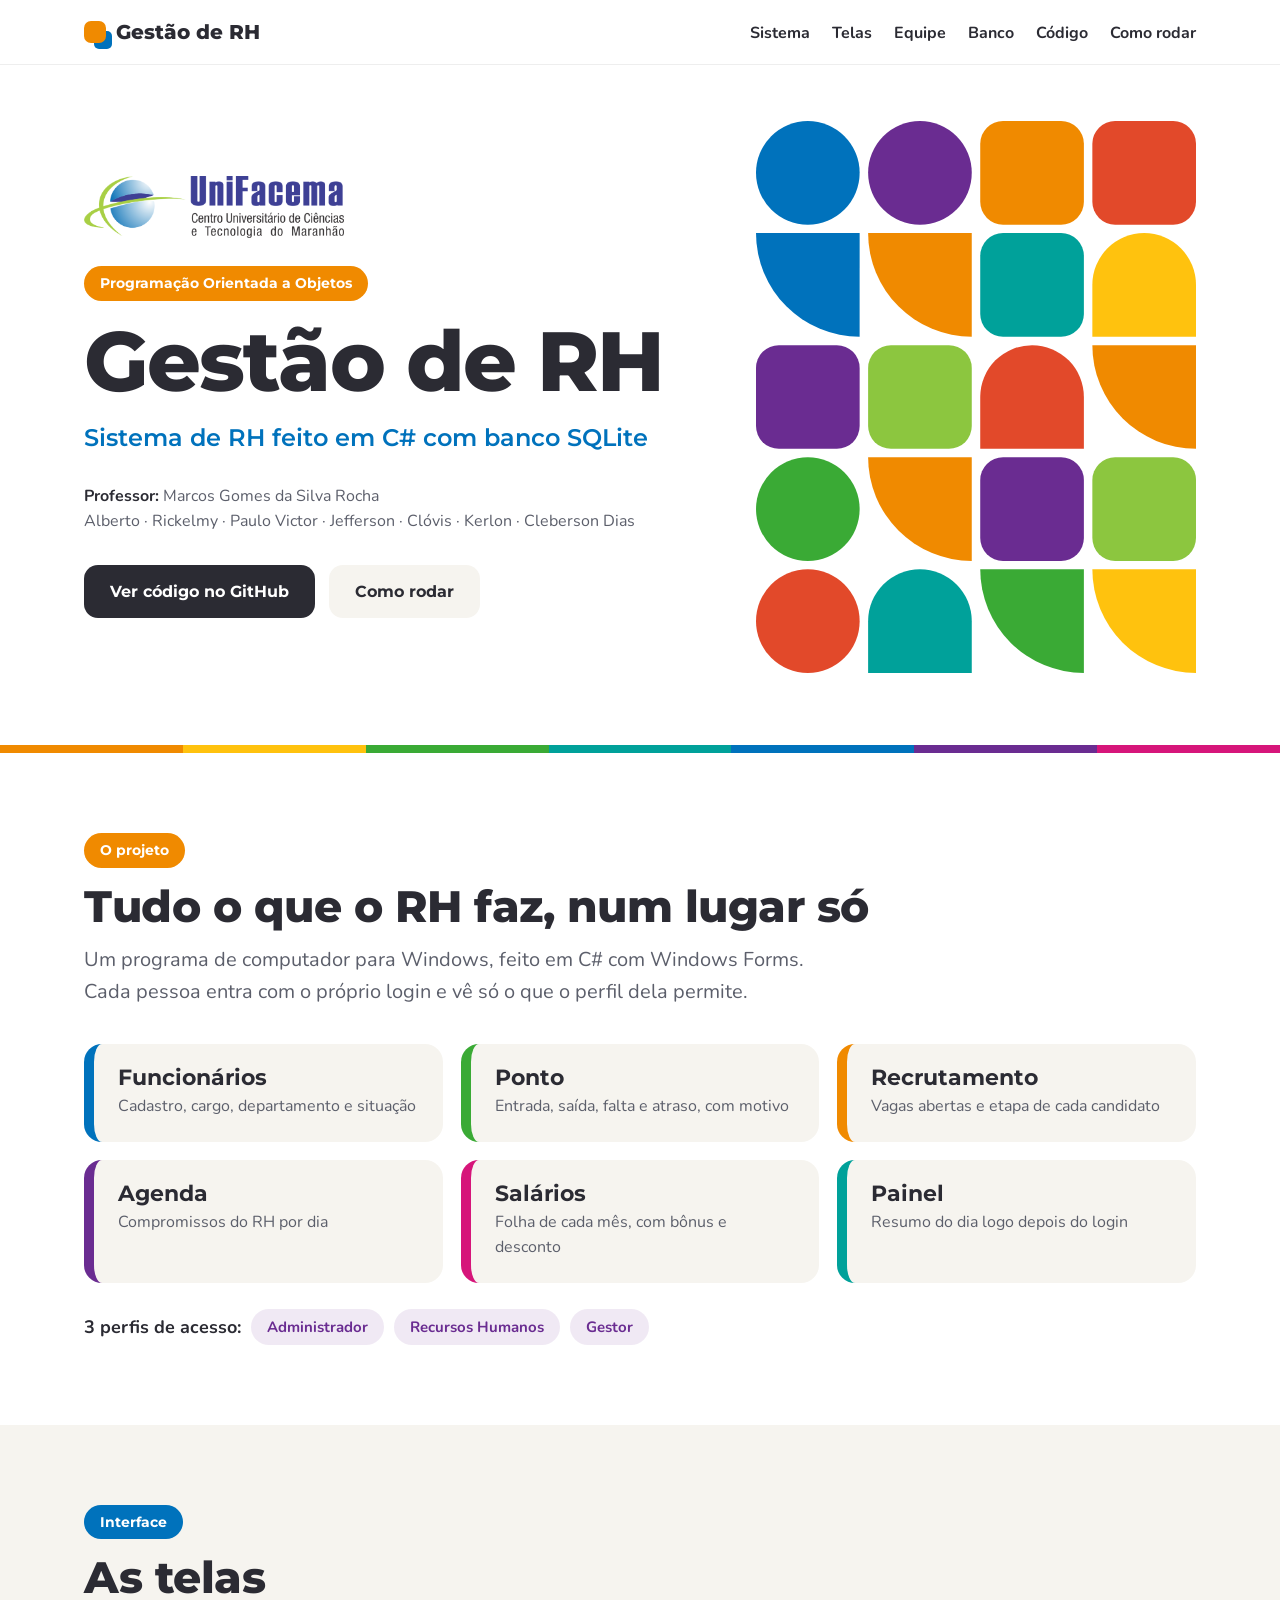
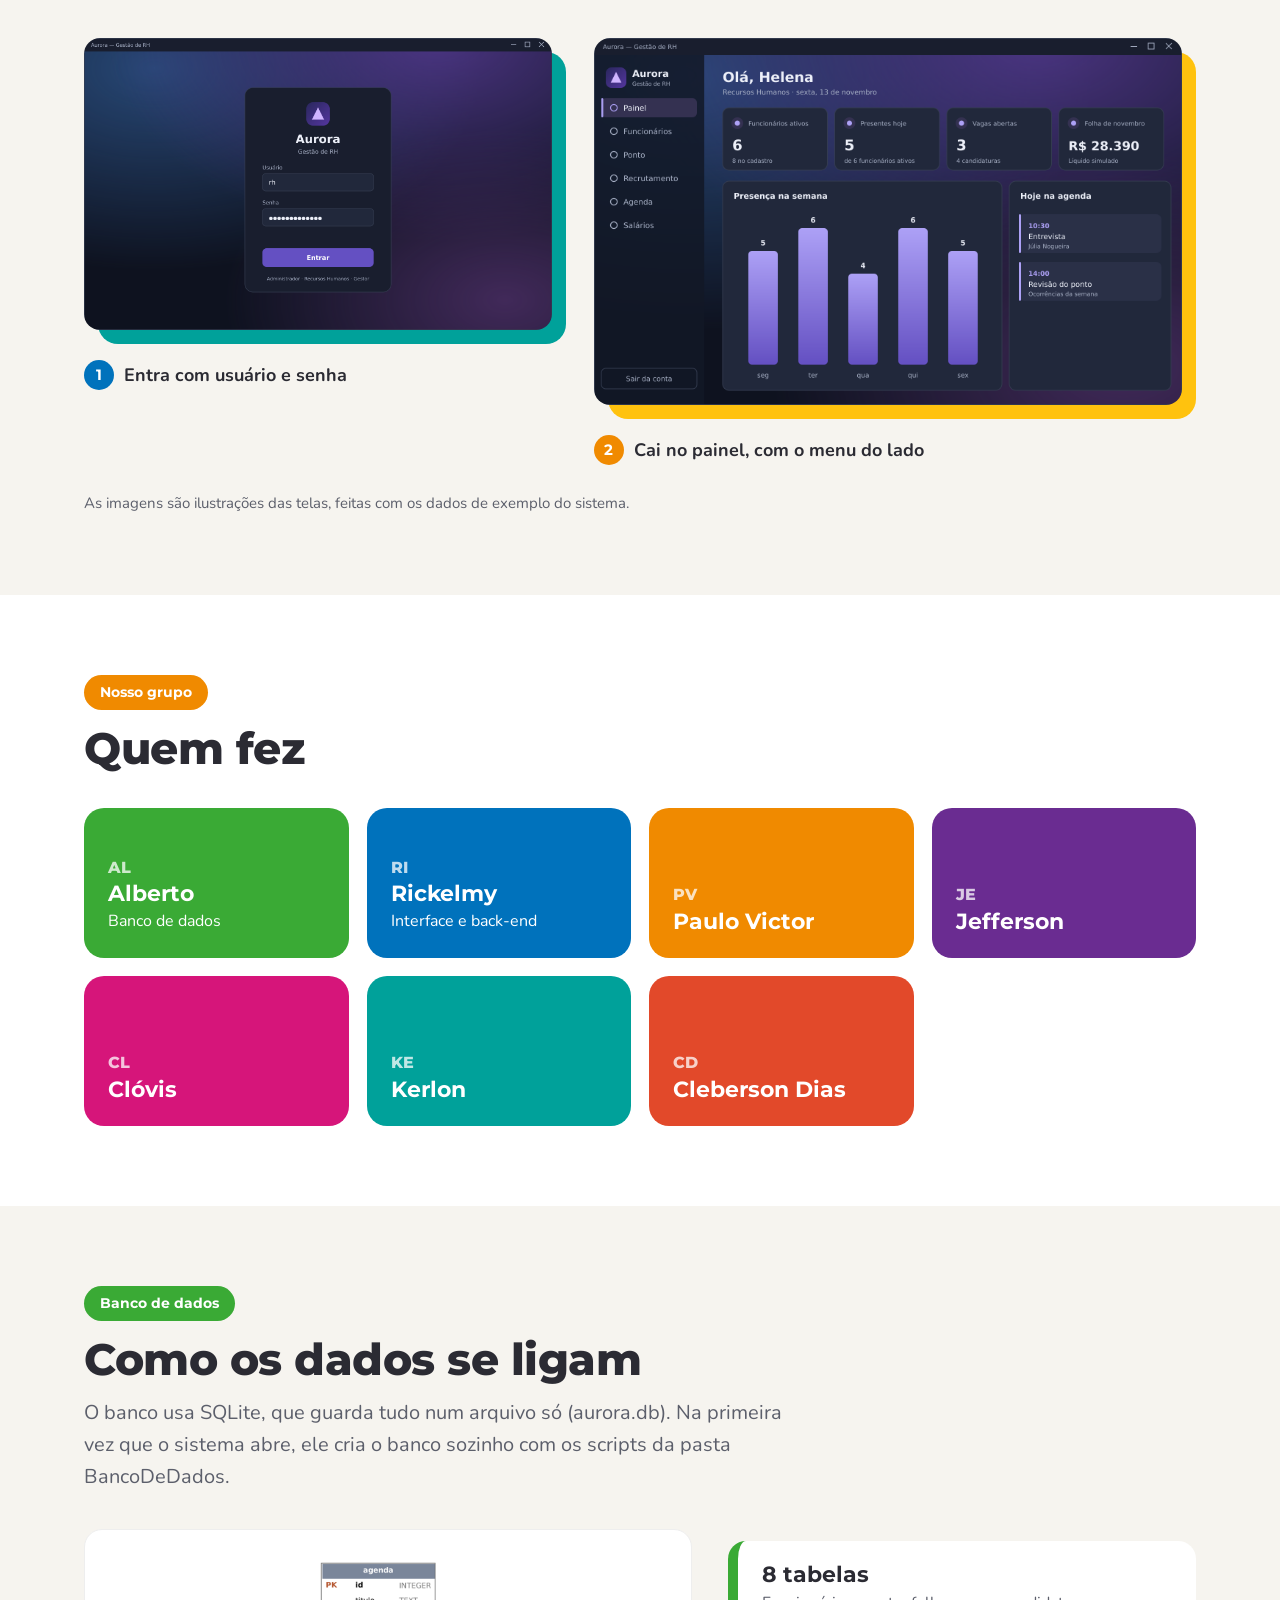
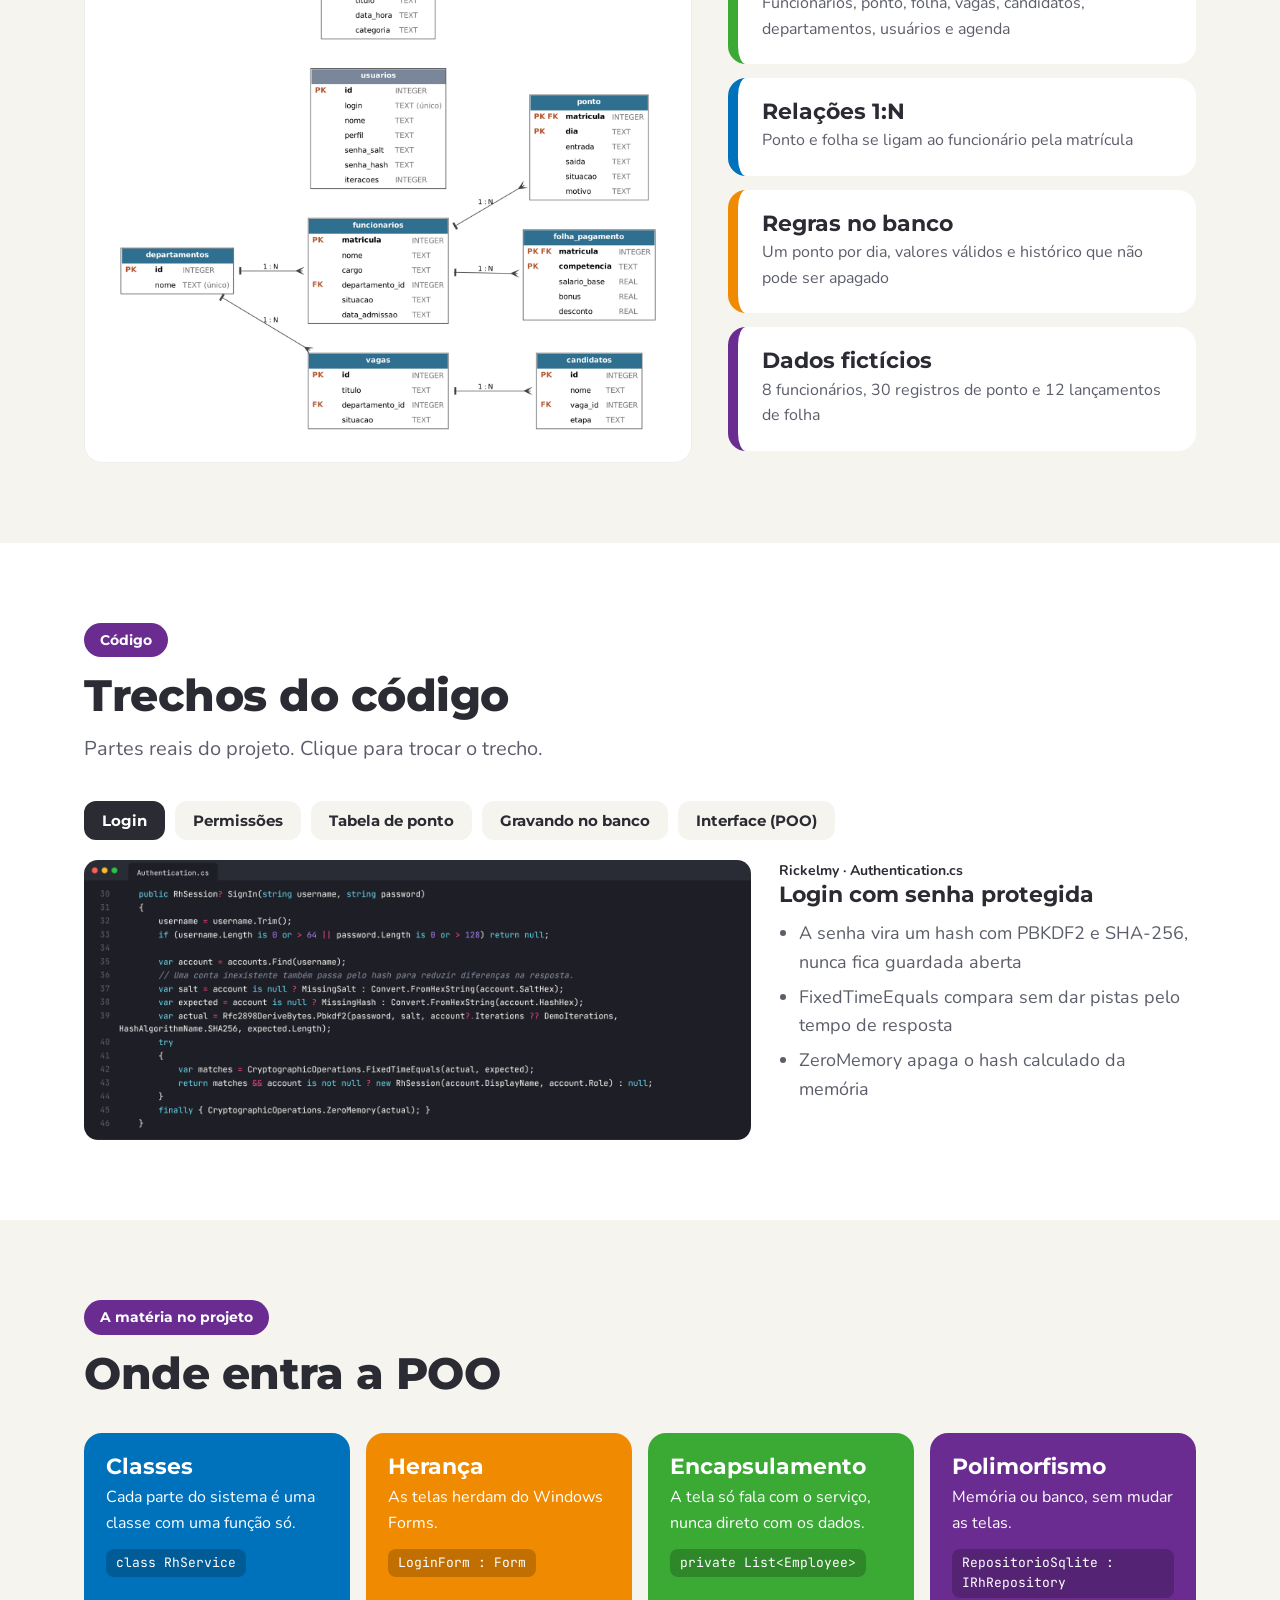
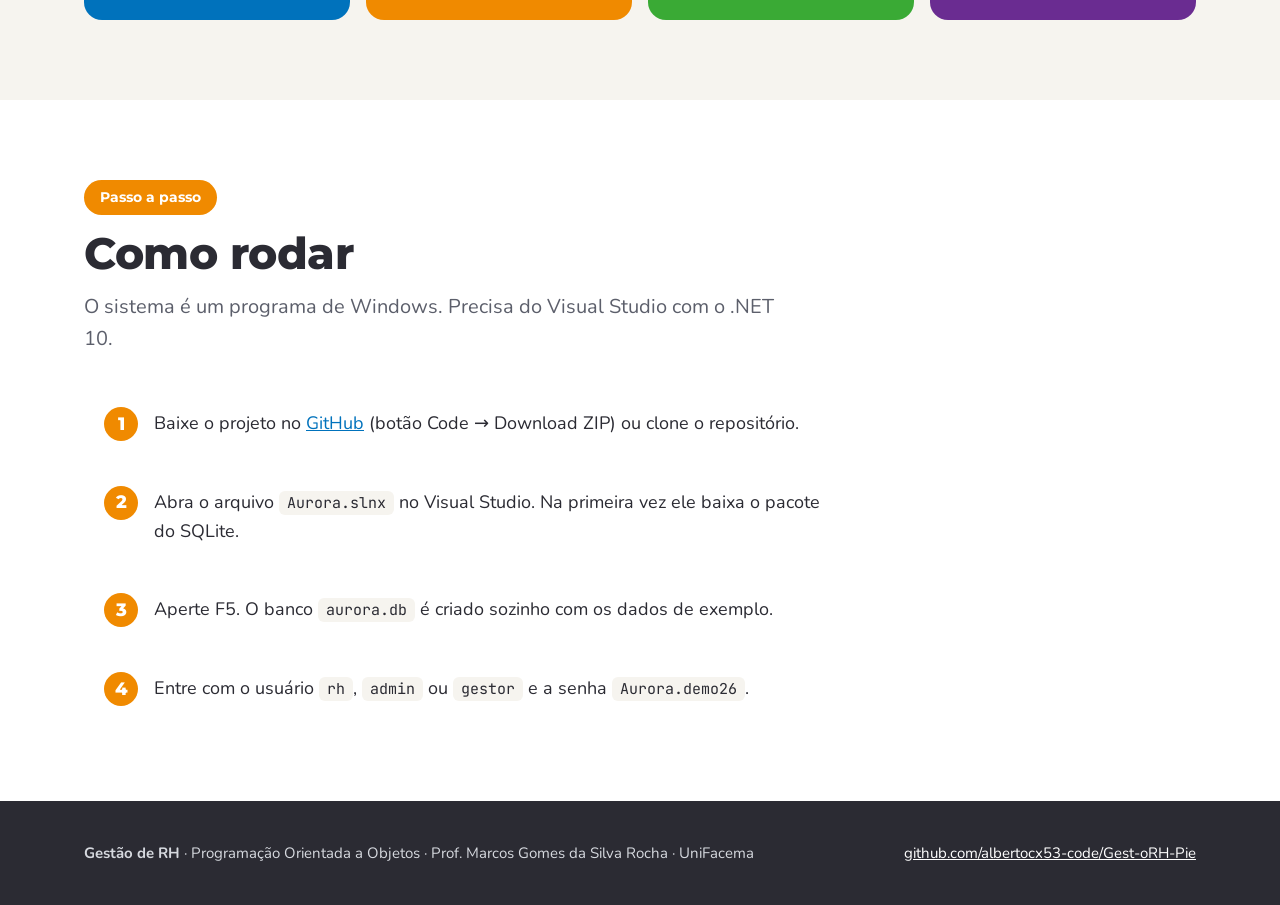
==== site/index.html @ 58172c25 "Adiciona site de apresentação do projeto (pasta site) Página estática com o resumo do sistema, telas" ====
<!DOCTYPE html>
<html lang="pt-BR">
<head>
<meta charset="utf-8">
<meta name="viewport" content="width=device-width, initial-scale=1">
<title>Gestão de RH · Projeto de POO</title>
<meta name="description" content="Sistema de Gestão de RH em C# com banco SQLite. Trabalho de Programação Orientada a Objetos da UniFacema.">
<link rel="preconnect" href="https://fonts.googleapis.com">
<link rel="preconnect" href="https://fonts.gstatic.com" crossorigin>
<link href="https://fonts.googleapis.com/css2?family=Montserrat:wght@600;700;800&family=Nunito:wght@400;600;700&family=JetBrains+Mono:wght@500;700&display=swap" rel="stylesheet">
<style>
:root{--ink:#2b2b33;--soft:#5c5f6b;--bg:#ffffff;--bgsoft:#f6f4ef;--orange:#f08a00;--yellow:#ffc20e;--green:#3aaa35;--teal:#00a19a;--blue:#0072bc;--purple:#6a2c91;--pink:#d6157a;--red:#e2492a;--dark:#24303b;}
*{box-sizing:border-box}
html{scroll-behavior:smooth}
body{margin:0;font-family:"Nunito",system-ui,sans-serif;color:var(--ink);background:var(--bg);font-size:18px;line-height:1.6}
h1,h2,h3{font-family:"Montserrat",system-ui,sans-serif;line-height:1.1;margin:0}
h2{font-size:clamp(30px,4vw,44px);font-weight:800;letter-spacing:-.5px}
h3{font-size:22px;font-weight:700}
p{margin:0}
a{color:var(--blue)}
img{max-width:100%;display:block}
.wrap{max-width:1160px;margin:0 auto;padding:0 24px}
.tab{display:inline-block;font-family:"Montserrat",sans-serif;font-weight:700;font-size:14px;color:#fff;padding:6px 16px;border-radius:999px;margin-bottom:14px}
.t-orange{background:var(--orange)}.t-blue{background:var(--blue)}.t-green{background:var(--green)}.t-purple{background:var(--purple)}.t-pink{background:var(--pink)}
section{padding:80px 0}
section.soft{background:var(--bgsoft)}
.lead{font-size:20px;color:var(--soft);max-width:720px;margin-top:14px}

/* topo */
nav{position:sticky;top:0;z-index:10;background:rgba(255,255,255,.94);backdrop-filter:blur(6px);border-bottom:1px solid #eee}
nav .wrap{display:flex;align-items:center;justify-content:space-between;height:64px;gap:16px}
nav .logo{font-family:"Montserrat",sans-serif;font-weight:800;font-size:20px;color:var(--ink);text-decoration:none;display:flex;align-items:center;gap:10px}
nav .logo span{display:inline-block;width:22px;height:22px;border-radius:7px;background:var(--orange);box-shadow:8px 8px 0 -2px var(--blue)}
nav ul{display:flex;gap:22px;list-style:none;margin:0;padding:0}
nav ul a{color:var(--ink);text-decoration:none;font-weight:700;font-size:16px}
nav ul a:hover{color:var(--orange)}
@media(max-width:820px){nav ul{display:none}}

.hero{padding:56px 0 72px}
.hero .wrap{display:grid;grid-template-columns:1.1fr .9fr;gap:48px;align-items:center}
.hero .uni{width:260px;margin-bottom:28px}
.hero h1{font-size:clamp(48px,7vw,84px);font-weight:800;letter-spacing:-2px}
.hero .sub{font-family:"Montserrat",sans-serif;font-weight:600;font-size:24px;color:var(--blue);margin-top:12px}
.hero .meta{margin-top:26px;color:var(--soft);font-size:16px}
.hero .meta b{color:var(--ink)}
.btns{display:flex;gap:14px;flex-wrap:wrap;margin-top:30px}
.btn{font-family:"Montserrat",sans-serif;font-weight:700;font-size:16px;padding:14px 26px;border-radius:14px;text-decoration:none;display:inline-flex;align-items:center;gap:8px}
.btn.main{background:var(--ink);color:#fff}
.btn.alt{background:var(--bgsoft);color:var(--ink)}
.btn:hover{transform:translateY(-2px)}
.mosaic{width:100%;max-width:440px;justify-self:end}
@media(max-width:820px){.hero .wrap{grid-template-columns:1fr}.mosaic{max-width:280px;justify-self:start}}

/* cards */
.grid3{display:grid;grid-template-columns:repeat(3,1fr);gap:18px;margin-top:36px}
.grid4{display:grid;grid-template-columns:repeat(4,1fr);gap:18px;margin-top:36px}
@media(max-width:900px){.grid3,.grid4{grid-template-columns:repeat(2,1fr)}}
@media(max-width:560px){.grid3,.grid4{grid-template-columns:1fr}}
.area{background:var(--bgsoft);border-radius:18px;padding:22px 24px;border-left:10px solid var(--blue)}
section.soft .area{background:#fff}
.area p{color:var(--soft);font-size:16px;margin-top:4px}
.l-orange{border-left-color:var(--orange)}.l-green{border-left-color:var(--green)}.l-teal{border-left-color:var(--teal)}.l-purple{border-left-color:var(--purple)}.l-pink{border-left-color:var(--pink)}
.perfis{display:flex;gap:10px;flex-wrap:wrap;align-items:center;margin-top:26px}
.chip{font-weight:700;font-size:15px;padding:6px 16px;border-radius:999px;background:rgba(106,44,145,.1);color:var(--purple)}

/* telas */
.telas{display:grid;grid-template-columns:1fr 1.25fr;gap:28px;margin-top:36px;align-items:start}
@media(max-width:820px){.telas{grid-template-columns:1fr}}
.frame{position:relative;margin-right:14px}
.frame img{border-radius:16px;position:relative;z-index:1}
.frame::before{content:"";position:absolute;inset:14px -14px -14px 14px;border-radius:20px}
.shot.a .frame::before{background:var(--teal)}.shot.b .frame::before{background:var(--yellow)}
.shot figcaption{margin-top:30px;font-weight:700;display:flex;gap:10px;align-items:center}
.num{width:30px;height:30px;border-radius:50%;color:#fff;display:inline-flex;align-items:center;justify-content:center;font-family:"Montserrat",sans-serif;font-size:15px;flex:none}
.obs{margin-top:26px;font-size:15px;color:var(--soft)}

/* equipe */
.mb{border-radius:20px;padding:24px;color:#fff;min-height:150px;display:flex;flex-direction:column;justify-content:flex-end;gap:2px}
.mb .ini{font-family:"Montserrat",sans-serif;font-weight:800;opacity:.75;font-size:16px}
.mb h3{font-size:22px}
.mb p{font-size:16px}
.b-orange{background:var(--orange)}.b-green{background:var(--green)}.b-blue{background:var(--blue)}.b-purple{background:var(--purple)}.b-pink{background:var(--pink)}.b-teal{background:var(--teal)}.b-red{background:var(--red)}

/* banco */
.duo{display:grid;grid-template-columns:1.3fr 1fr;gap:36px;margin-top:36px;align-items:center}
@media(max-width:900px){.duo{grid-template-columns:1fr}}
.diag{background:#fff;border-radius:18px;padding:16px;border:1px solid #eee}
.lista{display:flex;flex-direction:column;gap:14px}
.lista .area{background:#fff}

/* código */
.tabs{display:flex;gap:10px;flex-wrap:wrap;margin-top:36px}
.tabs button{font-family:"Montserrat",sans-serif;font-weight:700;font-size:15px;border:0;border-radius:12px;padding:10px 18px;background:var(--bgsoft);color:var(--ink);cursor:pointer}
.tabs button.on{background:var(--ink);color:#fff}
.code-box{margin-top:20px;display:grid;grid-template-columns:1.6fr 1fr;gap:28px;align-items:start}
@media(max-width:900px){.code-box{grid-template-columns:1fr}}
.code-box img{border-radius:14px;width:100%}
.code-info h3{margin-bottom:8px}
.code-info ul{margin:12px 0 0;padding-left:20px;color:var(--soft)}
.code-info li{margin-bottom:6px}
.who{font-weight:700;font-size:14px}

/* poo */
.poo{display:grid;grid-template-columns:repeat(4,1fr);gap:16px;margin-top:36px}
@media(max-width:900px){.poo{grid-template-columns:repeat(2,1fr)}}
@media(max-width:560px){.poo{grid-template-columns:1fr}}
.qc{border-radius:18px;padding:22px;color:#fff}
.qc p{margin-top:6px;font-size:16px}
.qc code{display:inline-block;margin-top:12px;font-family:"JetBrains Mono",monospace;font-size:13px;background:rgba(0,0,0,.2);padding:4px 10px;border-radius:8px}

/* rodar */
ol.passos{counter-reset:p;list-style:none;padding:0;margin:36px 0 0;display:grid;gap:14px;max-width:760px}
ol.passos li{counter-increment:p;background:#fff;border-radius:16px;padding:18px 22px 18px 70px;position:relative}
ol.passos li::before{content:counter(p);position:absolute;left:20px;top:16px;width:34px;height:34px;border-radius:50%;background:var(--orange);color:#fff;font-family:"Montserrat",sans-serif;font-weight:800;display:flex;align-items:center;justify-content:center}
code.inline{font-family:"JetBrains Mono",monospace;font-size:15px;background:var(--bgsoft);padding:2px 8px;border-radius:6px}
ol.passos code.inline{background:var(--bgsoft)}

footer{background:var(--ink);color:#d6d9df;padding:40px 0;font-size:15px}
footer .wrap{display:flex;justify-content:space-between;gap:20px;flex-wrap:wrap;align-items:center}
footer a{color:#fff}
.bar{display:flex;height:8px}
.bar span{flex:1}
</style>
</head>
<body>

<nav>
  <div class="wrap">
    <a class="logo" href="#topo"><span></span>Gestão de RH</a>
    <ul>
      <li><a href="#sistema">Sistema</a></li>
      <li><a href="#telas">Telas</a></li>
      <li><a href="#equipe">Equipe</a></li>
      <li><a href="#banco">Banco</a></li>
      <li><a href="#codigo">Código</a></li>
      <li><a href="#rodar">Como rodar</a></li>
    </ul>
  </div>
</nav>

<header class="hero" id="topo">
  <div class="wrap">
    <div>
      <img class="uni" src="img/unifacema.png" alt="UniFacema, Centro Universitário de Ciências e Tecnologia do Maranhão">
      <span class="tab t-orange">Programação Orientada a Objetos</span>
      <h1>Gestão de RH</h1>
      <p class="sub">Sistema de RH feito em C# com banco SQLite</p>
      <p class="meta"><b>Professor:</b> Marcos Gomes da Silva Rocha<br>Alberto · Rickelmy · Paulo Victor · Jefferson · Clóvis · Kerlon · Cleberson Dias</p>
      <div class="btns">
        <a class="btn main" href="https://github.com/albertocx53-code/Gest-oRH-Pie" target="_blank" rel="noopener">Ver código no GitHub</a>
        <a class="btn alt" href="#rodar">Como rodar</a>
      </div>
    </div>
    <img class="mosaic" src="img/mosaico.svg" alt="">
  </div>
</header>
<div class="bar"><span style="background:var(--orange)"></span><span style="background:var(--yellow)"></span><span style="background:var(--green)"></span><span style="background:var(--teal)"></span><span style="background:var(--blue)"></span><span style="background:var(--purple)"></span><span style="background:var(--pink)"></span></div>

<section id="sistema">
  <div class="wrap">
    <span class="tab t-orange">O projeto</span>
    <h2>Tudo o que o RH faz, num lugar só</h2>
    <p class="lead">Um programa de computador para Windows, feito em C# com Windows Forms. Cada pessoa entra com o próprio login e vê só o que o perfil dela permite.</p>
    <div class="grid3">
      <div class="area"><h3>Funcionários</h3><p>Cadastro, cargo, departamento e situação</p></div>
      <div class="area l-green"><h3>Ponto</h3><p>Entrada, saída, falta e atraso, com motivo</p></div>
      <div class="area l-orange"><h3>Recrutamento</h3><p>Vagas abertas e etapa de cada candidato</p></div>
      <div class="area l-purple"><h3>Agenda</h3><p>Compromissos do RH por dia</p></div>
      <div class="area l-pink"><h3>Salários</h3><p>Folha de cada mês, com bônus e desconto</p></div>
      <div class="area l-teal"><h3>Painel</h3><p>Resumo do dia logo depois do login</p></div>
    </div>
    <div class="perfis"><b>3 perfis de acesso:</b><span class="chip">Administrador</span><span class="chip">Recursos Humanos</span><span class="chip">Gestor</span></div>
  </div>
</section>

<section id="telas" class="soft">
  <div class="wrap">
    <span class="tab t-blue">Interface</span>
    <h2>As telas</h2>
    <div class="telas">
      <figure class="shot a" style="margin:0">
        <div class="frame"><img src="img/tela_login.png" alt="Ilustração da tela de login"></div>
        <figcaption><span class="num" style="background:var(--blue)">1</span>Entra com usuário e senha</figcaption>
      </figure>
      <figure class="shot b" style="margin:0">
        <div class="frame"><img src="img/tela_painel.png" alt="Ilustração do painel com resumo do dia"></div>
        <figcaption><span class="num" style="background:var(--orange)">2</span>Cai no painel, com o menu do lado</figcaption>
      </figure>
    </div>
    <p class="obs">As imagens são ilustrações das telas, feitas com os dados de exemplo do sistema.</p>
  </div>
</section>

<section id="equipe">
  <div class="wrap">
    <span class="tab t-orange">Nosso grupo</span>
    <h2>Quem fez</h2>
    <div class="grid4">
      <div class="mb b-green"><span class="ini">AL</span><h3>Alberto</h3><p>Banco de dados</p></div>
      <div class="mb b-blue"><span class="ini">RI</span><h3>Rickelmy</h3><p>Interface e back-end</p></div>
      <div class="mb b-orange"><span class="ini">PV</span><h3>Paulo Victor</h3></div>
      <div class="mb b-purple"><span class="ini">JE</span><h3>Jefferson</h3></div>
      <div class="mb b-pink"><span class="ini">CL</span><h3>Clóvis</h3></div>
      <div class="mb b-teal"><span class="ini">KE</span><h3>Kerlon</h3></div>
      <div class="mb b-red"><span class="ini">CD</span><h3>Cleberson Dias</h3></div>
    </div>
  </div>
</section>

<section id="banco" class="soft">
  <div class="wrap">
    <span class="tab t-green">Banco de dados</span>
    <h2>Como os dados se ligam</h2>
    <p class="lead">O banco usa SQLite, que guarda tudo num arquivo só (aurora.db). Na primeira vez que o sistema abre, ele cria o banco sozinho com os scripts da pasta BancoDeDados.</p>
    <div class="duo">
      <div class="diag"><img src="img/diagrama_ER.png" alt="Diagrama das 8 tabelas do banco e seus relacionamentos"></div>
      <div class="lista">
        <div class="area l-green"><h3>8 tabelas</h3><p>Funcionários, ponto, folha, vagas, candidatos, departamentos, usuários e agenda</p></div>
        <div class="area"><h3>Relações 1:N</h3><p>Ponto e folha se ligam ao funcionário pela matrícula</p></div>
        <div class="area l-orange"><h3>Regras no banco</h3><p>Um ponto por dia, valores válidos e histórico que não pode ser apagado</p></div>
        <div class="area l-purple"><h3>Dados fictícios</h3><p>8 funcionários, 30 registros de ponto e 12 lançamentos de folha</p></div>
      </div>
    </div>
  </div>
</section>

<section id="codigo">
  <div class="wrap">
    <span class="tab t-purple">Código</span>
    <h2>Trechos do código</h2>
    <p class="lead">Partes reais do projeto. Clique para trocar o trecho.</p>
    <div class="tabs" role="tablist">
      <button class="on" data-i="0">Login</button>
      <button data-i="1">Permissões</button>
      <button data-i="2">Tabela de ponto</button>
      <button data-i="3">Gravando no banco</button>
      <button data-i="4">Interface (POO)</button>
    </div>
    <div class="code-box">
      <img id="code-img" src="img/code_login.png" alt="Código do método SignIn">
      <div class="code-info" id="code-info"></div>
    </div>
  </div>
</section>

<section class="soft">
  <div class="wrap">
    <span class="tab t-purple">A matéria no projeto</span>
    <h2>Onde entra a POO</h2>
    <div class="poo">
      <div class="qc b-blue"><h3>Classes</h3><p>Cada parte do sistema é uma classe com uma função só.</p><code>class RhService</code></div>
      <div class="qc b-orange"><h3>Herança</h3><p>As telas herdam do Windows Forms.</p><code>LoginForm : Form</code></div>
      <div class="qc b-green"><h3>Encapsulamento</h3><p>A tela só fala com o serviço, nunca direto com os dados.</p><code>private List&lt;Employee&gt;</code></div>
      <div class="qc b-purple"><h3>Polimorfismo</h3><p>Memória ou banco, sem mudar as telas.</p><code>RepositorioSqlite : IRhRepository</code></div>
    </div>
  </div>
</section>

<section id="rodar">
  <div class="wrap">
    <span class="tab t-orange">Passo a passo</span>
    <h2>Como rodar</h2>
    <p class="lead">O sistema é um programa de Windows. Precisa do Visual Studio com o .NET 10.</p>
    <ol class="passos">
      <li>Baixe o projeto no <a href="https://github.com/albertocx53-code/Gest-oRH-Pie" target="_blank" rel="noopener">GitHub</a> (botão Code → Download ZIP) ou clone o repositório.</li>
      <li>Abra o arquivo <code class="inline">Aurora.slnx</code> no Visual Studio. Na primeira vez ele baixa o pacote do SQLite.</li>
      <li>Aperte F5. O banco <code class="inline">aurora.db</code> é criado sozinho com os dados de exemplo.</li>
      <li>Entre com o usuário <code class="inline">rh</code>, <code class="inline">admin</code> ou <code class="inline">gestor</code> e a senha <code class="inline">Aurora.demo26</code>.</li>
    </ol>
  </div>
</section>

<footer>
  <div class="wrap">
    <p><b>Gestão de RH</b> · Programação Orientada a Objetos · Prof. Marcos Gomes da Silva Rocha · UniFacema</p>
    <p><a href="https://github.com/albertocx53-code/Gest-oRH-Pie" target="_blank" rel="noopener">github.com/albertocx53-code/Gest-oRH-Pie</a></p>
  </div>
</footer>

<script>
const trechos = [
  {img:"img/code_login.png", alt:"Código do método SignIn em Authentication.cs", t:"Login com senha protegida", w:"Rickelmy · Authentication.cs",
   l:["A senha vira um hash com PBKDF2 e SHA-256, nunca fica guardada aberta","FixedTimeEquals compara sem dar pistas pelo tempo de resposta","ZeroMemory apaga o hash calculado da memória"]},
  {img:"img/code_permissoes.png", alt:"Código de permissões em RhService.cs", t:"Regras e permissões", w:"Rickelmy · RhService.cs",
   l:["Só Administrador e RH podem editar e ver salários","Cada regra é conferida com Require antes de gravar","Quem tem ponto ou folha não pode ser apagado"]},
  {img:"img/code_tabela_ponto.png", alt:"Código SQL da tabela ponto", t:"A tabela de ponto", w:"Alberto · 01_criar_tabelas.sql",
   l:["Chave dupla (matrícula + dia): um ponto por pessoa por dia","CHECK só aceita Presença, Atraso ou Falta","ON DELETE RESTRICT protege o histórico"]},
  {img:"img/code_repositorio.png", alt:"Código C# que grava o ponto no banco", t:"Gravando no banco", w:"Alberto · RepositorioSqlite.cs",
   l:["Valores vão por parâmetro, o que protege contra SQL Injection","Entrada e saída vazias viram NULL na falta","Se o banco recusar, aparece uma mensagem clara na tela"]},
  {img:"img/code_interface.png", alt:"Código da interface IRhRepository", t:"Interface IRhRepository", w:"Equipe · IRhRepository.cs",
   l:["Define o que o repositório precisa fazer","DemoRh guarda na memória, RepositorioSqlite guarda no banco","As telas funcionam com qualquer um dos dois"]}
];
const img = document.getElementById("code-img"), info = document.getElementById("code-info");
function mostrar(i){
  const c = trechos[i];
  img.src = c.img; img.alt = c.alt;
  info.innerHTML = `<p class="who">${c.w}</p><h3>${c.t}</h3><ul>${c.l.map(x=>`<li>${x}</li>`).join("")}</ul>`;
  document.querySelectorAll(".tabs button").forEach(b => b.classList.toggle("on", b.dataset.i == i));
}
document.querySelectorAll(".tabs button").forEach(b => b.addEventListener("click", () => mostrar(+b.dataset.i)));
mostrar(0);
</script>
</body>
</html>
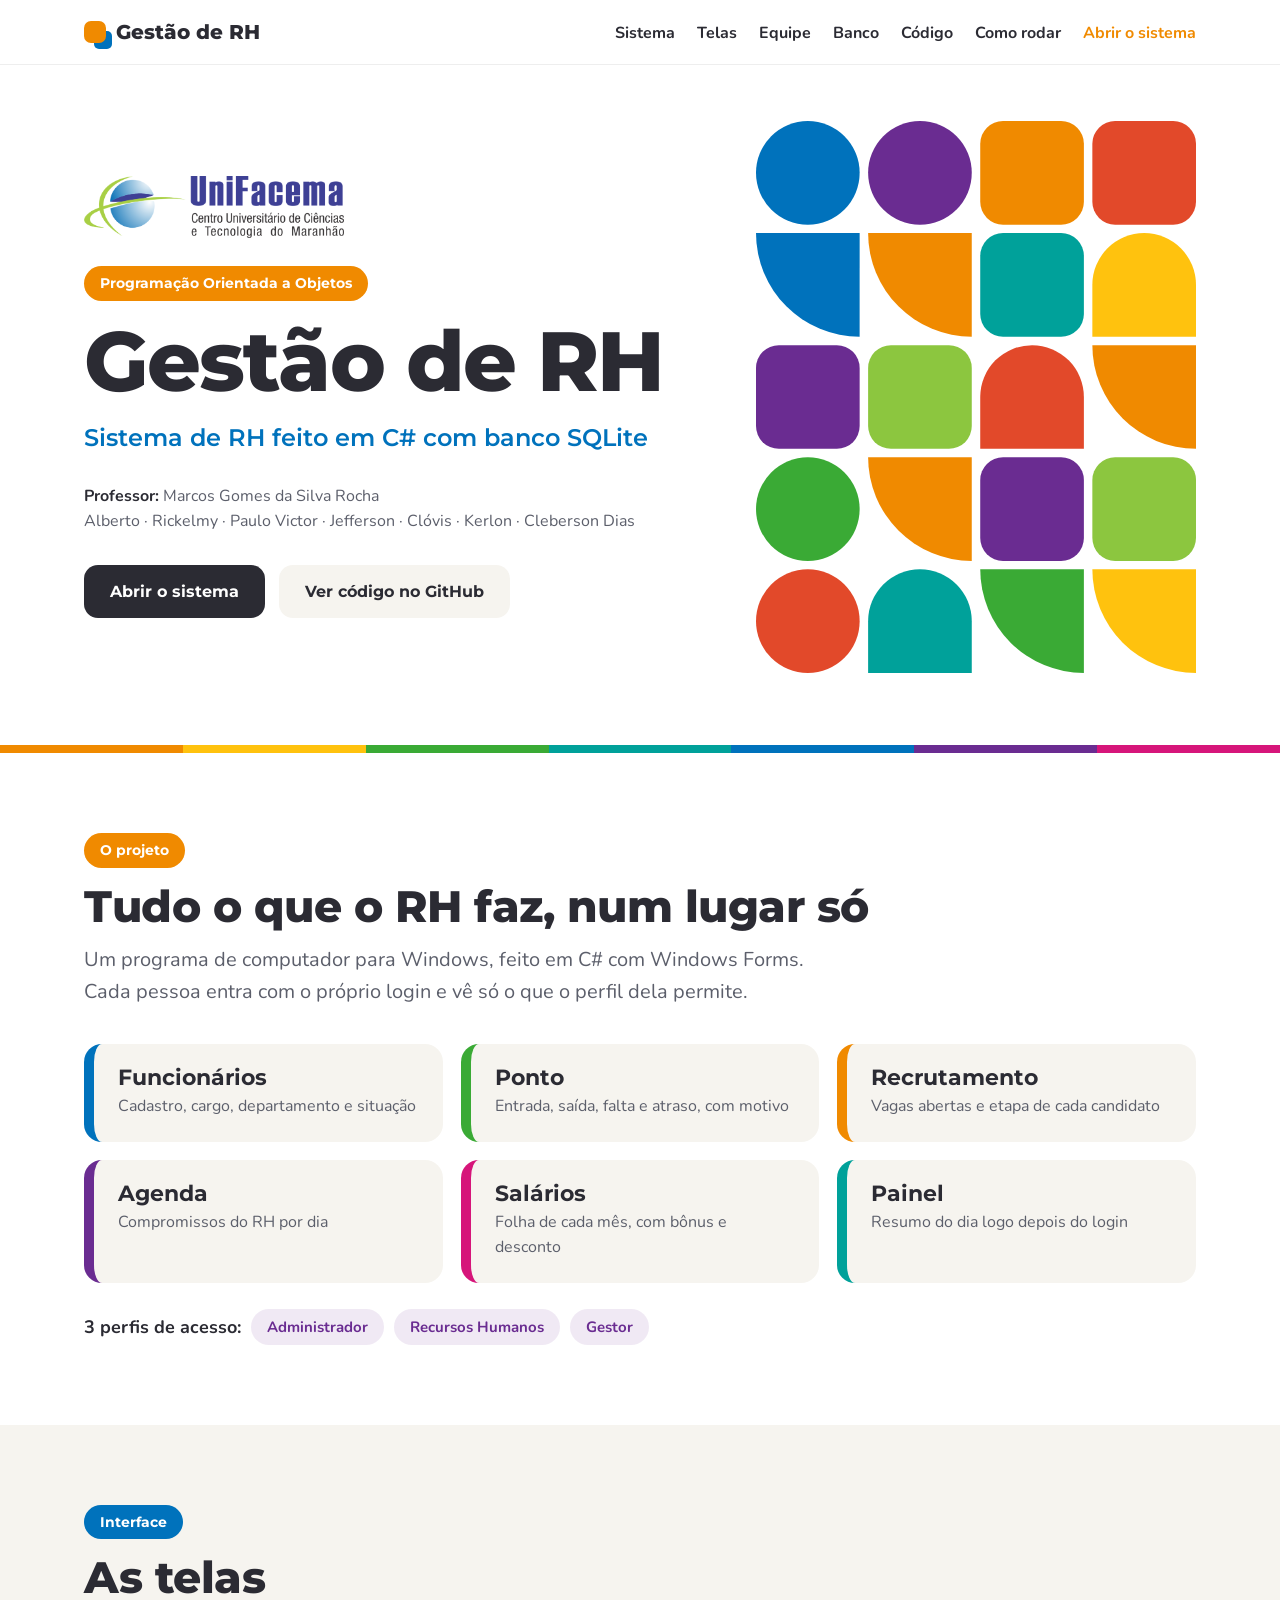
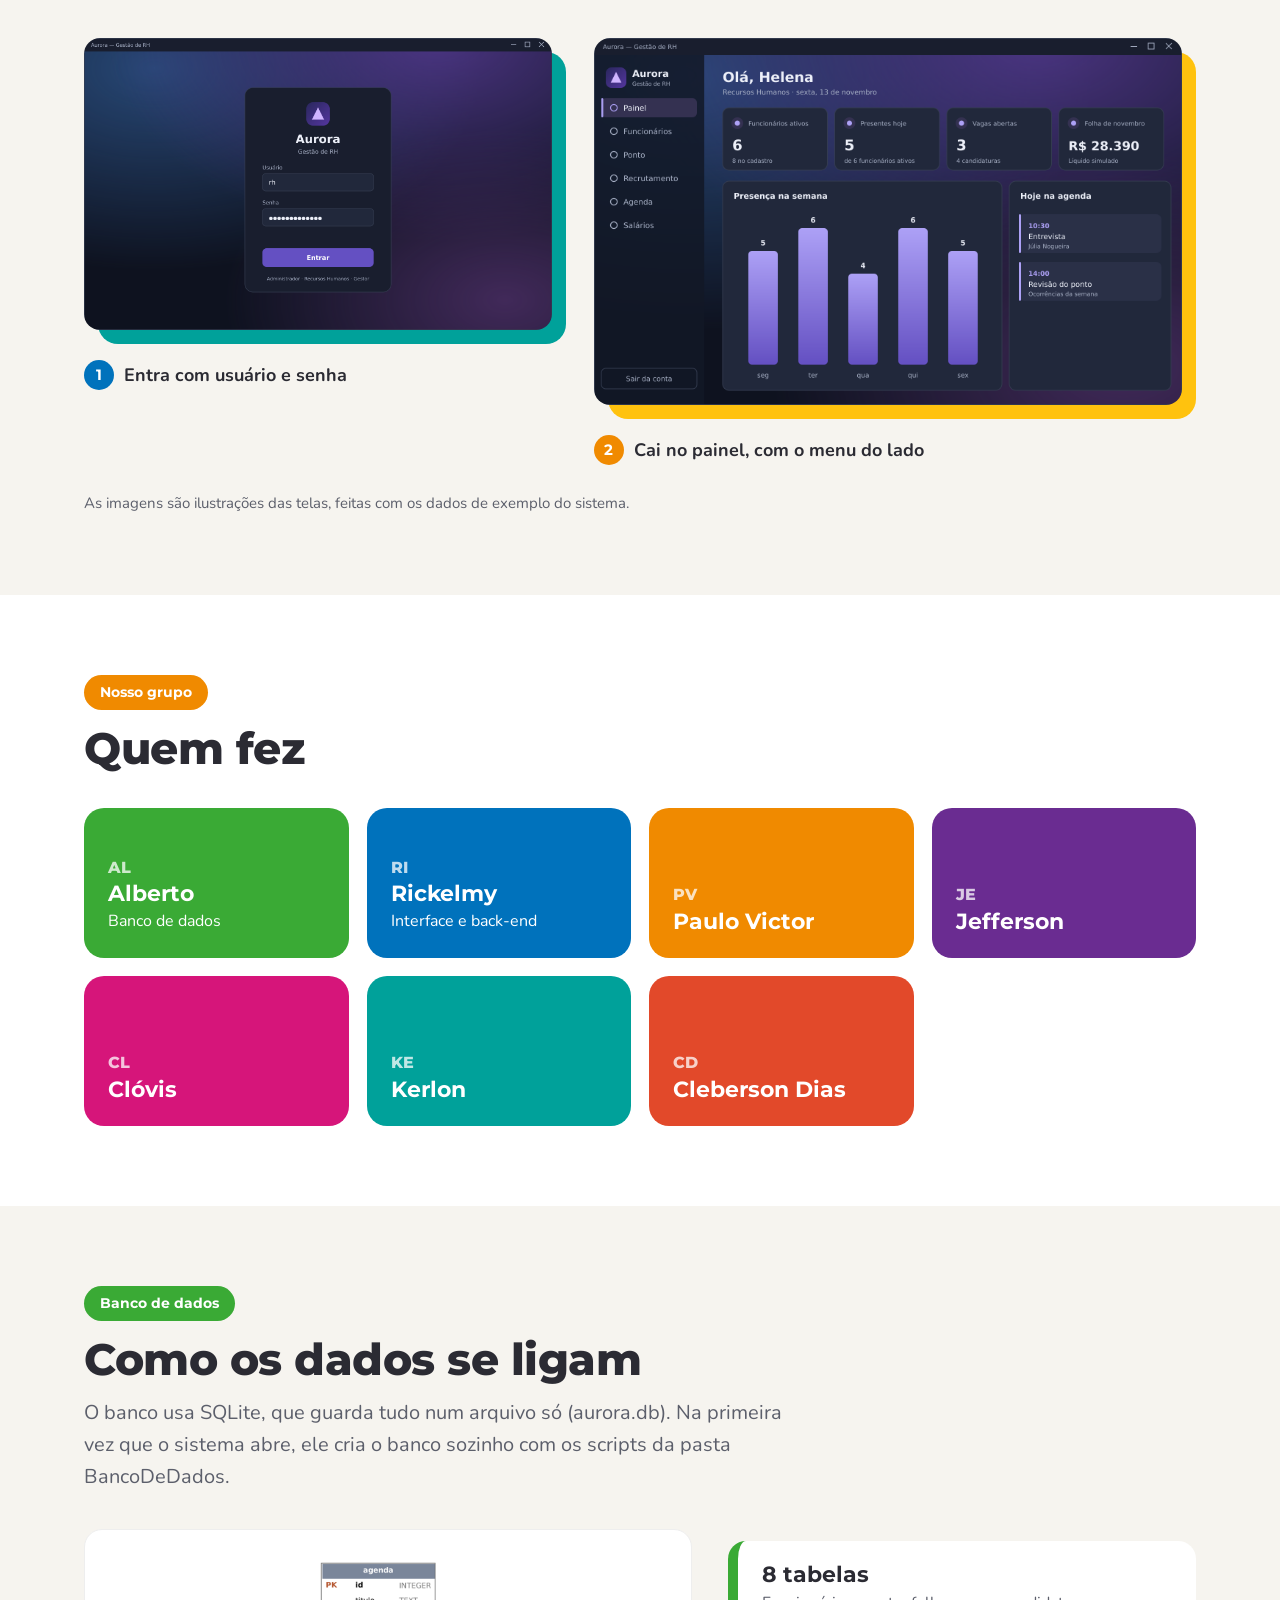
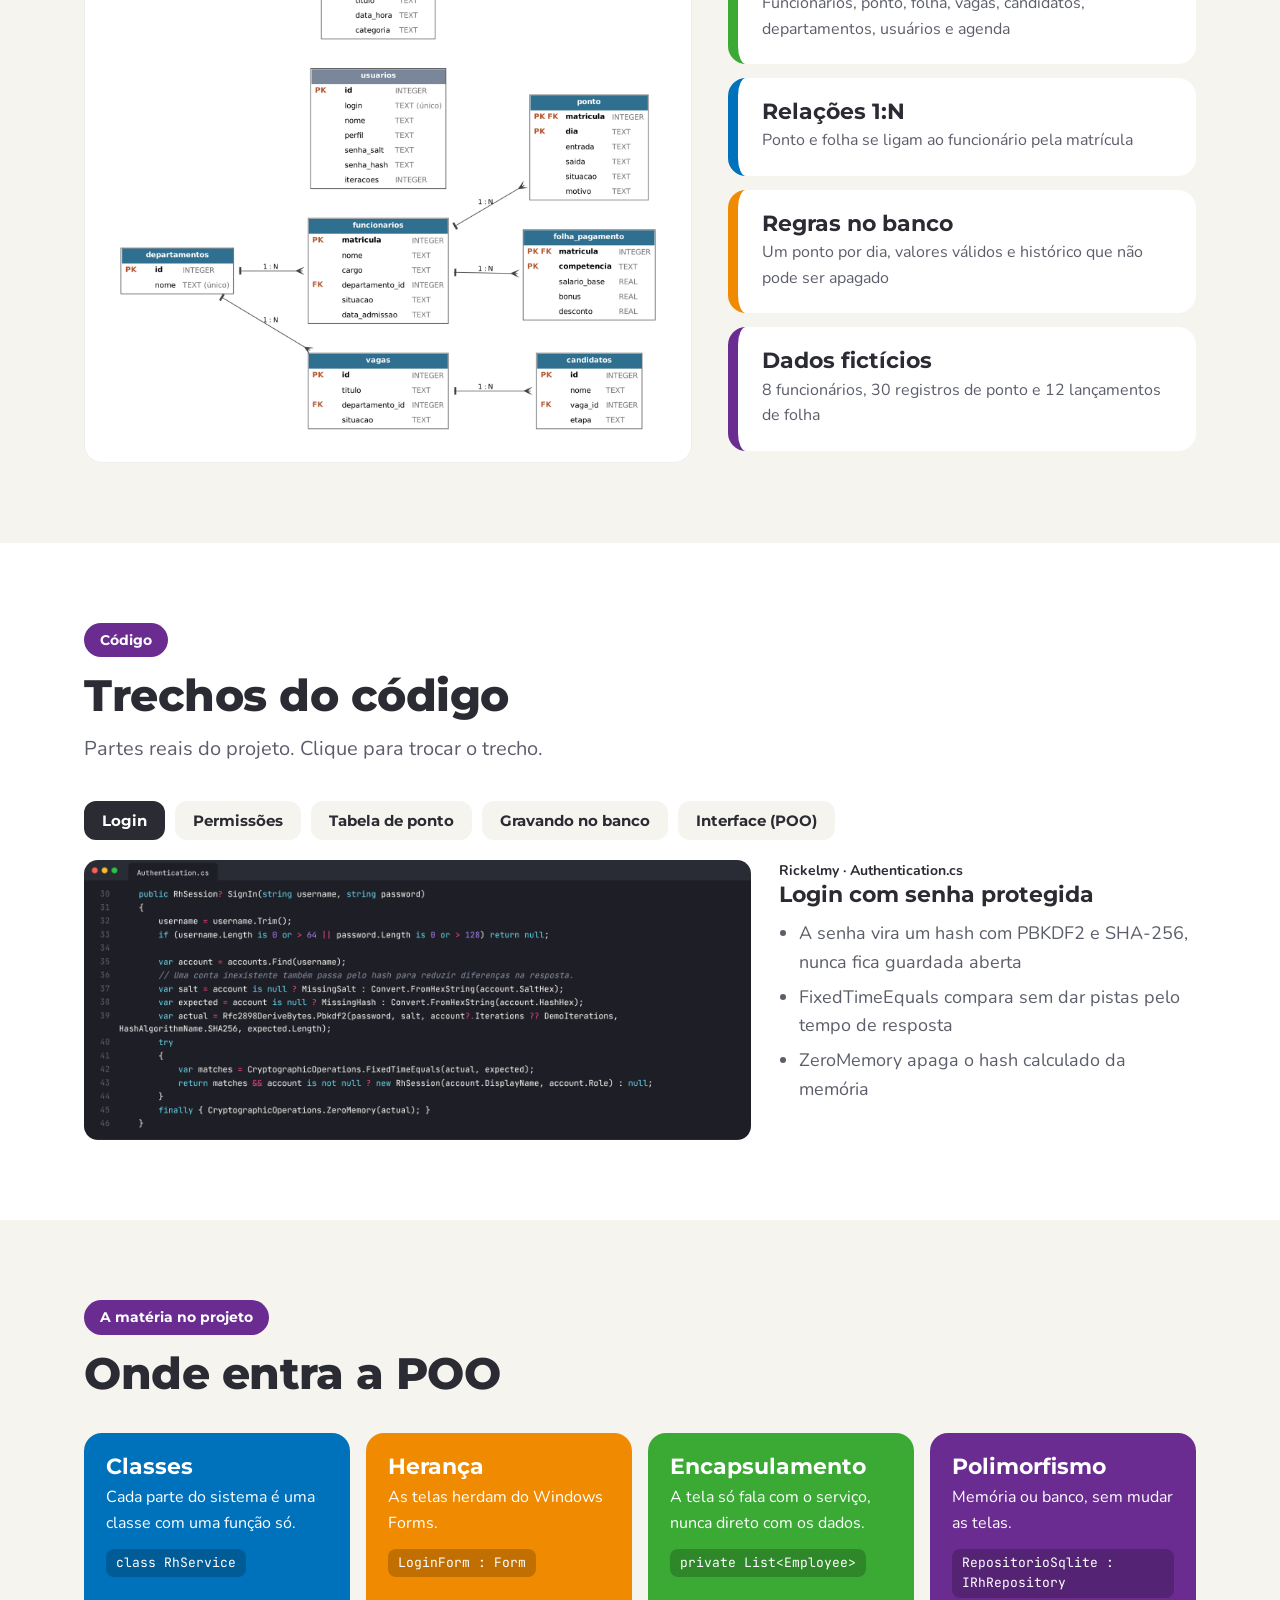
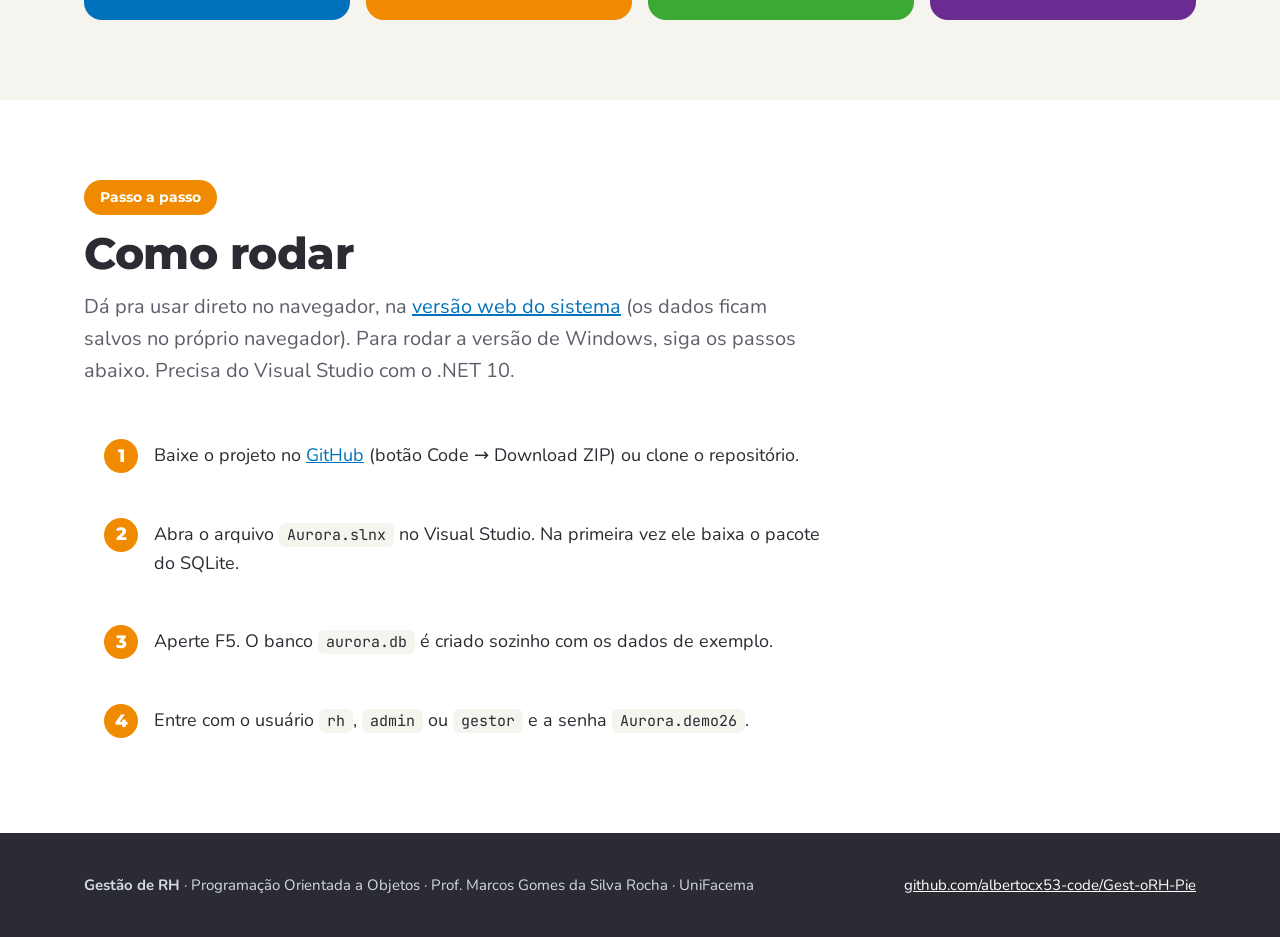
==== commit 3f624265: "Adiciona versão web do sistema (site/sistema) Login, painel, funcionários, ponto, recrutamento, agen" ====
--- a/site/index.html
+++ b/site/index.html
@@ -134,6 +134,7 @@
       <li><a href="#banco">Banco</a></li>
       <li><a href="#codigo">Código</a></li>
       <li><a href="#rodar">Como rodar</a></li>
+      <li><a href="sistema/" style="color:var(--orange)">Abrir o sistema</a></li>
     </ul>
   </div>
 </nav>
@@ -147,8 +148,8 @@
       <p class="sub">Sistema de RH feito em C# com banco SQLite</p>
       <p class="meta"><b>Professor:</b> Marcos Gomes da Silva Rocha<br>Alberto · Rickelmy · Paulo Victor · Jefferson · Clóvis · Kerlon · Cleberson Dias</p>
       <div class="btns">
-        <a class="btn main" href="https://github.com/albertocx53-code/Gest-oRH-Pie" target="_blank" rel="noopener">Ver código no GitHub</a>
-        <a class="btn alt" href="#rodar">Como rodar</a>
+        <a class="btn main" href="sistema/">Abrir o sistema</a>
+        <a class="btn alt" href="https://github.com/albertocx53-code/Gest-oRH-Pie" target="_blank" rel="noopener">Ver código no GitHub</a>
       </div>
     </div>
     <img class="mosaic" src="img/mosaico.svg" alt="">
@@ -260,7 +261,7 @@
   <div class="wrap">
     <span class="tab t-orange">Passo a passo</span>
     <h2>Como rodar</h2>
-    <p class="lead">O sistema é um programa de Windows. Precisa do Visual Studio com o .NET 10.</p>
+    <p class="lead">Dá pra usar direto no navegador, na <a href="sistema/">versão web do sistema</a> (os dados ficam salvos no próprio navegador). Para rodar a versão de Windows, siga os passos abaixo. Precisa do Visual Studio com o .NET 10.</p>
     <ol class="passos">
       <li>Baixe o projeto no <a href="https://github.com/albertocx53-code/Gest-oRH-Pie" target="_blank" rel="noopener">GitHub</a> (botão Code → Download ZIP) ou clone o repositório.</li>
       <li>Abra o arquivo <code class="inline">Aurora.slnx</code> no Visual Studio. Na primeira vez ele baixa o pacote do SQLite.</li>
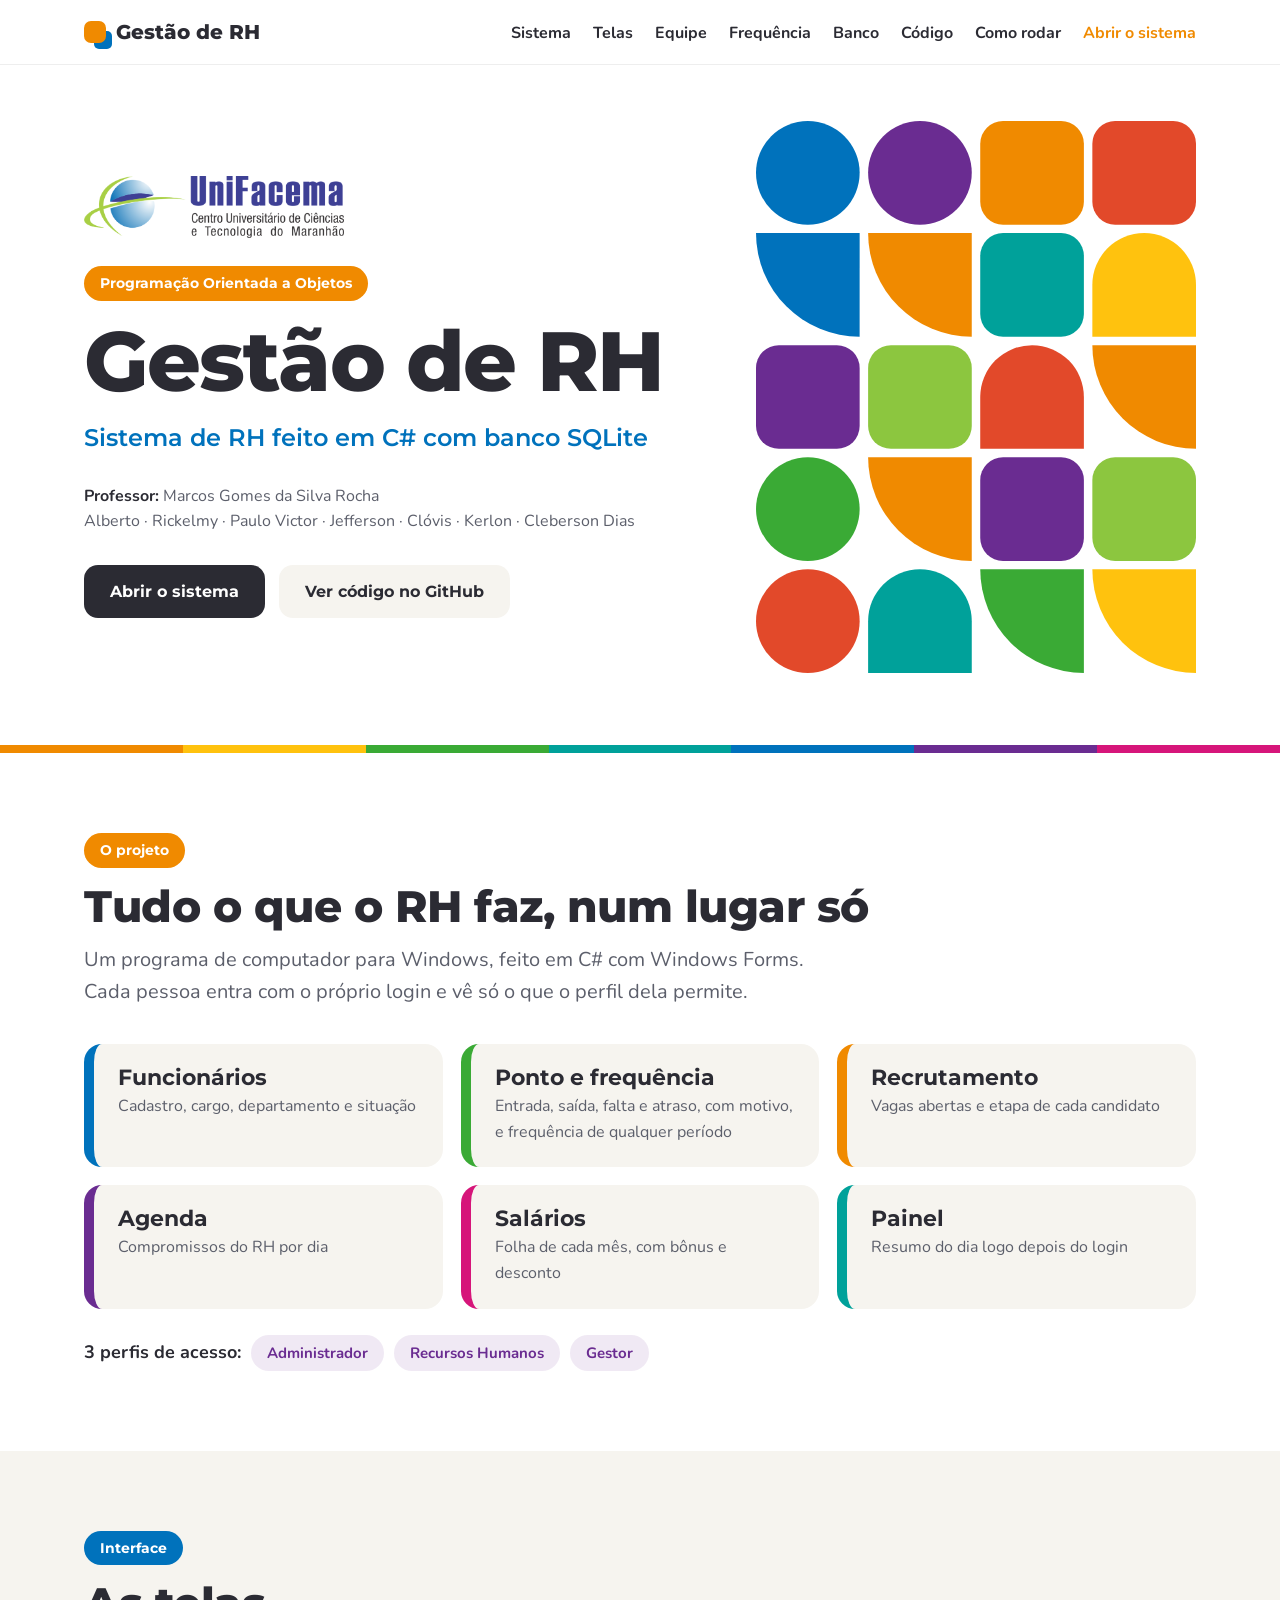
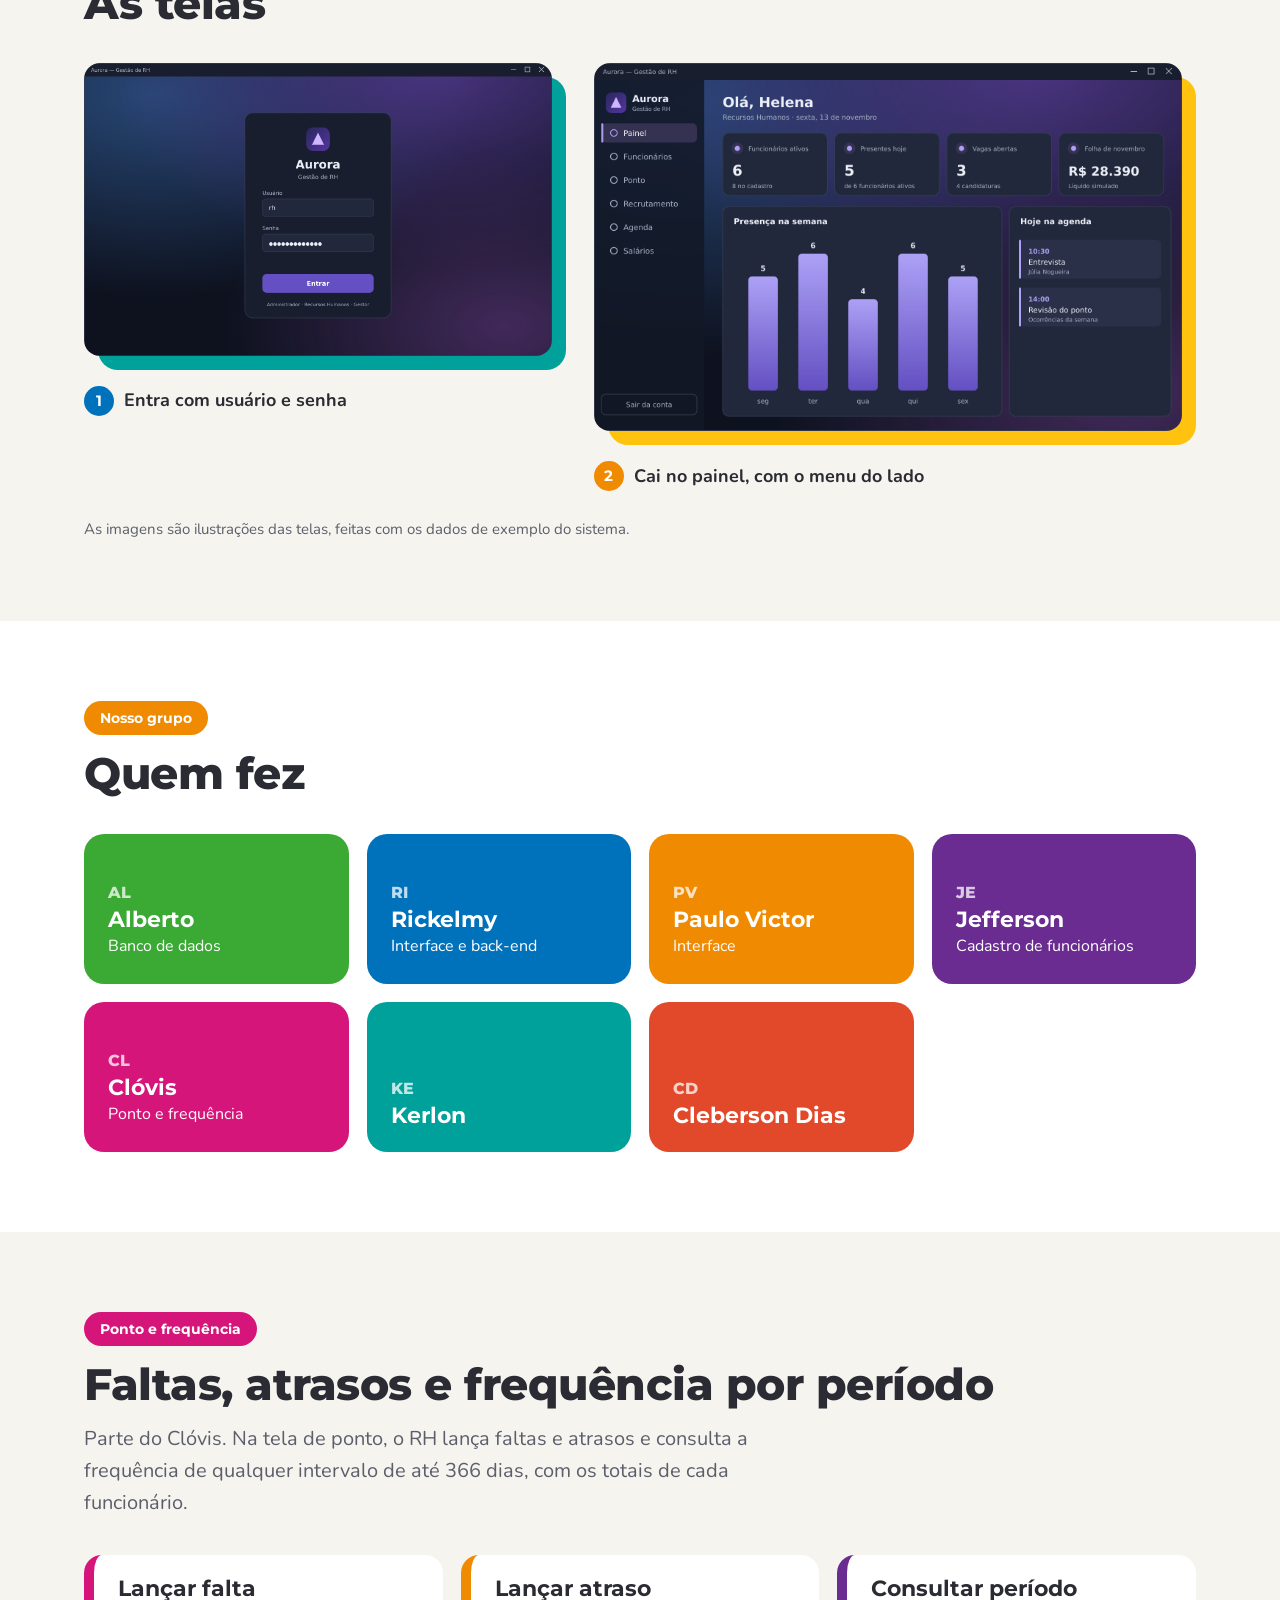
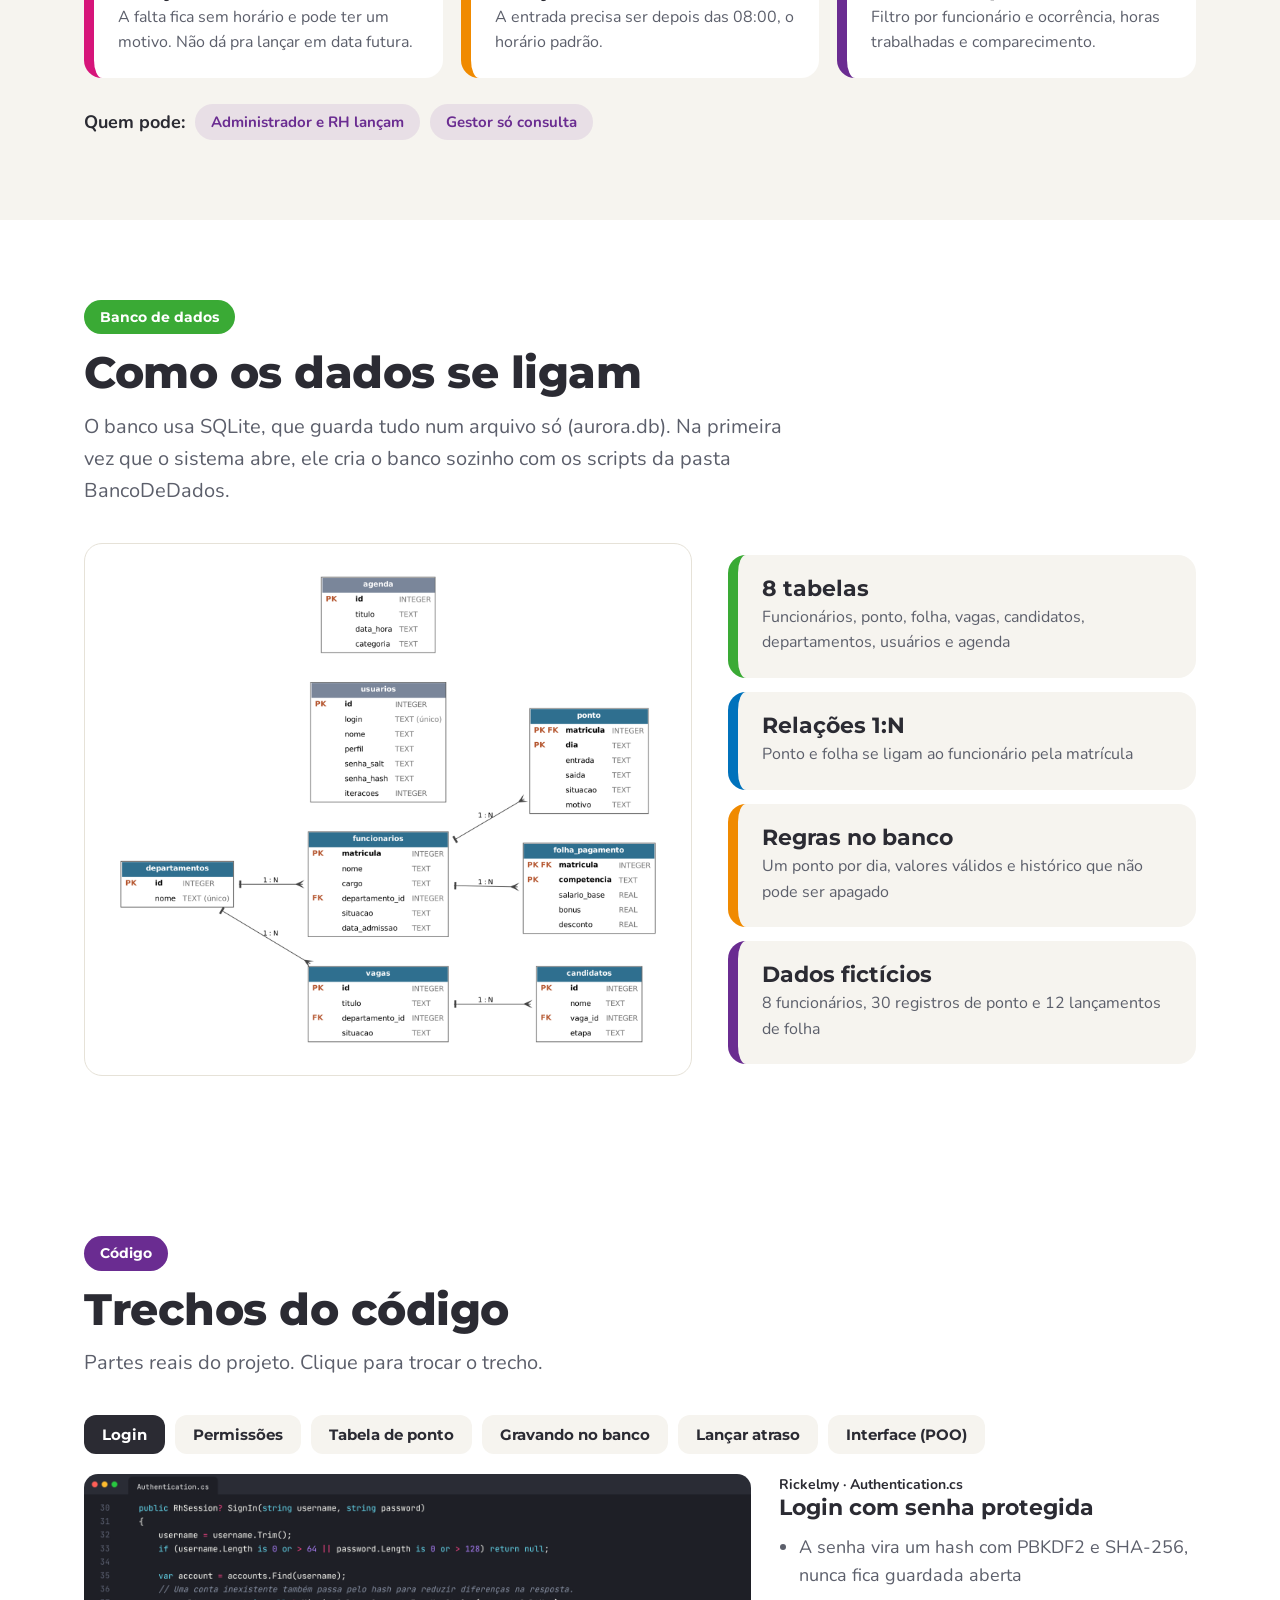
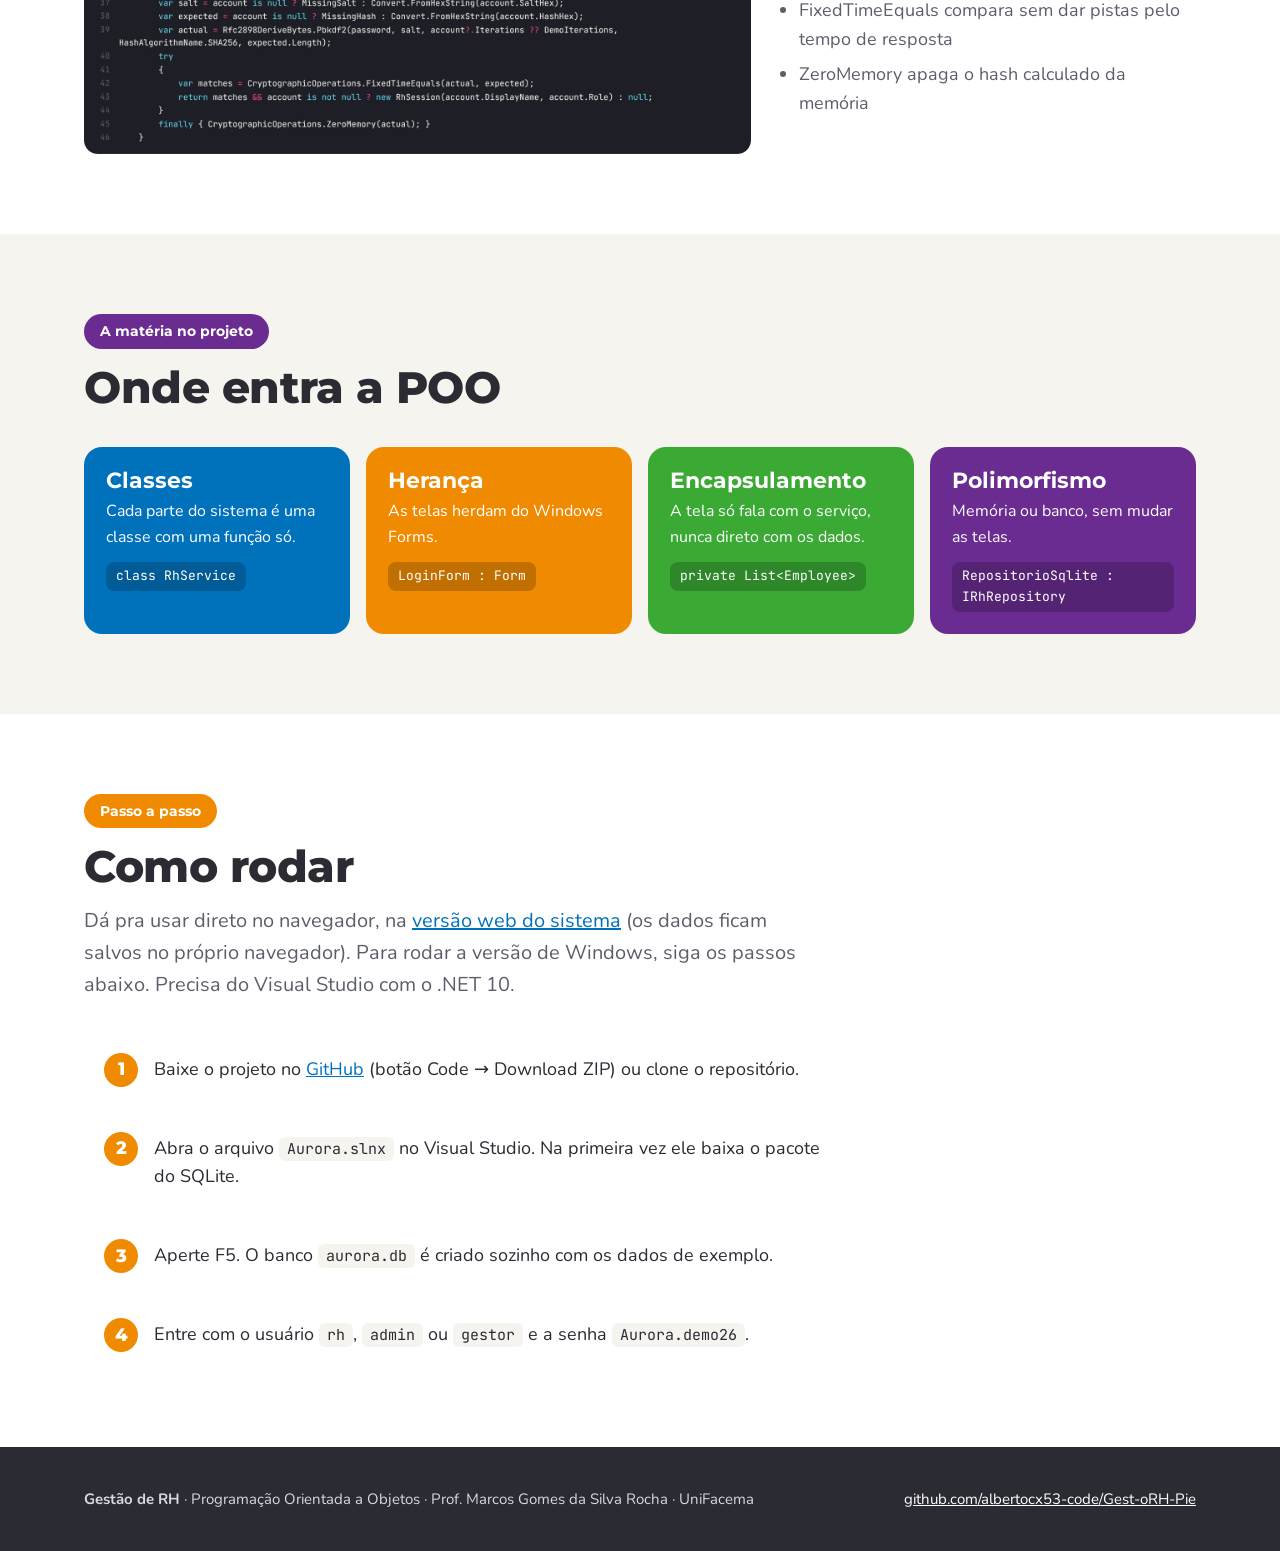
==== commit c7e6c105: "Integra o módulo Ponto e frequência (Clóvis) ao projeto e ao site - Move os arquivos da pasta "Ponto" ====
--- a/site/index.html
+++ b/site/index.html
@@ -86,7 +86,7 @@
 @media(max-width:900px){.duo{grid-template-columns:1fr}}
 .diag{background:#fff;border-radius:18px;padding:16px;border:1px solid #eee}
 .lista{display:flex;flex-direction:column;gap:14px}
-.lista .area{background:#fff}
+.lista .area{background:var(--bgsoft)}
 
 /* código */
 .tabs{display:flex;gap:10px;flex-wrap:wrap;margin-top:36px}
@@ -131,6 +131,7 @@
       <li><a href="#sistema">Sistema</a></li>
       <li><a href="#telas">Telas</a></li>
       <li><a href="#equipe">Equipe</a></li>
+      <li><a href="#frequencia">Frequência</a></li>
       <li><a href="#banco">Banco</a></li>
       <li><a href="#codigo">Código</a></li>
       <li><a href="#rodar">Como rodar</a></li>
@@ -164,7 +165,7 @@
     <p class="lead">Um programa de computador para Windows, feito em C# com Windows Forms. Cada pessoa entra com o próprio login e vê só o que o perfil dela permite.</p>
     <div class="grid3">
       <div class="area"><h3>Funcionários</h3><p>Cadastro, cargo, departamento e situação</p></div>
-      <div class="area l-green"><h3>Ponto</h3><p>Entrada, saída, falta e atraso, com motivo</p></div>
+      <div class="area l-green"><h3>Ponto e frequência</h3><p>Entrada, saída, falta e atraso, com motivo, e frequência de qualquer período</p></div>
       <div class="area l-orange"><h3>Recrutamento</h3><p>Vagas abertas e etapa de cada candidato</p></div>
       <div class="area l-purple"><h3>Agenda</h3><p>Compromissos do RH por dia</p></div>
       <div class="area l-pink"><h3>Salários</h3><p>Folha de cada mês, com bônus e desconto</p></div>
@@ -199,22 +200,36 @@
     <div class="grid4">
       <div class="mb b-green"><span class="ini">AL</span><h3>Alberto</h3><p>Banco de dados</p></div>
       <div class="mb b-blue"><span class="ini">RI</span><h3>Rickelmy</h3><p>Interface e back-end</p></div>
-      <div class="mb b-orange"><span class="ini">PV</span><h3>Paulo Victor</h3></div>
-      <div class="mb b-purple"><span class="ini">JE</span><h3>Jefferson</h3></div>
-      <div class="mb b-pink"><span class="ini">CL</span><h3>Clóvis</h3></div>
+      <div class="mb b-orange"><span class="ini">PV</span><h3>Paulo Victor</h3><p>Interface</p></div>
+      <div class="mb b-purple"><span class="ini">JE</span><h3>Jefferson</h3><p>Cadastro de funcionários</p></div>
+      <div class="mb b-pink"><span class="ini">CL</span><h3>Clóvis</h3><p>Ponto e frequência</p></div>
       <div class="mb b-teal"><span class="ini">KE</span><h3>Kerlon</h3></div>
       <div class="mb b-red"><span class="ini">CD</span><h3>Cleberson Dias</h3></div>
     </div>
   </div>
 </section>
 
-<section id="banco" class="soft">
+<section id="frequencia" class="soft">
+  <div class="wrap">
+    <span class="tab t-pink">Ponto e frequência</span>
+    <h2>Faltas, atrasos e frequência por período</h2>
+    <p class="lead">Parte do Clóvis. Na tela de ponto, o RH lança faltas e atrasos e consulta a frequência de qualquer intervalo de até 366 dias, com os totais de cada funcionário.</p>
+    <div class="grid3">
+      <div class="area l-pink"><h3>Lançar falta</h3><p>A falta fica sem horário e pode ter um motivo. Não dá pra lançar em data futura.</p></div>
+      <div class="area l-orange"><h3>Lançar atraso</h3><p>A entrada precisa ser depois das 08:00, o horário padrão.</p></div>
+      <div class="area l-purple"><h3>Consultar período</h3><p>Filtro por funcionário e ocorrência, horas trabalhadas e comparecimento.</p></div>
+    </div>
+    <div class="perfis"><b>Quem pode:</b><span class="chip">Administrador e RH lançam</span><span class="chip">Gestor só consulta</span></div>
+  </div>
+</section>
+
+<section id="banco">
   <div class="wrap">
     <span class="tab t-green">Banco de dados</span>
     <h2>Como os dados se ligam</h2>
     <p class="lead">O banco usa SQLite, que guarda tudo num arquivo só (aurora.db). Na primeira vez que o sistema abre, ele cria o banco sozinho com os scripts da pasta BancoDeDados.</p>
     <div class="duo">
-      <div class="diag"><img src="img/diagrama_ER.png" alt="Diagrama das 8 tabelas do banco e seus relacionamentos"></div>
+      <div class="diag" style="border-color:#e6e2d8"><img src="img/diagrama_ER.png" alt="Diagrama das 8 tabelas do banco e seus relacionamentos"></div>
       <div class="lista">
         <div class="area l-green"><h3>8 tabelas</h3><p>Funcionários, ponto, folha, vagas, candidatos, departamentos, usuários e agenda</p></div>
         <div class="area"><h3>Relações 1:N</h3><p>Ponto e folha se ligam ao funcionário pela matrícula</p></div>
@@ -235,7 +250,8 @@
       <button data-i="1">Permissões</button>
       <button data-i="2">Tabela de ponto</button>
       <button data-i="3">Gravando no banco</button>
-      <button data-i="4">Interface (POO)</button>
+      <button data-i="4">Lançar atraso</button>
+      <button data-i="5">Interface (POO)</button>
     </div>
     <div class="code-box">
       <img id="code-img" src="img/code_login.png" alt="Código do método SignIn">
@@ -288,6 +304,8 @@
    l:["Chave dupla (matrícula + dia): um ponto por pessoa por dia","CHECK só aceita Presença, Atraso ou Falta","ON DELETE RESTRICT protege o histórico"]},
   {img:"img/code_repositorio.png", alt:"Código C# que grava o ponto no banco", t:"Gravando no banco", w:"Alberto · RepositorioSqlite.cs",
    l:["Valores vão por parâmetro, o que protege contra SQL Injection","Entrada e saída vazias viram NULL na falta","Se o banco recusar, aparece uma mensagem clara na tela"]},
+  {img:"img/code_frequencia.png", alt:"Código do método LancarAtraso em FrequenciaDePonto.cs", t:"Lançar atraso", w:"Clóvis · FrequenciaDePonto.cs",
+   l:["Método de extensão: o RhService não precisou mudar","Só aceita entrada depois das 08:00","As outras regras vêm do SaveAttendance do RhService"]},
   {img:"img/code_interface.png", alt:"Código da interface IRhRepository", t:"Interface IRhRepository", w:"Equipe · IRhRepository.cs",
    l:["Define o que o repositório precisa fazer","DemoRh guarda na memória, RepositorioSqlite guarda no banco","As telas funcionam com qualquer um dos dois"]}
 ];
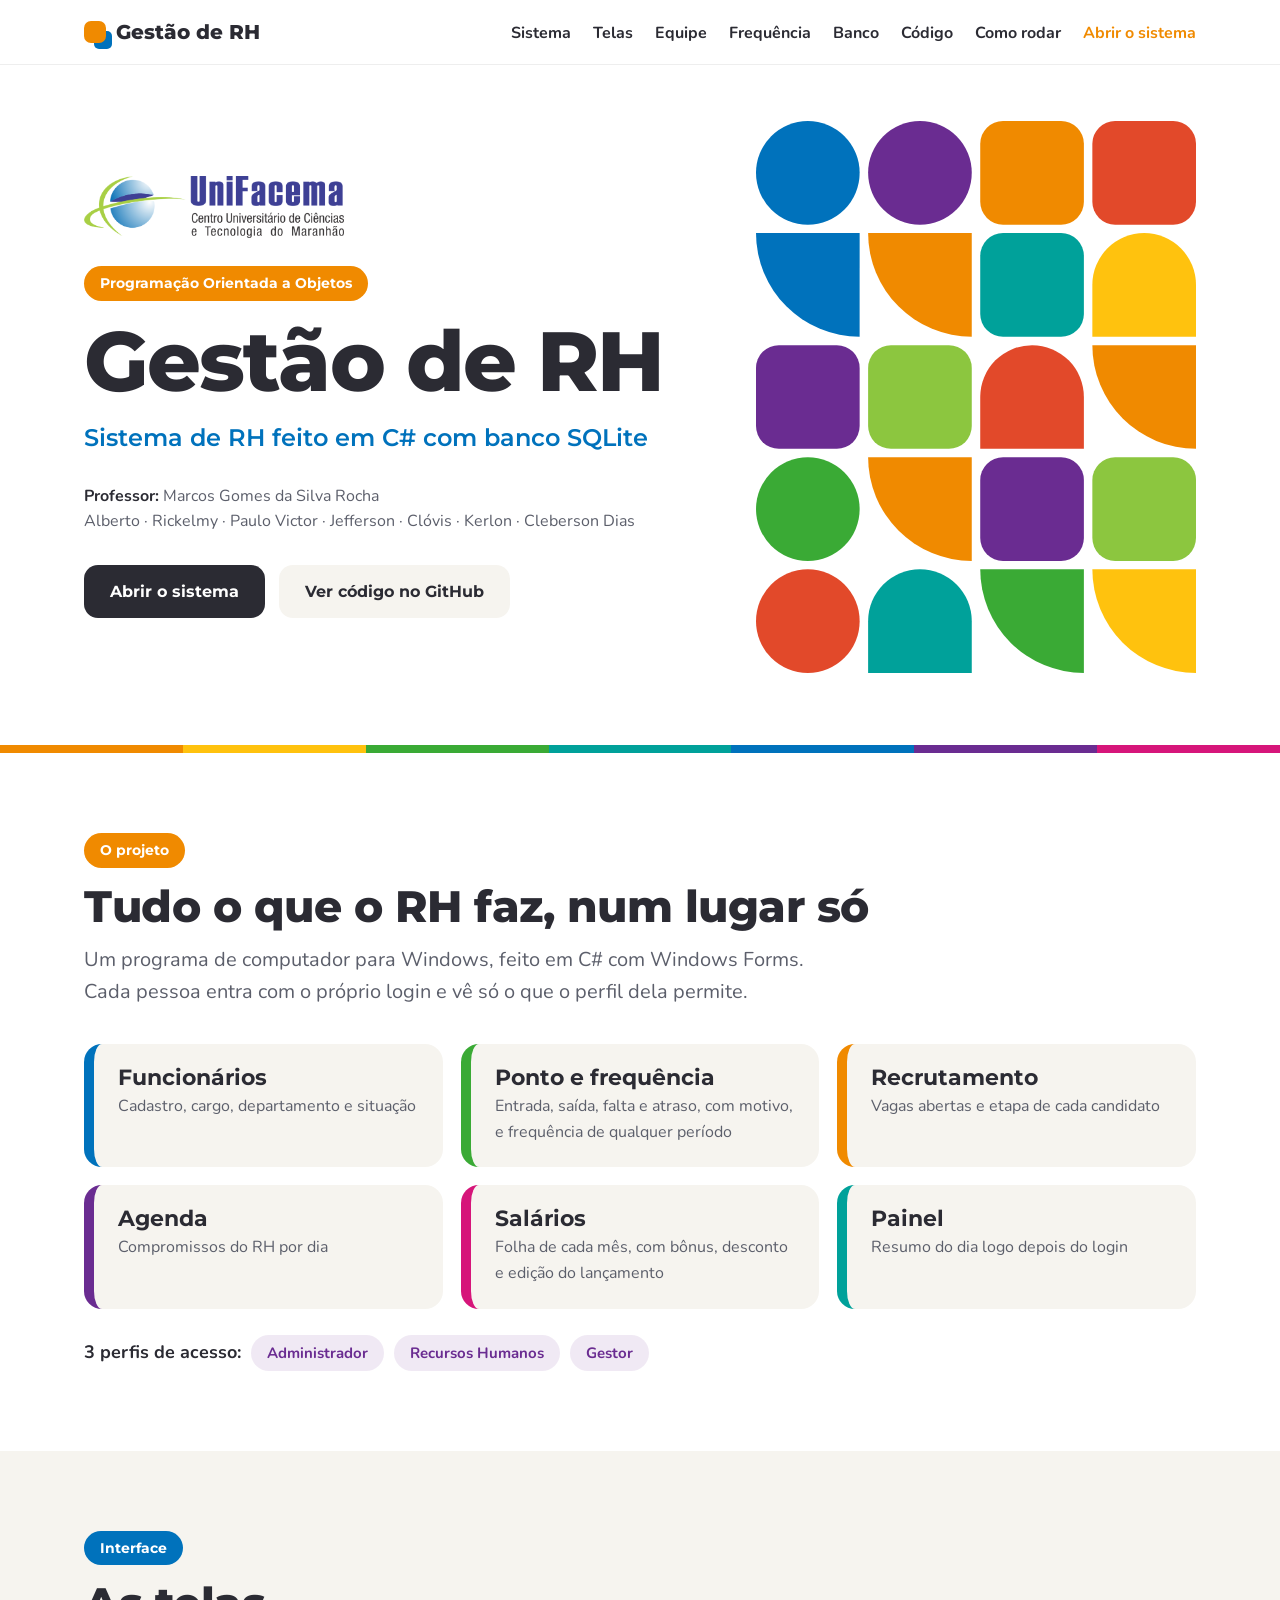
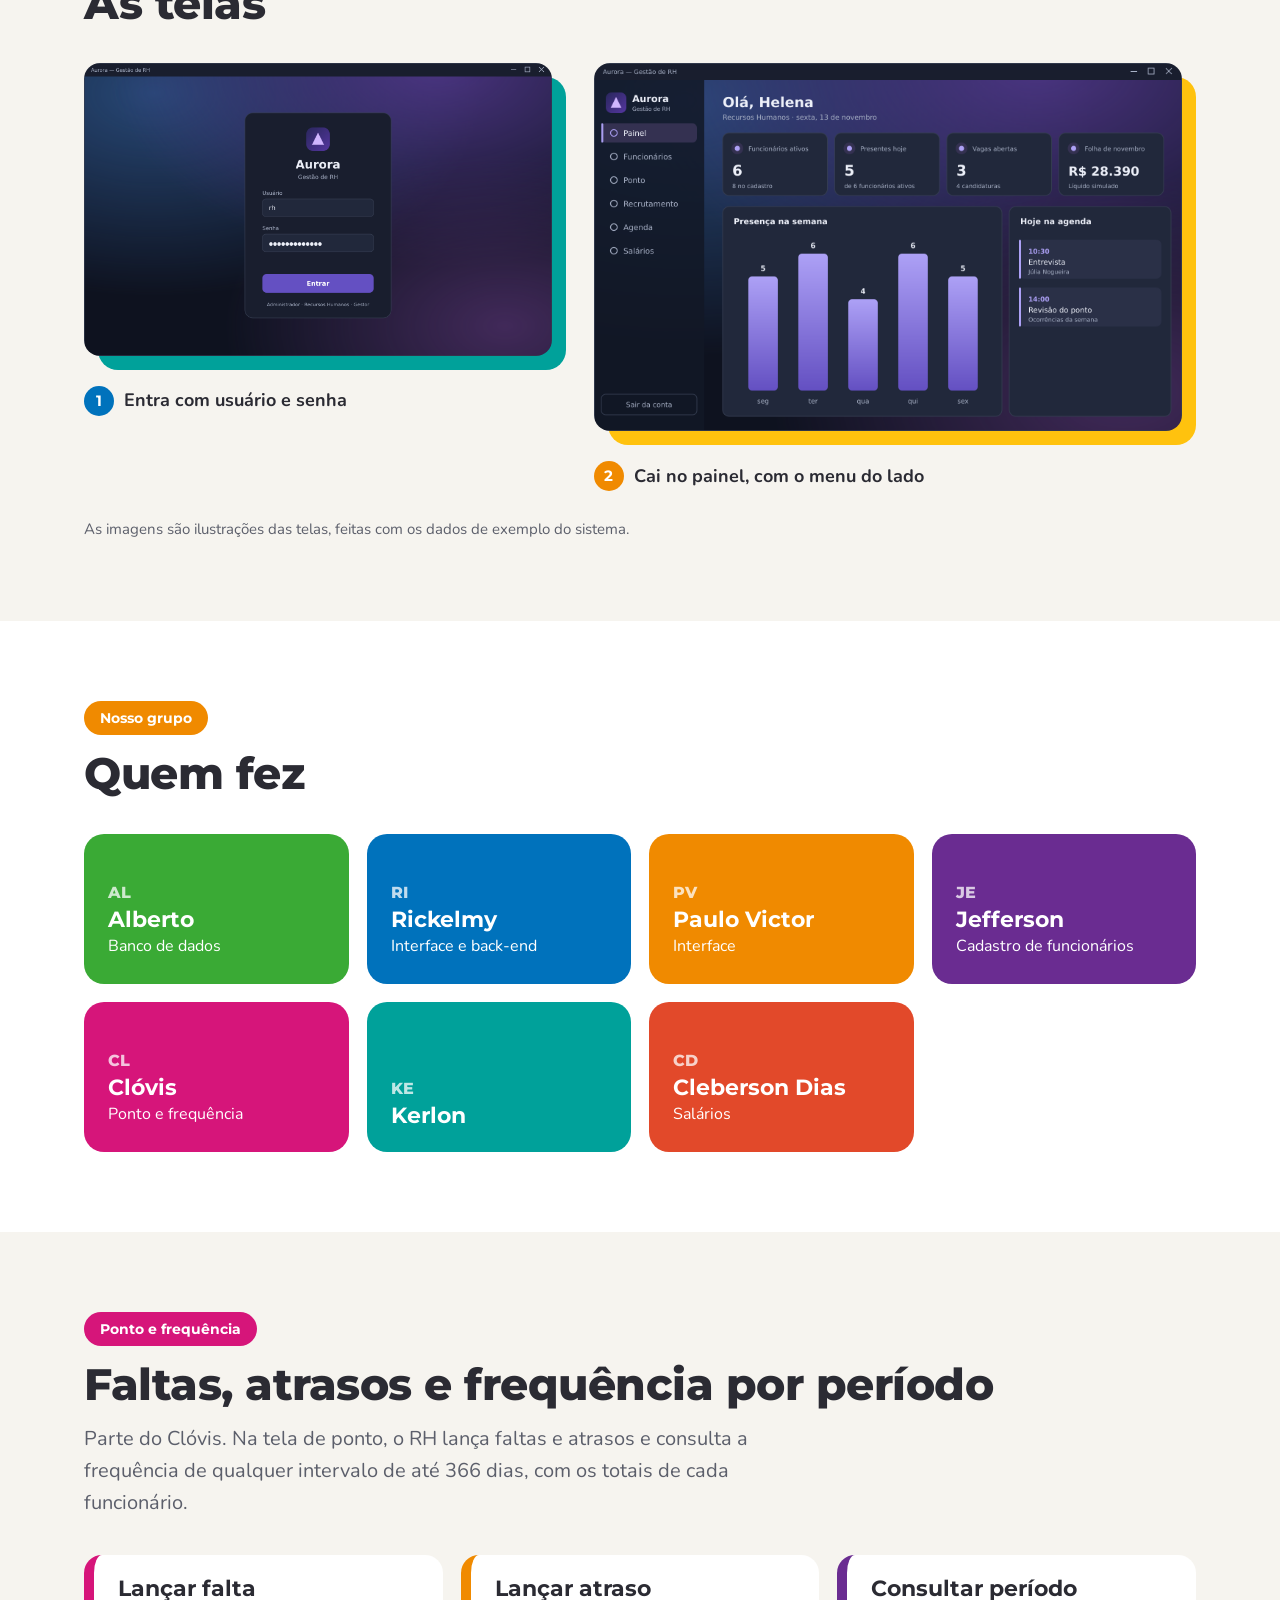
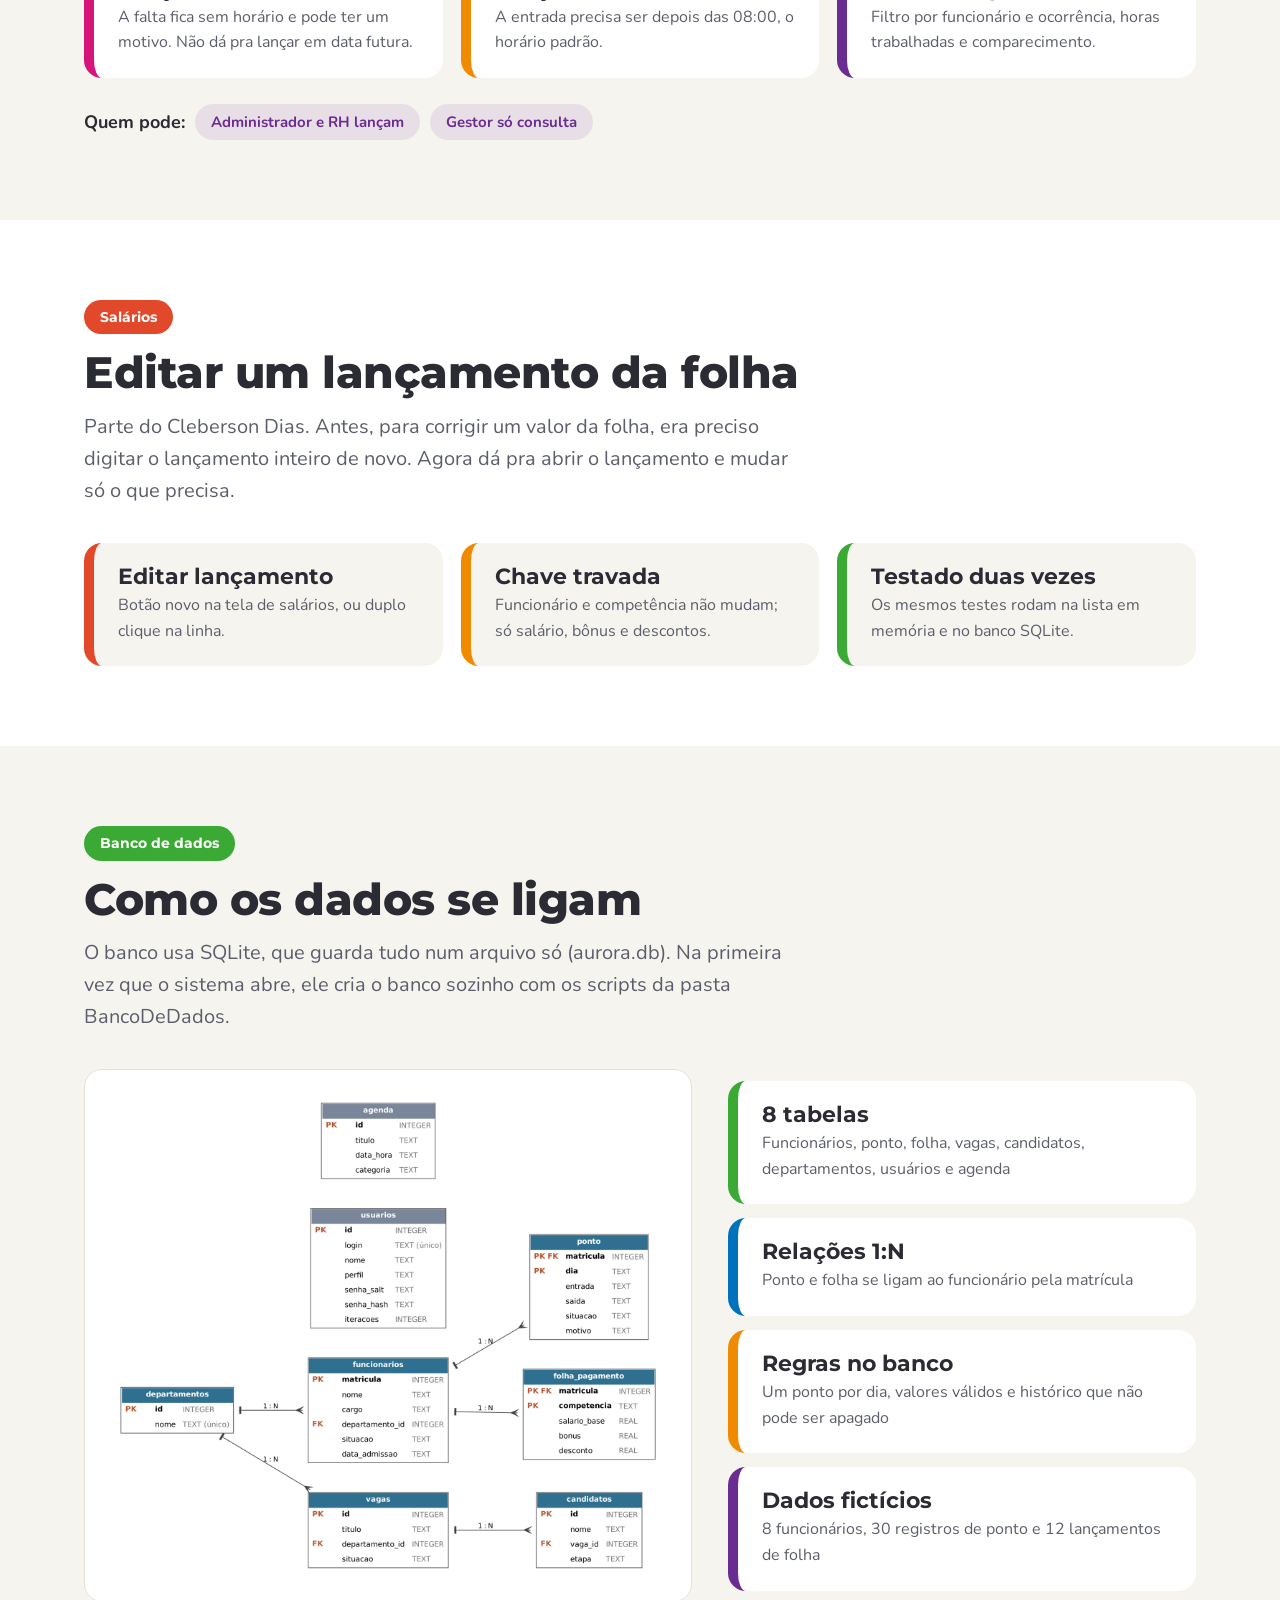
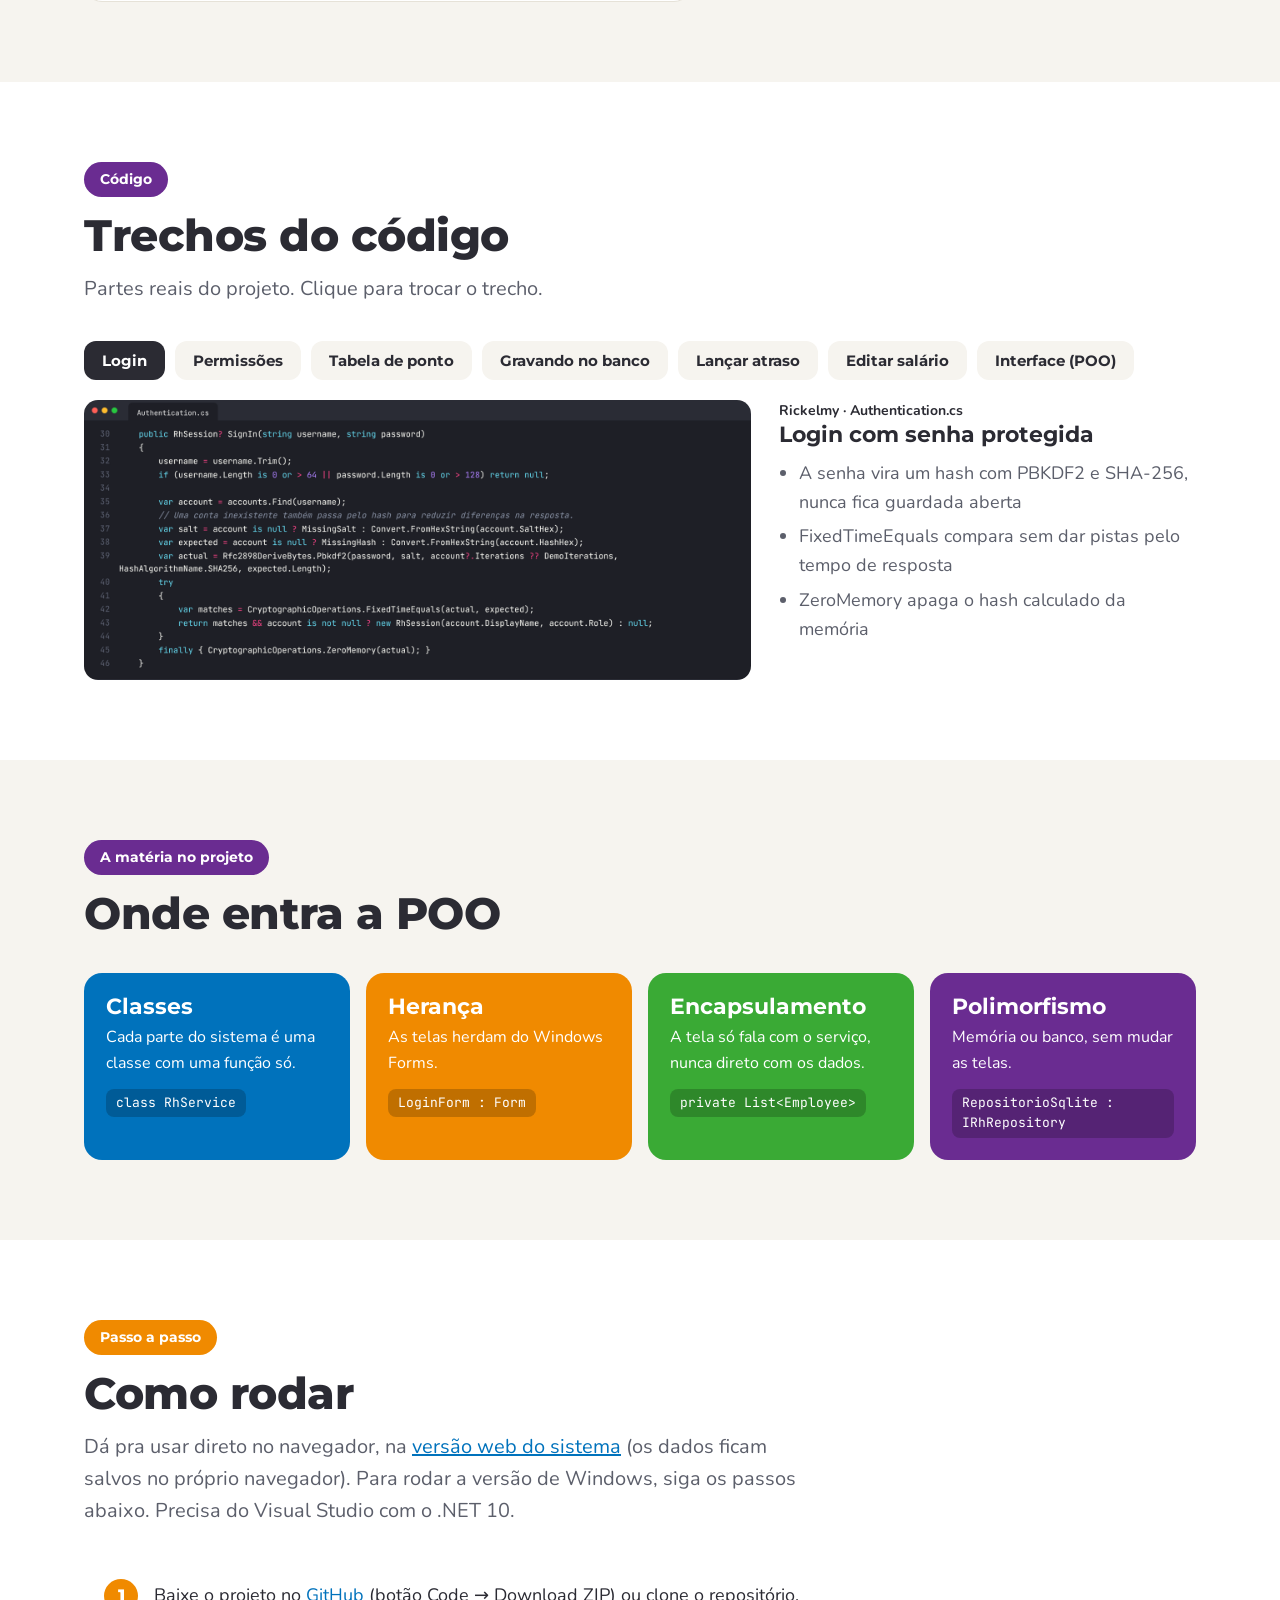
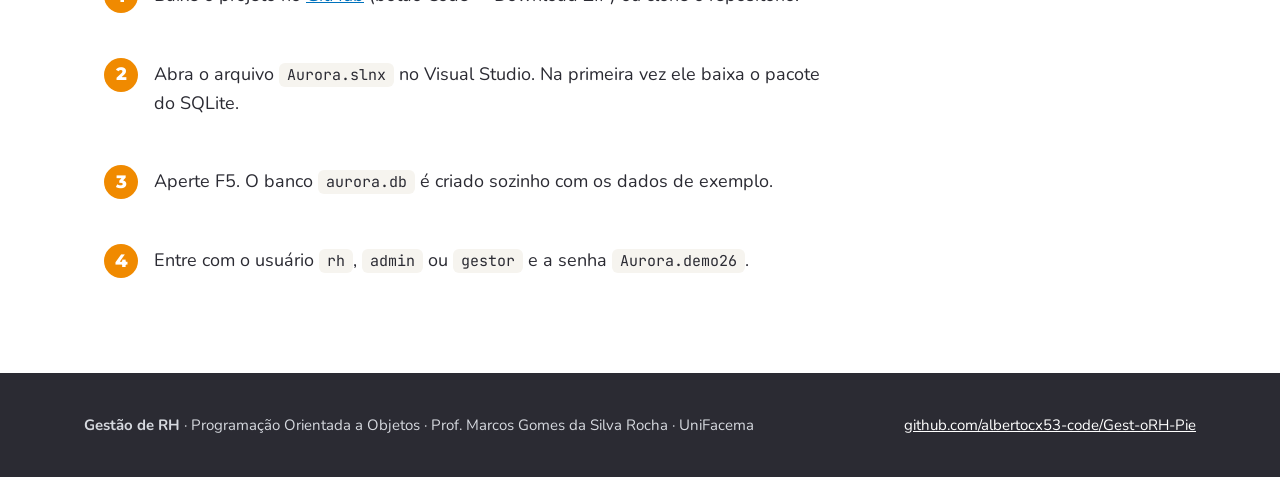
==== commit 9ce5dca1: "Inclui a parte do Cleberson Dias (salários) no README, no site e na versão web - README: parte do Cl" ====
--- a/site/index.html
+++ b/site/index.html
@@ -86,7 +86,7 @@
 @media(max-width:900px){.duo{grid-template-columns:1fr}}
 .diag{background:#fff;border-radius:18px;padding:16px;border:1px solid #eee}
 .lista{display:flex;flex-direction:column;gap:14px}
-.lista .area{background:var(--bgsoft)}
+.lista .area{background:#fff}
 
 /* código */
 .tabs{display:flex;gap:10px;flex-wrap:wrap;margin-top:36px}
@@ -168,7 +168,7 @@
       <div class="area l-green"><h3>Ponto e frequência</h3><p>Entrada, saída, falta e atraso, com motivo, e frequência de qualquer período</p></div>
       <div class="area l-orange"><h3>Recrutamento</h3><p>Vagas abertas e etapa de cada candidato</p></div>
       <div class="area l-purple"><h3>Agenda</h3><p>Compromissos do RH por dia</p></div>
-      <div class="area l-pink"><h3>Salários</h3><p>Folha de cada mês, com bônus e desconto</p></div>
+      <div class="area l-pink"><h3>Salários</h3><p>Folha de cada mês, com bônus, desconto e edição do lançamento</p></div>
       <div class="area l-teal"><h3>Painel</h3><p>Resumo do dia logo depois do login</p></div>
     </div>
     <div class="perfis"><b>3 perfis de acesso:</b><span class="chip">Administrador</span><span class="chip">Recursos Humanos</span><span class="chip">Gestor</span></div>
@@ -204,7 +204,7 @@
       <div class="mb b-purple"><span class="ini">JE</span><h3>Jefferson</h3><p>Cadastro de funcionários</p></div>
       <div class="mb b-pink"><span class="ini">CL</span><h3>Clóvis</h3><p>Ponto e frequência</p></div>
       <div class="mb b-teal"><span class="ini">KE</span><h3>Kerlon</h3></div>
-      <div class="mb b-red"><span class="ini">CD</span><h3>Cleberson Dias</h3></div>
+      <div class="mb b-red"><span class="ini">CD</span><h3>Cleberson Dias</h3><p>Salários</p></div>
     </div>
   </div>
 </section>
@@ -223,7 +223,20 @@
   </div>
 </section>
 
-<section id="banco">
+<section id="salarios">
+  <div class="wrap">
+    <span class="tab" style="background:var(--red)">Salários</span>
+    <h2>Editar um lançamento da folha</h2>
+    <p class="lead">Parte do Cleberson Dias. Antes, para corrigir um valor da folha, era preciso digitar o lançamento inteiro de novo. Agora dá pra abrir o lançamento e mudar só o que precisa.</p>
+    <div class="grid3">
+      <div class="area" style="border-left-color:var(--red)"><h3>Editar lançamento</h3><p>Botão novo na tela de salários, ou duplo clique na linha.</p></div>
+      <div class="area l-orange"><h3>Chave travada</h3><p>Funcionário e competência não mudam; só salário, bônus e descontos.</p></div>
+      <div class="area l-green"><h3>Testado duas vezes</h3><p>Os mesmos testes rodam na lista em memória e no banco SQLite.</p></div>
+    </div>
+  </div>
+</section>
+
+<section id="banco" class="soft">
   <div class="wrap">
     <span class="tab t-green">Banco de dados</span>
     <h2>Como os dados se ligam</h2>
@@ -251,7 +264,8 @@
       <button data-i="2">Tabela de ponto</button>
       <button data-i="3">Gravando no banco</button>
       <button data-i="4">Lançar atraso</button>
-      <button data-i="5">Interface (POO)</button>
+      <button data-i="5">Editar salário</button>
+      <button data-i="6">Interface (POO)</button>
     </div>
     <div class="code-box">
       <img id="code-img" src="img/code_login.png" alt="Código do método SignIn">
@@ -306,6 +320,8 @@
    l:["Valores vão por parâmetro, o que protege contra SQL Injection","Entrada e saída vazias viram NULL na falta","Se o banco recusar, aparece uma mensagem clara na tela"]},
   {img:"img/code_frequencia.png", alt:"Código do método LancarAtraso em FrequenciaDePonto.cs", t:"Lançar atraso", w:"Clóvis · FrequenciaDePonto.cs",
    l:["Método de extensão: o RhService não precisou mudar","Só aceita entrada depois das 08:00","As outras regras vêm do SaveAttendance do RhService"]},
+  {img:"img/code_salarios.png", alt:"Código do botão Editar lançamento em AuroraForm.Modules.cs", t:"Editar lançamento", w:"Cleberson Dias · AuroraForm.Modules.cs",
+   l:["O mesmo formulário serve para novo lançamento e para edição","Na edição, funcionário e competência ficam travados","Duplo clique na linha também abre a edição"]},
   {img:"img/code_interface.png", alt:"Código da interface IRhRepository", t:"Interface IRhRepository", w:"Equipe · IRhRepository.cs",
    l:["Define o que o repositório precisa fazer","DemoRh guarda na memória, RepositorioSqlite guarda no banco","As telas funcionam com qualquer um dos dois"]}
 ];
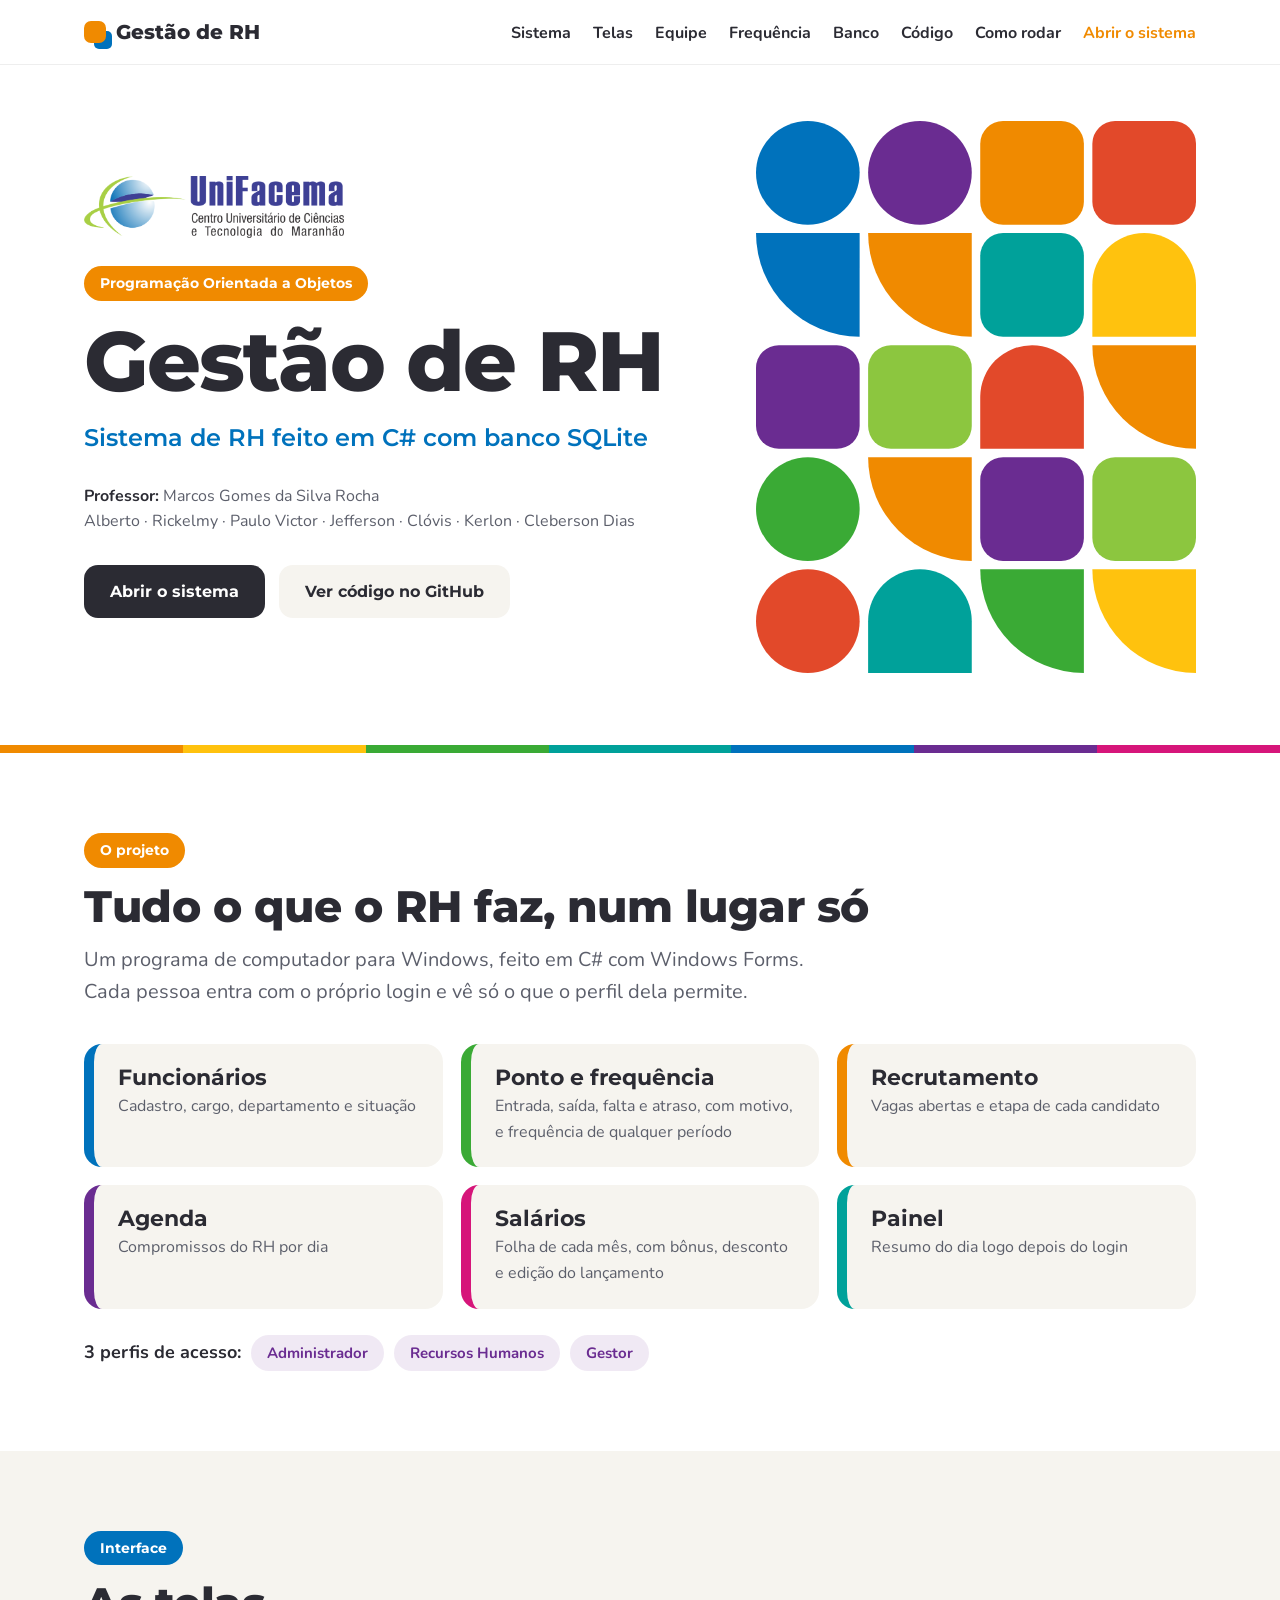
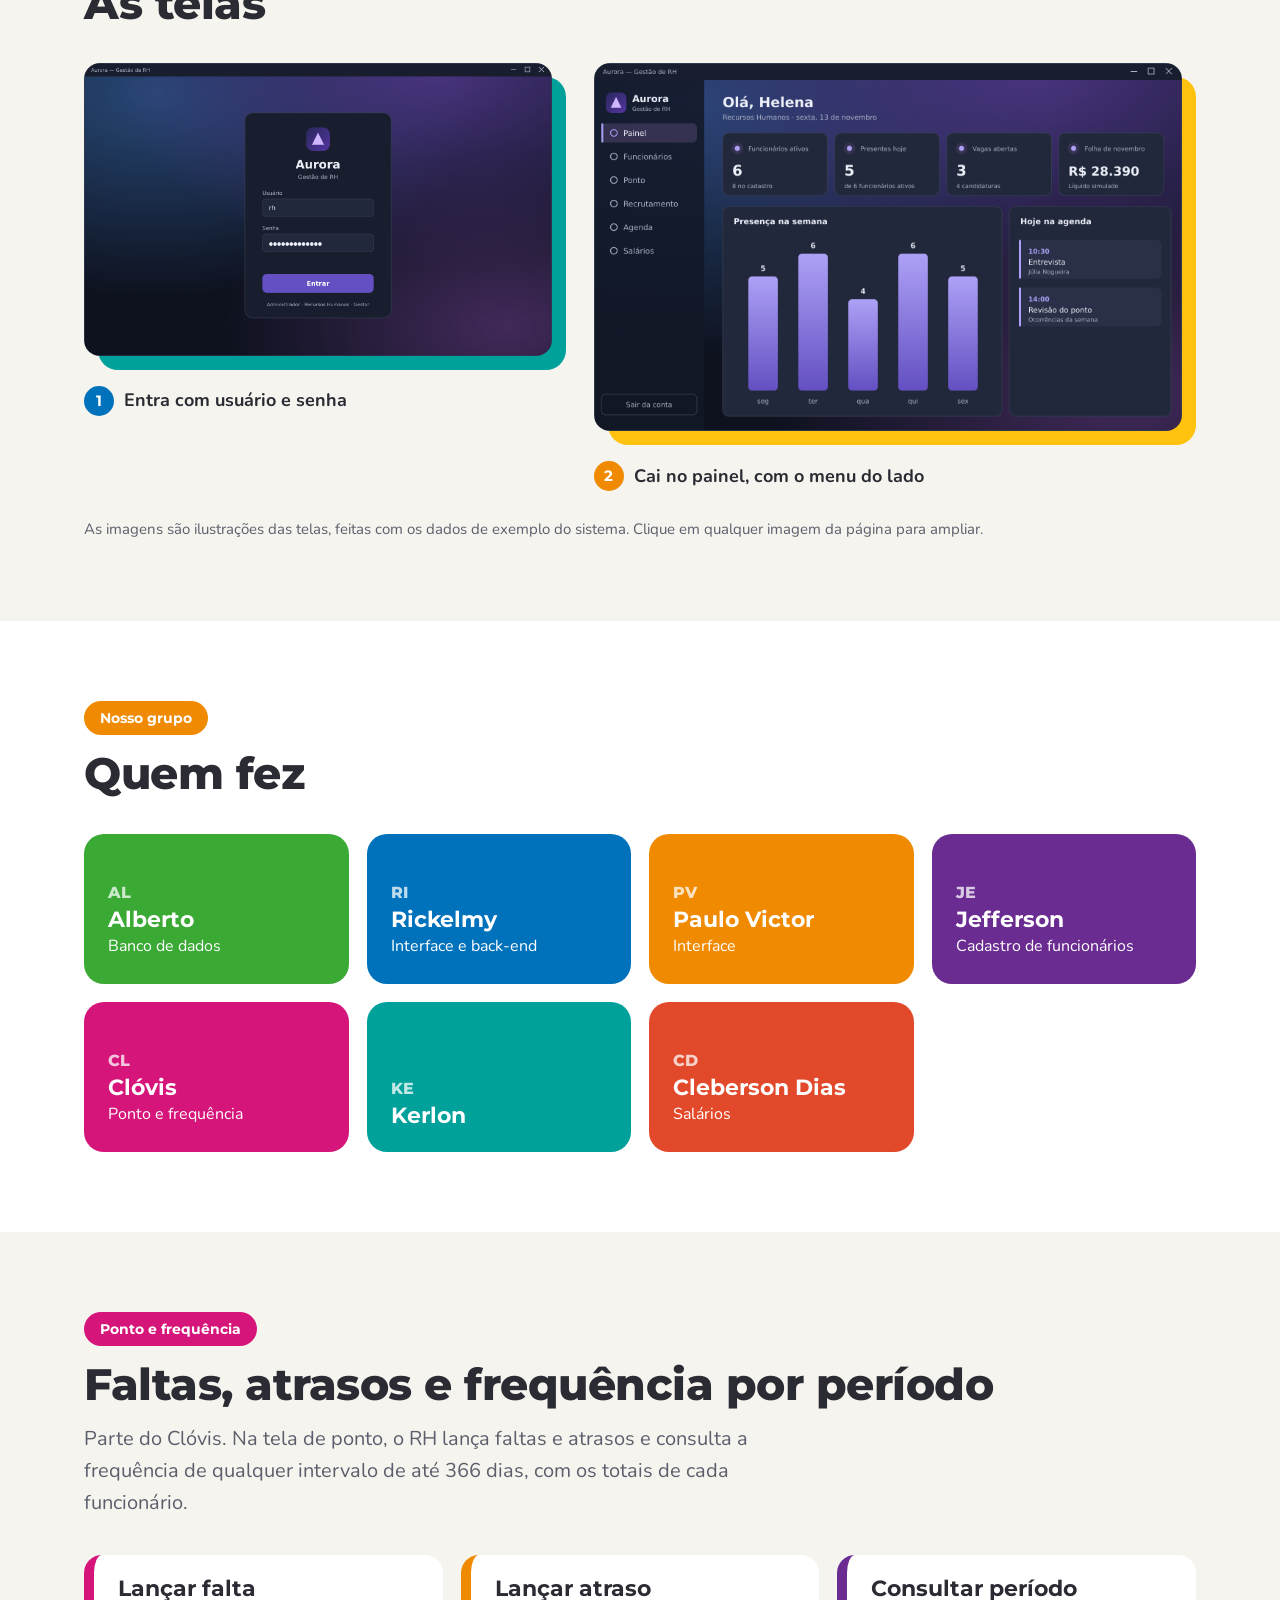
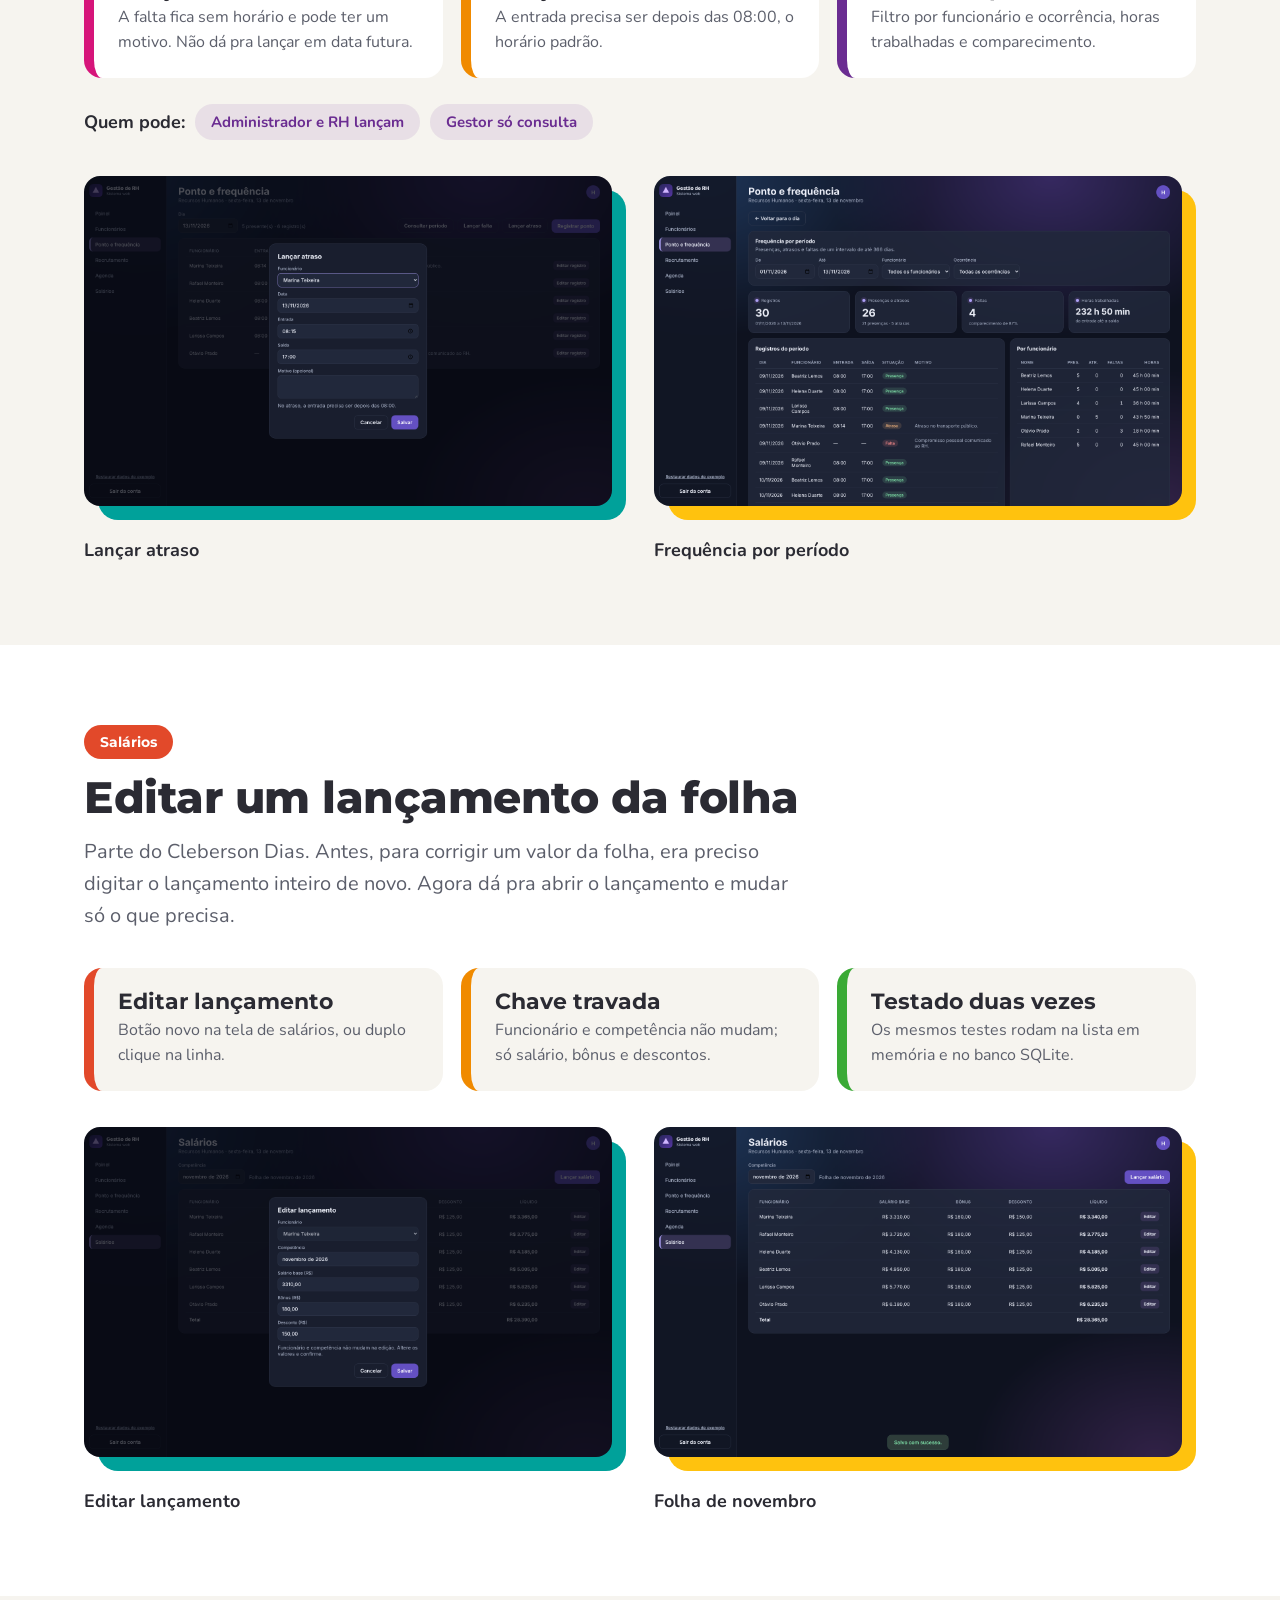
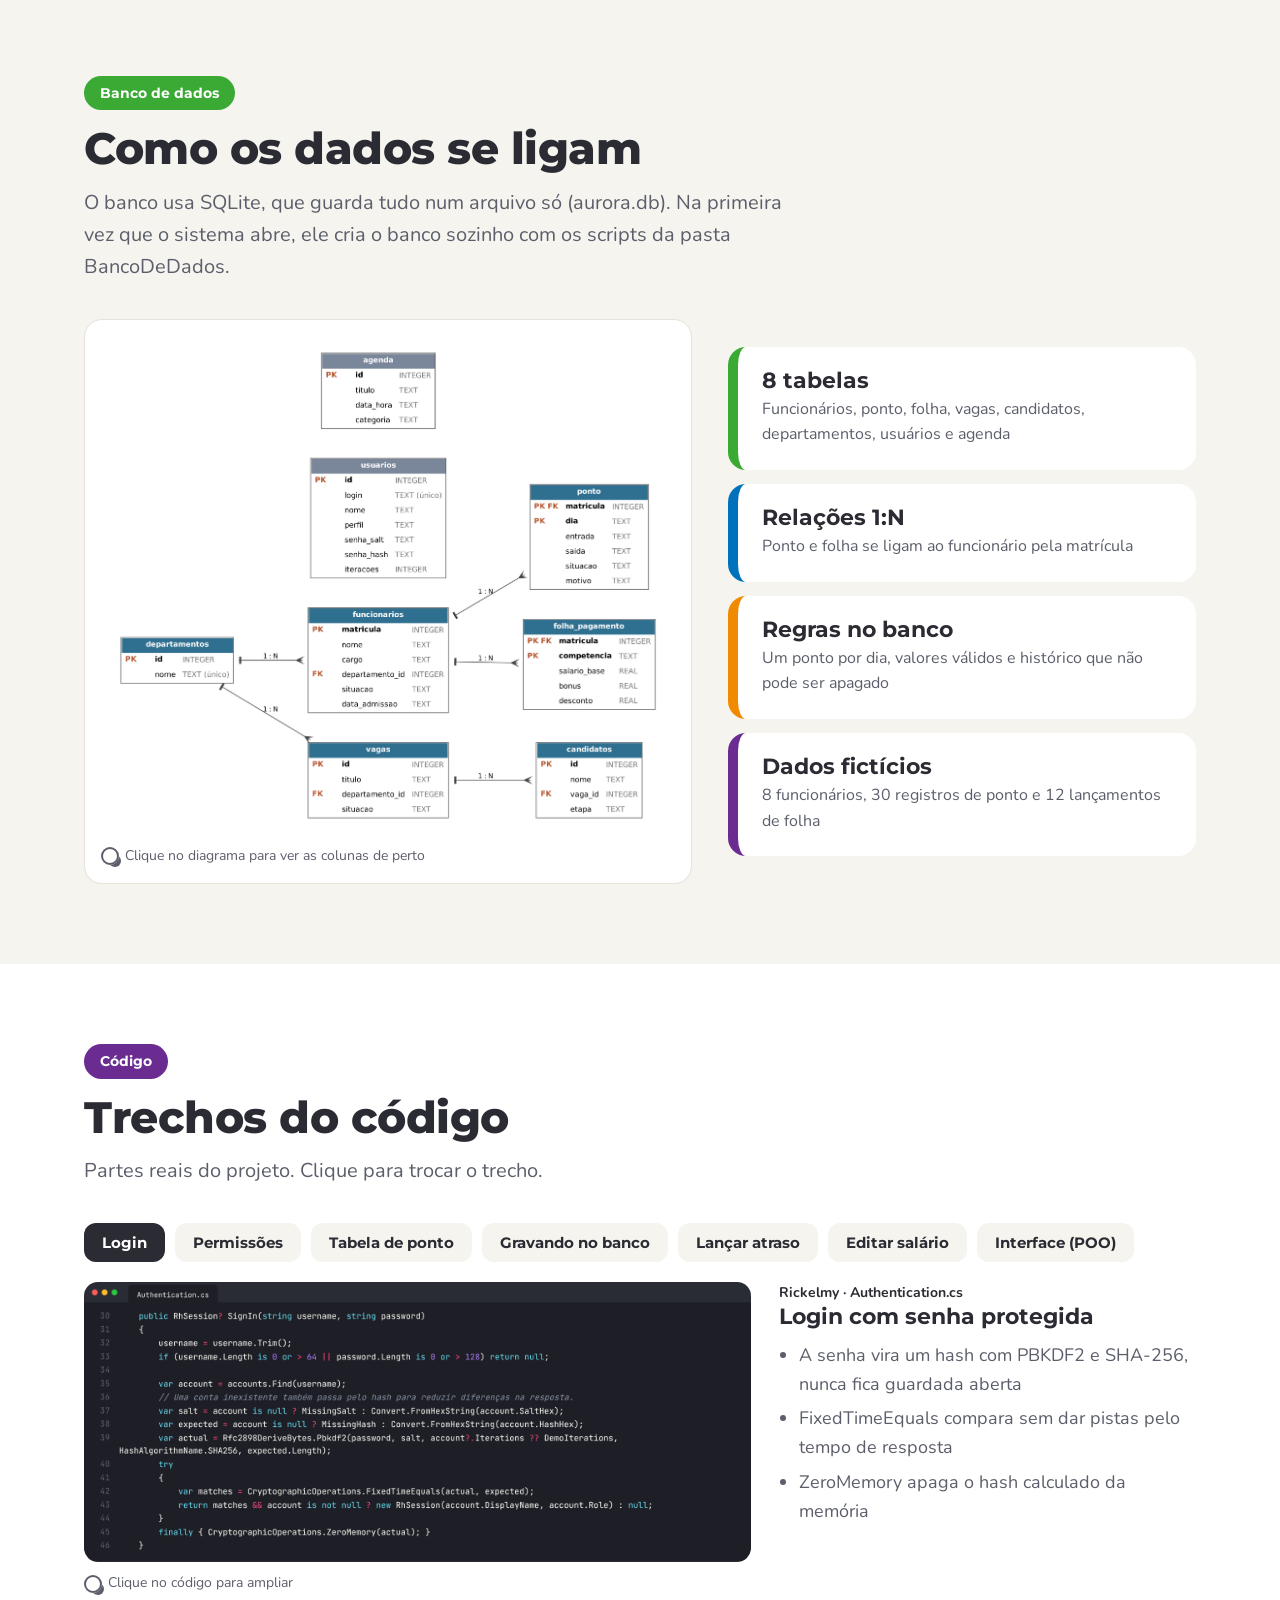
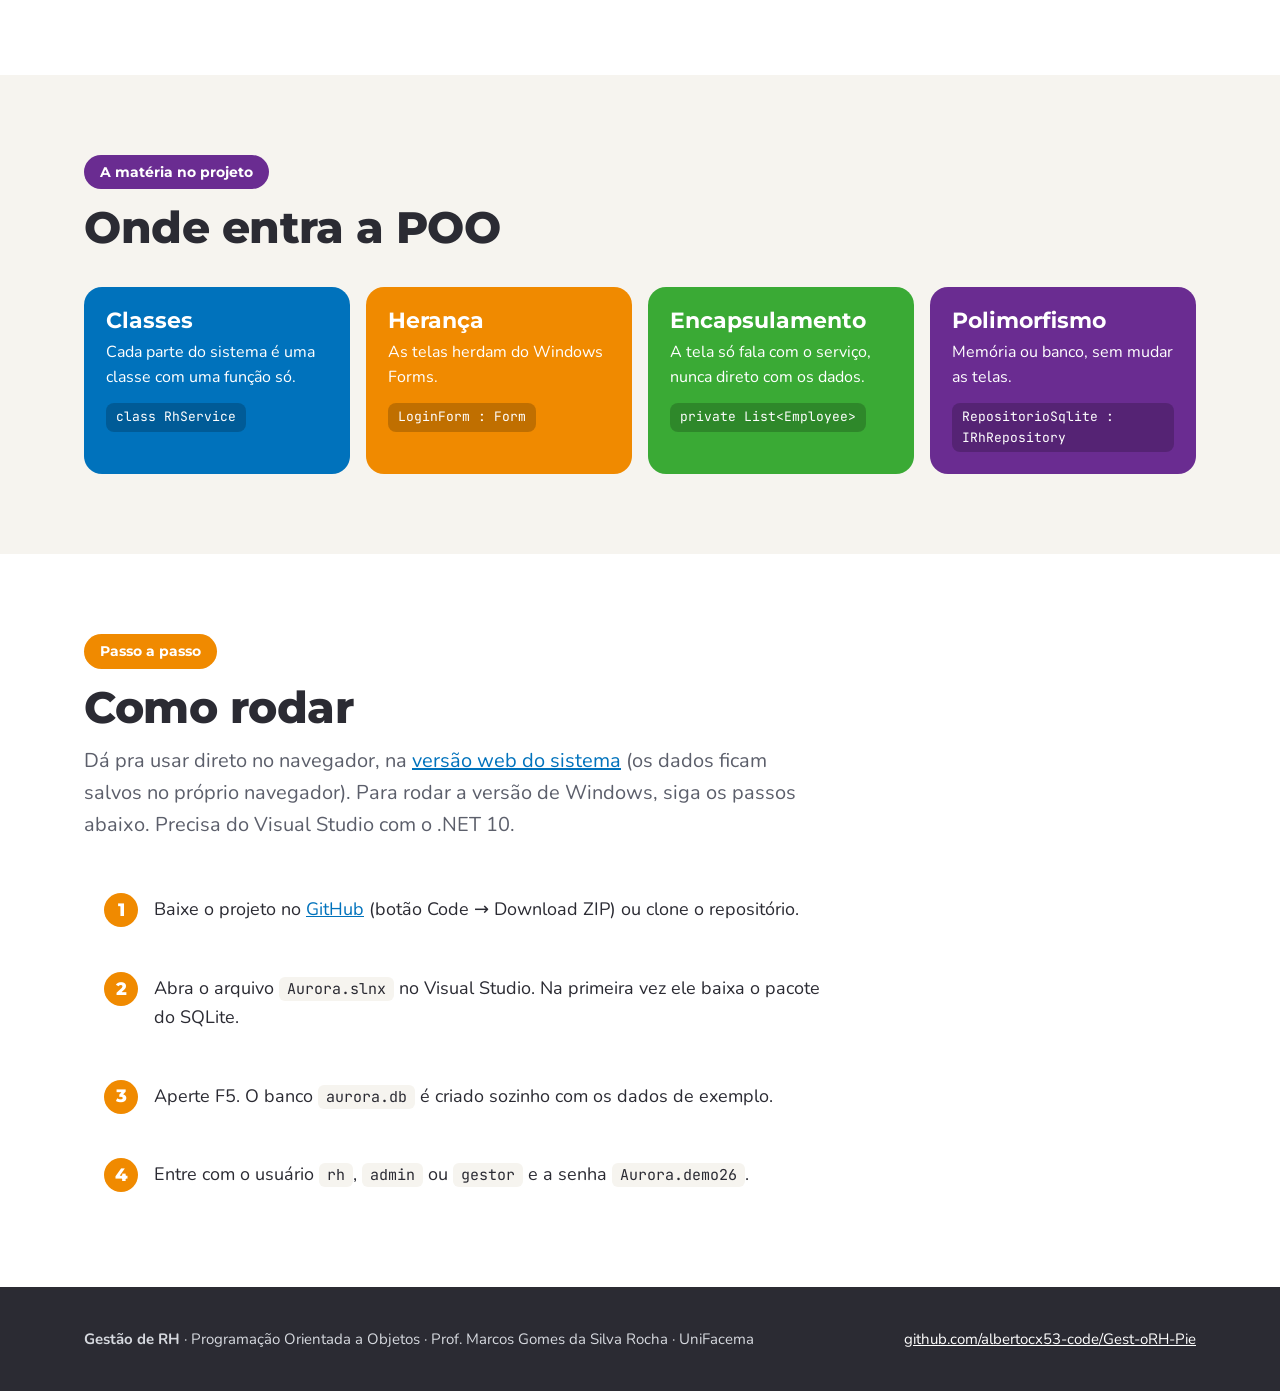
==== commit cd92aee8: "Site: clique nas imagens para ampliar (telas, diagrama do banco e códigos) Visor com zoom (+, -, cab" ====
--- a/site/index.html
+++ b/site/index.html
@@ -115,6 +115,20 @@
 code.inline{font-family:"JetBrains Mono",monospace;font-size:15px;background:var(--bgsoft);padding:2px 8px;border-radius:6px}
 ol.passos code.inline{background:var(--bgsoft)}
 
+/* visor de imagens: clique para ampliar */
+.zoomavel{cursor:zoom-in}
+.dica-zoom{font-size:14px;color:var(--soft);margin-top:10px;display:flex;align-items:center;gap:6px}
+.dica-zoom::before{content:"";width:14px;height:14px;border:2px solid currentColor;border-radius:50%;box-shadow:5px 5px 0 -3px currentColor}
+#visor{position:fixed;inset:0;z-index:100;background:rgba(18,20,26,.98);display:flex;flex-direction:column}
+#visor[hidden]{display:none}
+.visor-barra{display:flex;gap:8px;align-items:center;padding:10px 14px;color:#fff;flex-wrap:wrap}
+.visor-barra span{flex:1;font-weight:700;min-width:160px}
+.visor-barra button{font-family:"Montserrat",sans-serif;font-weight:700;font-size:15px;border:0;border-radius:10px;padding:9px 14px;background:rgba(255,255,255,.14);color:#fff;cursor:pointer}
+.visor-barra button:hover{background:rgba(255,255,255,.26)}
+.visor-barra .fechar{background:var(--orange)}
+.visor-area{flex:1;overflow:auto;display:flex;padding:12px}
+.visor-area img{margin:auto;max-width:none;border-radius:8px;background:#fff;cursor:zoom-in;transition:width .15s}
+.visor-area img.grande{cursor:zoom-out}
 footer{background:var(--ink);color:#d6d9df;padding:40px 0;font-size:15px}
 footer .wrap{display:flex;justify-content:space-between;gap:20px;flex-wrap:wrap;align-items:center}
 footer a{color:#fff}
@@ -189,7 +203,7 @@
         <figcaption><span class="num" style="background:var(--orange)">2</span>Cai no painel, com o menu do lado</figcaption>
       </figure>
     </div>
-    <p class="obs">As imagens são ilustrações das telas, feitas com os dados de exemplo do sistema.</p>
+    <p class="obs">As imagens são ilustrações das telas, feitas com os dados de exemplo do sistema. Clique em qualquer imagem da página para ampliar.</p>
   </div>
 </section>
 
@@ -220,6 +234,10 @@
       <div class="area l-purple"><h3>Consultar período</h3><p>Filtro por funcionário e ocorrência, horas trabalhadas e comparecimento.</p></div>
     </div>
     <div class="perfis"><b>Quem pode:</b><span class="chip">Administrador e RH lançam</span><span class="chip">Gestor só consulta</span></div>
+    <div class="telas" style="grid-template-columns:1fr 1fr">
+      <figure class="shot a" style="margin:0"><div class="frame"><img src="img/telas/clo_lancar.png" alt="Tela Lançar atraso da versão web"></div><figcaption>Lançar atraso</figcaption></figure>
+      <figure class="shot b" style="margin:0"><div class="frame"><img src="img/telas/clo_periodo.png" alt="Tela Frequência por período da versão web"></div><figcaption>Frequência por período</figcaption></figure>
+    </div>
   </div>
 </section>
 
@@ -233,6 +251,10 @@
       <div class="area l-orange"><h3>Chave travada</h3><p>Funcionário e competência não mudam; só salário, bônus e descontos.</p></div>
       <div class="area l-green"><h3>Testado duas vezes</h3><p>Os mesmos testes rodam na lista em memória e no banco SQLite.</p></div>
     </div>
+    <div class="telas" style="grid-template-columns:1fr 1fr">
+      <figure class="shot a" style="margin:0"><div class="frame"><img src="img/telas/cle_editar.png" alt="Janela Editar lançamento da versão web"></div><figcaption>Editar lançamento</figcaption></figure>
+      <figure class="shot b" style="margin:0"><div class="frame"><img src="img/telas/cle_folha.png" alt="Tela de salários da versão web"></div><figcaption>Folha de novembro</figcaption></figure>
+    </div>
   </div>
 </section>
 
@@ -242,7 +264,7 @@
     <h2>Como os dados se ligam</h2>
     <p class="lead">O banco usa SQLite, que guarda tudo num arquivo só (aurora.db). Na primeira vez que o sistema abre, ele cria o banco sozinho com os scripts da pasta BancoDeDados.</p>
     <div class="duo">
-      <div class="diag" style="border-color:#e6e2d8"><img src="img/diagrama_ER.png" alt="Diagrama das 8 tabelas do banco e seus relacionamentos"></div>
+      <div class="diag" style="border-color:#e6e2d8"><img src="img/diagrama_ER.png" alt="Diagrama das 8 tabelas do banco e seus relacionamentos"><p class="dica-zoom">Clique no diagrama para ver as colunas de perto</p></div>
       <div class="lista">
         <div class="area l-green"><h3>8 tabelas</h3><p>Funcionários, ponto, folha, vagas, candidatos, departamentos, usuários e agenda</p></div>
         <div class="area"><h3>Relações 1:N</h3><p>Ponto e folha se ligam ao funcionário pela matrícula</p></div>
@@ -268,7 +290,7 @@
       <button data-i="6">Interface (POO)</button>
     </div>
     <div class="code-box">
-      <img id="code-img" src="img/code_login.png" alt="Código do método SignIn">
+      <div><img id="code-img" src="img/code_login.png" alt="Código do método SignIn"><p class="dica-zoom">Clique no código para ampliar</p></div>
       <div class="code-info" id="code-info"></div>
     </div>
   </div>
@@ -307,6 +329,18 @@
     <p><a href="https://github.com/albertocx53-code/Gest-oRH-Pie" target="_blank" rel="noopener">github.com/albertocx53-code/Gest-oRH-Pie</a></p>
   </div>
 </footer>
+
+<div id="visor" hidden role="dialog" aria-modal="true" aria-label="Imagem ampliada">
+  <div class="visor-barra">
+    <span id="visor-titulo"></span>
+    <button id="visor-menos" title="Diminuir (tecla -)">−</button>
+    <button id="visor-mais" title="Aumentar (tecla +)">+</button>
+    <button id="visor-ajustar" title="Caber na tela (tecla 0)">Caber na tela</button>
+    <button id="visor-real" title="Tamanho real (tecla 1)">Tamanho real</button>
+    <button id="visor-fechar" class="fechar" title="Fechar (Esc)">Fechar ✕</button>
+  </div>
+  <div class="visor-area" id="visor-area"><img id="visor-img" alt=""></div>
+</div>
 
 <script>
 const trechos = [
@@ -334,6 +368,68 @@
 }
 document.querySelectorAll(".tabs button").forEach(b => b.addEventListener("click", () => mostrar(+b.dataset.i)));
 mostrar(0);
+
+// ---------- visor: clique na imagem para ampliar ----------
+const visor = document.getElementById("visor"), vImg = document.getElementById("visor-img"), vArea = document.getElementById("visor-area");
+let zoom = 1, ajuste = 1;
+function aplicarZoom() {
+  vImg.style.width = Math.round(vImg.naturalWidth * ajuste * zoom) + "px";
+  vImg.classList.toggle("grande", zoom > 1.01);
+}
+function abrirVisor(src, titulo) {
+  vImg.onload = () => {
+    const w = vArea.clientWidth - 24, h = vArea.clientHeight - 24;
+    ajuste = Math.min(w / vImg.naturalWidth, h / vImg.naturalHeight, 1);
+    zoom = 1; aplicarZoom();
+  };
+  vImg.src = src; vImg.alt = titulo || "";
+  document.getElementById("visor-titulo").textContent = titulo || "";
+  visor.hidden = false;
+  document.body.style.overflow = "hidden";
+}
+function fecharVisor() {
+  visor.hidden = true;
+  document.body.style.overflow = "";
+  if (location.hash.startsWith("#ver=")) history.replaceState(null, "", location.pathname);
+}
+const mudarZoom = (f) => { zoom = Math.min(8, Math.max(0.3, zoom * f)); aplicarZoom(); };
+document.getElementById("visor-mais").onclick = () => mudarZoom(1.4);
+document.getElementById("visor-menos").onclick = () => mudarZoom(1 / 1.4);
+document.getElementById("visor-ajustar").onclick = () => { zoom = 1; aplicarZoom(); };
+document.getElementById("visor-real").onclick = () => { zoom = 1 / ajuste; aplicarZoom(); };
+document.getElementById("visor-fechar").onclick = fecharVisor;
+vArea.addEventListener("click", (e) => { if (e.target === vArea) fecharVisor(); });
+// clicar na imagem: aproxima no ponto clicado; clicar de novo volta a caber na tela
+vImg.addEventListener("click", (e) => {
+  if (zoom > 1.01) { zoom = 1; aplicarZoom(); return; }
+  const r = vImg.getBoundingClientRect(), px = (e.clientX - r.left) / r.width, py = (e.clientY - r.top) / r.height;
+  zoom = Math.max(2, 1 / ajuste); aplicarZoom();
+  vArea.scrollLeft = px * vImg.offsetWidth - vArea.clientWidth / 2;
+  vArea.scrollTop = py * vImg.offsetHeight - vArea.clientHeight / 2;
+});
+document.addEventListener("keydown", (e) => {
+  if (visor.hidden) return;
+  if (e.key === "Escape") fecharVisor();
+  else if (e.key === "+" || e.key === "=") mudarZoom(1.4);
+  else if (e.key === "-") mudarZoom(1 / 1.4);
+  else if (e.key === "0") { zoom = 1; aplicarZoom(); }
+  else if (e.key === "1") { zoom = 1 / ajuste; aplicarZoom(); }
+});
+// todas as imagens de conteúdo podem ser ampliadas (menos logo e enfeites)
+document.querySelectorAll("main img, section img").forEach((img) => {
+  if (img.closest(".hero") || img.classList.contains("mosaic")) return;
+  img.classList.add("zoomavel");
+  img.title = "Clique para ampliar";
+  img.addEventListener("click", () => abrirVisor(img.currentSrc || img.src, img.alt));
+});
+// link direto para uma imagem: site/#ver=img/code_login.png (usado nos slides)
+function abrirPeloLink() {
+  if (!location.hash.startsWith("#ver=")) return;
+  const caminho = decodeURIComponent(location.hash.slice(5));
+  if (/^img\/[\w\/.-]+\.(png|jpg|svg)$/.test(caminho)) abrirVisor(caminho, caminho.split("/").pop());
+}
+window.addEventListener("hashchange", abrirPeloLink);
+abrirPeloLink();
 </script>
 </body>
 </html>
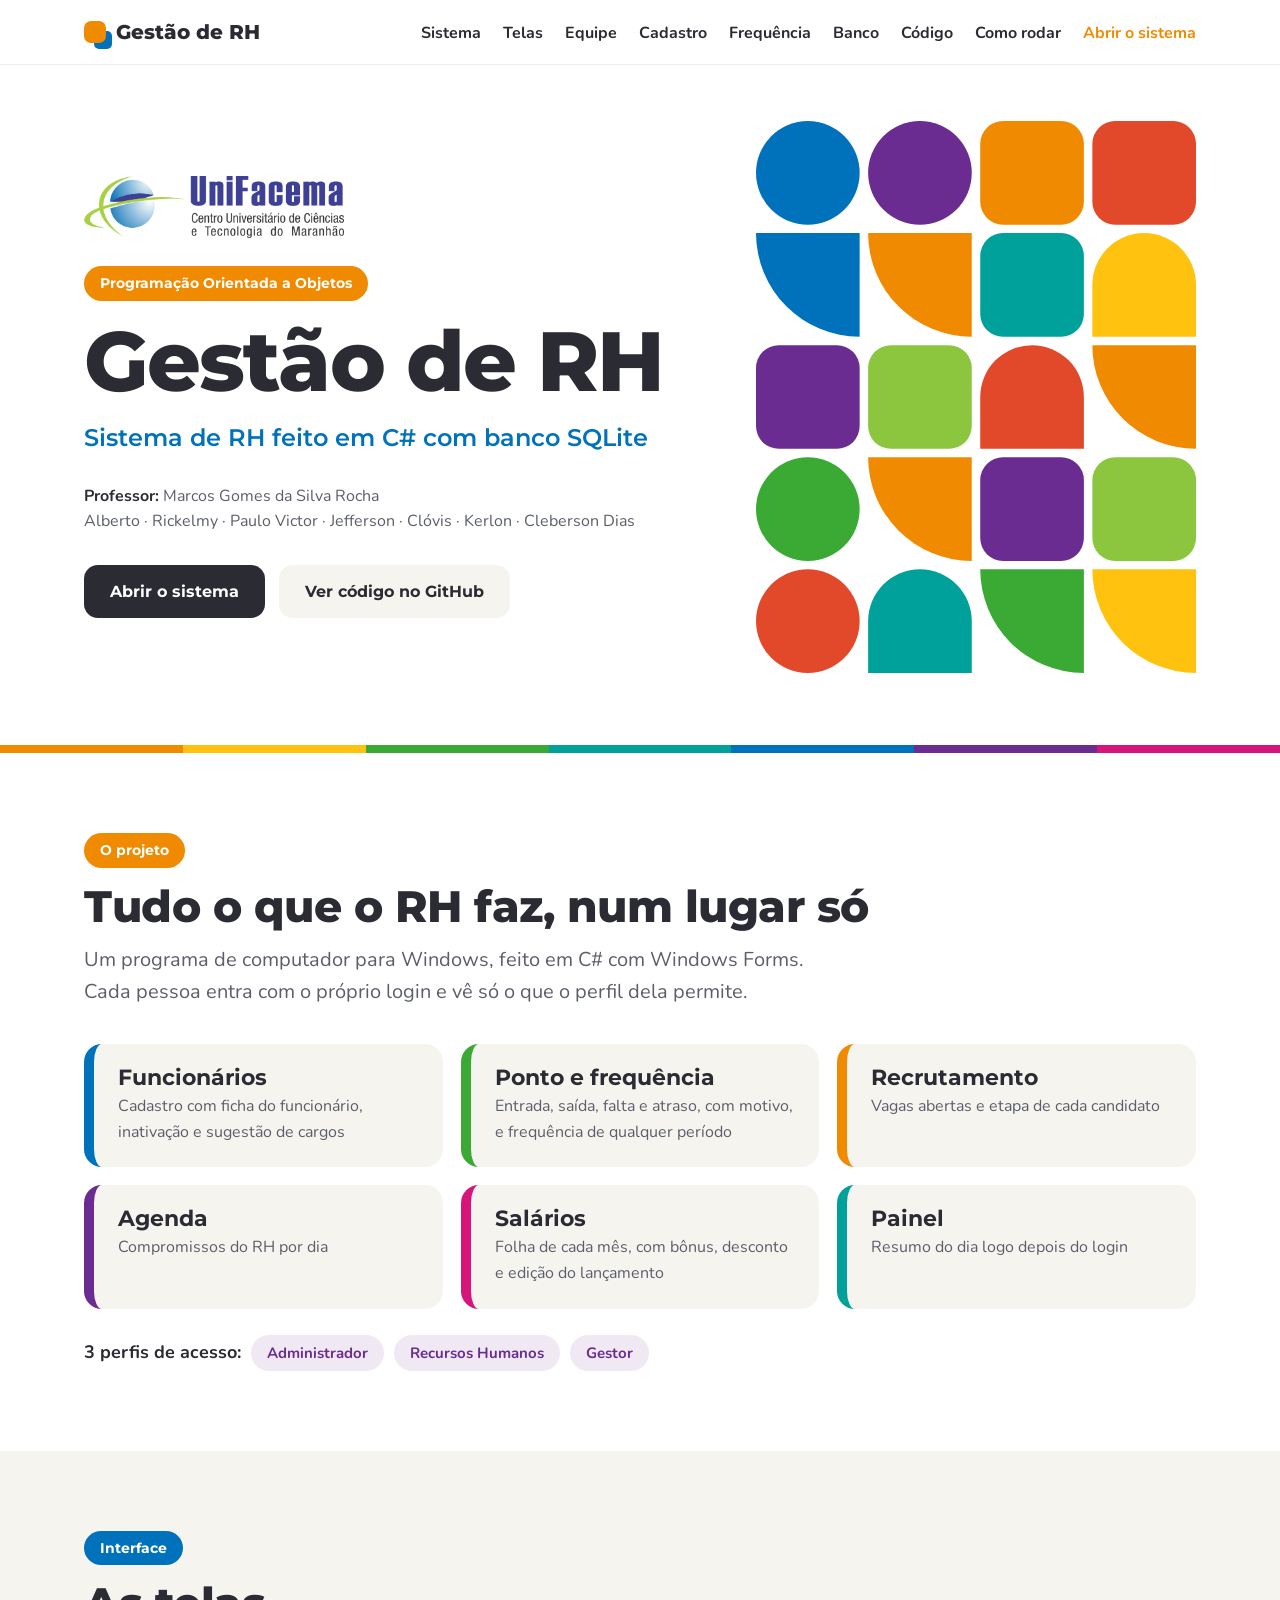
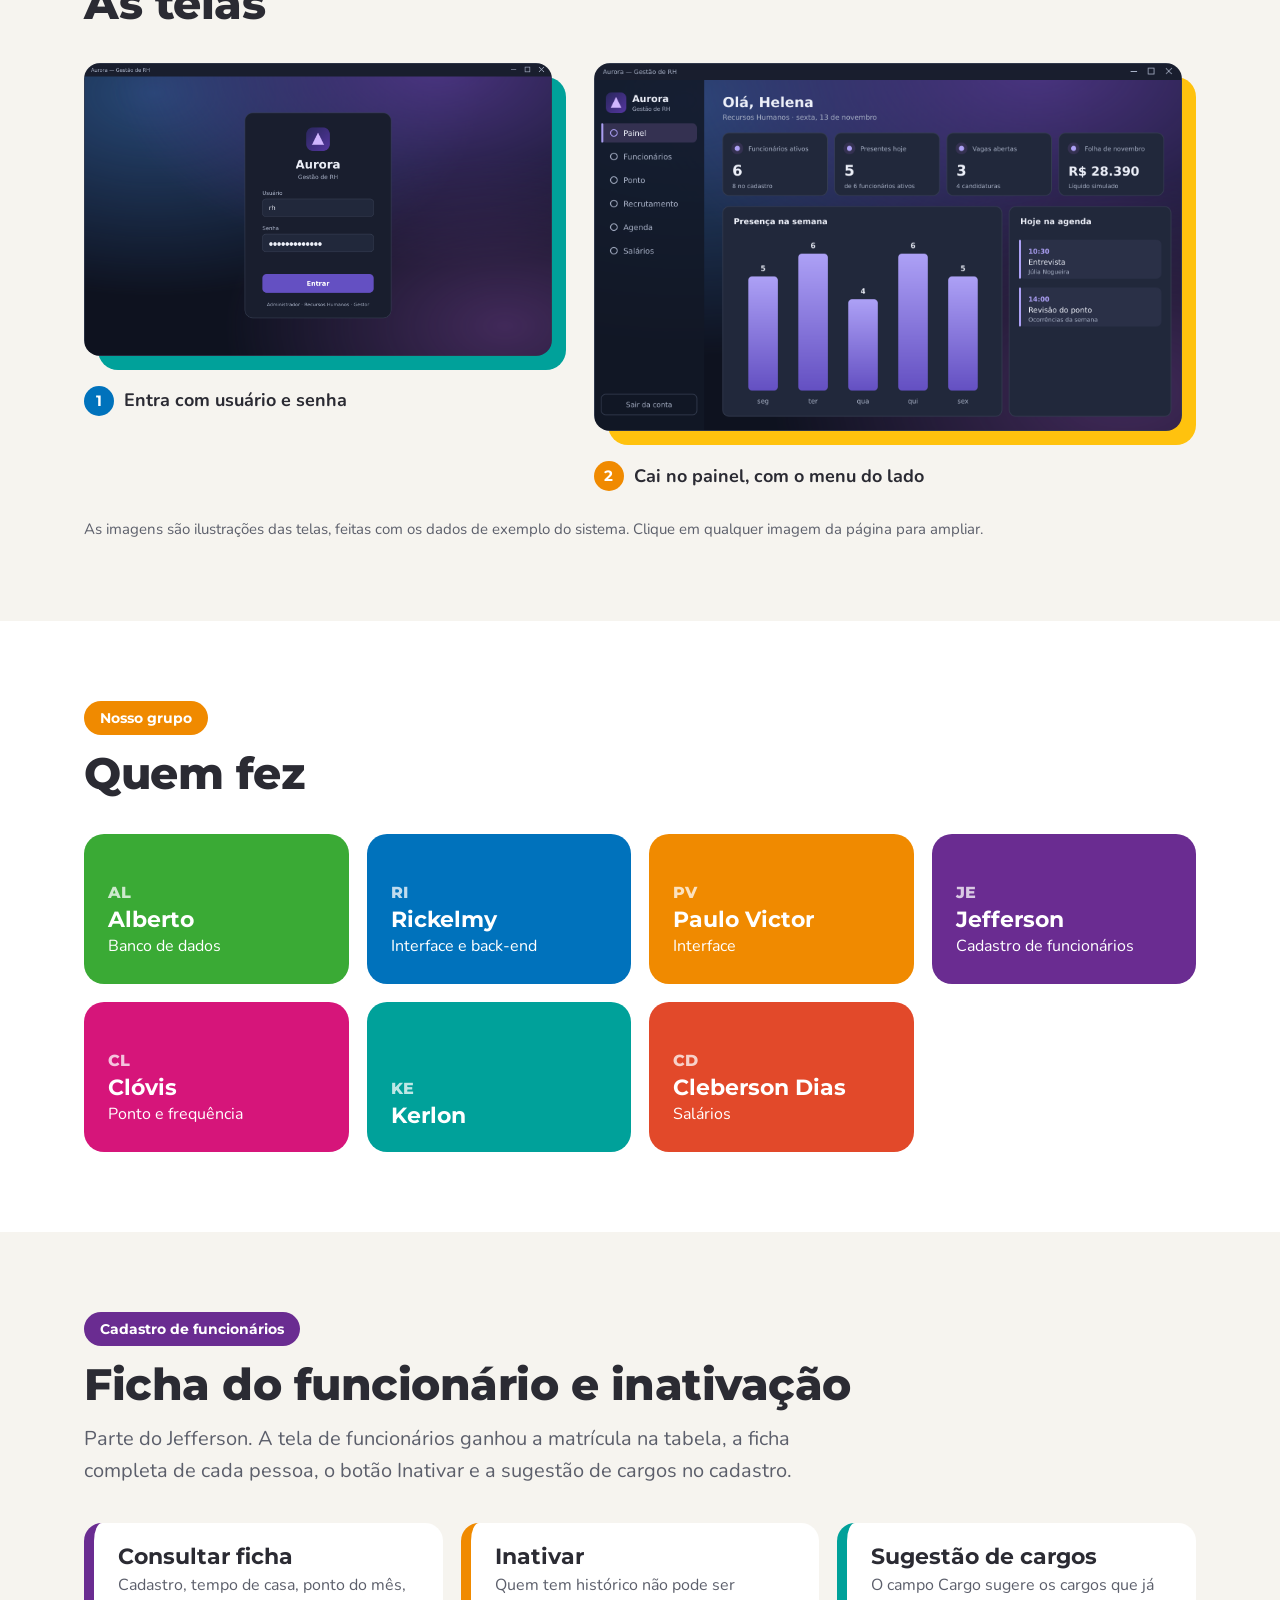
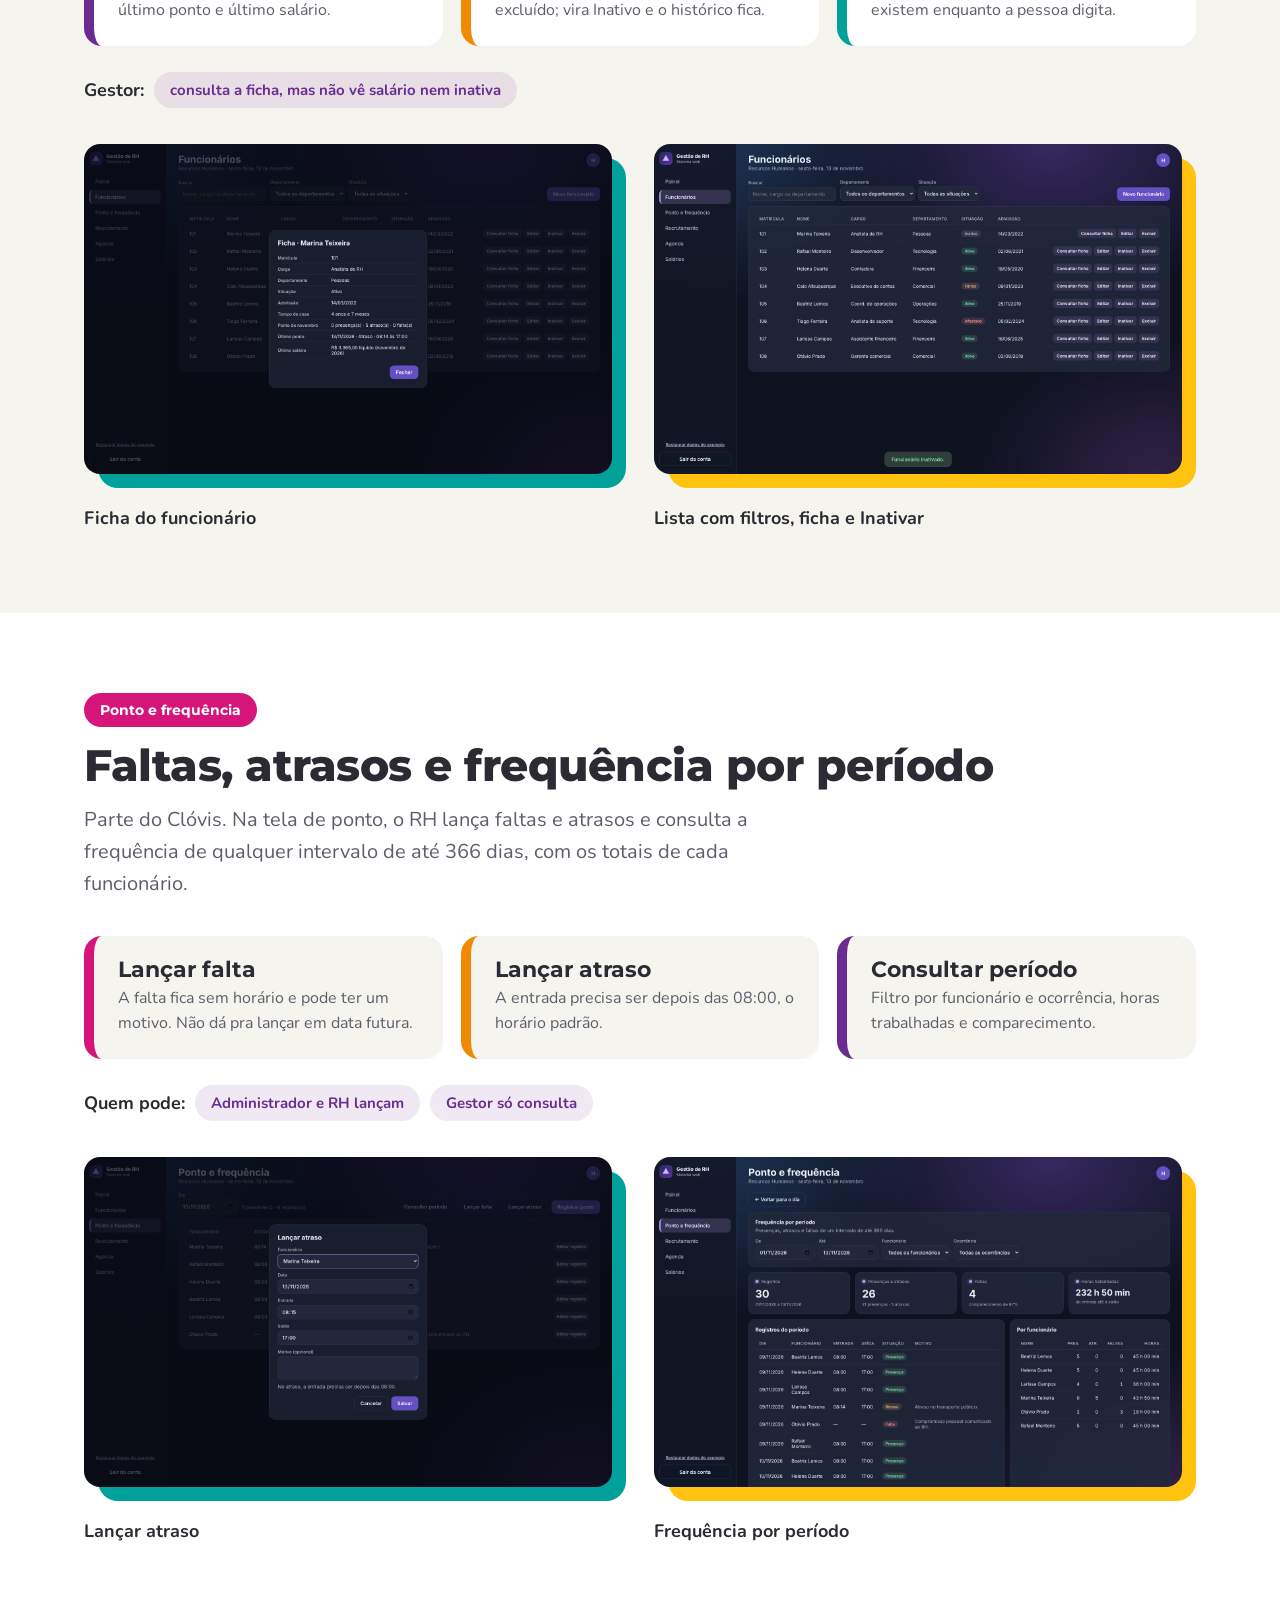
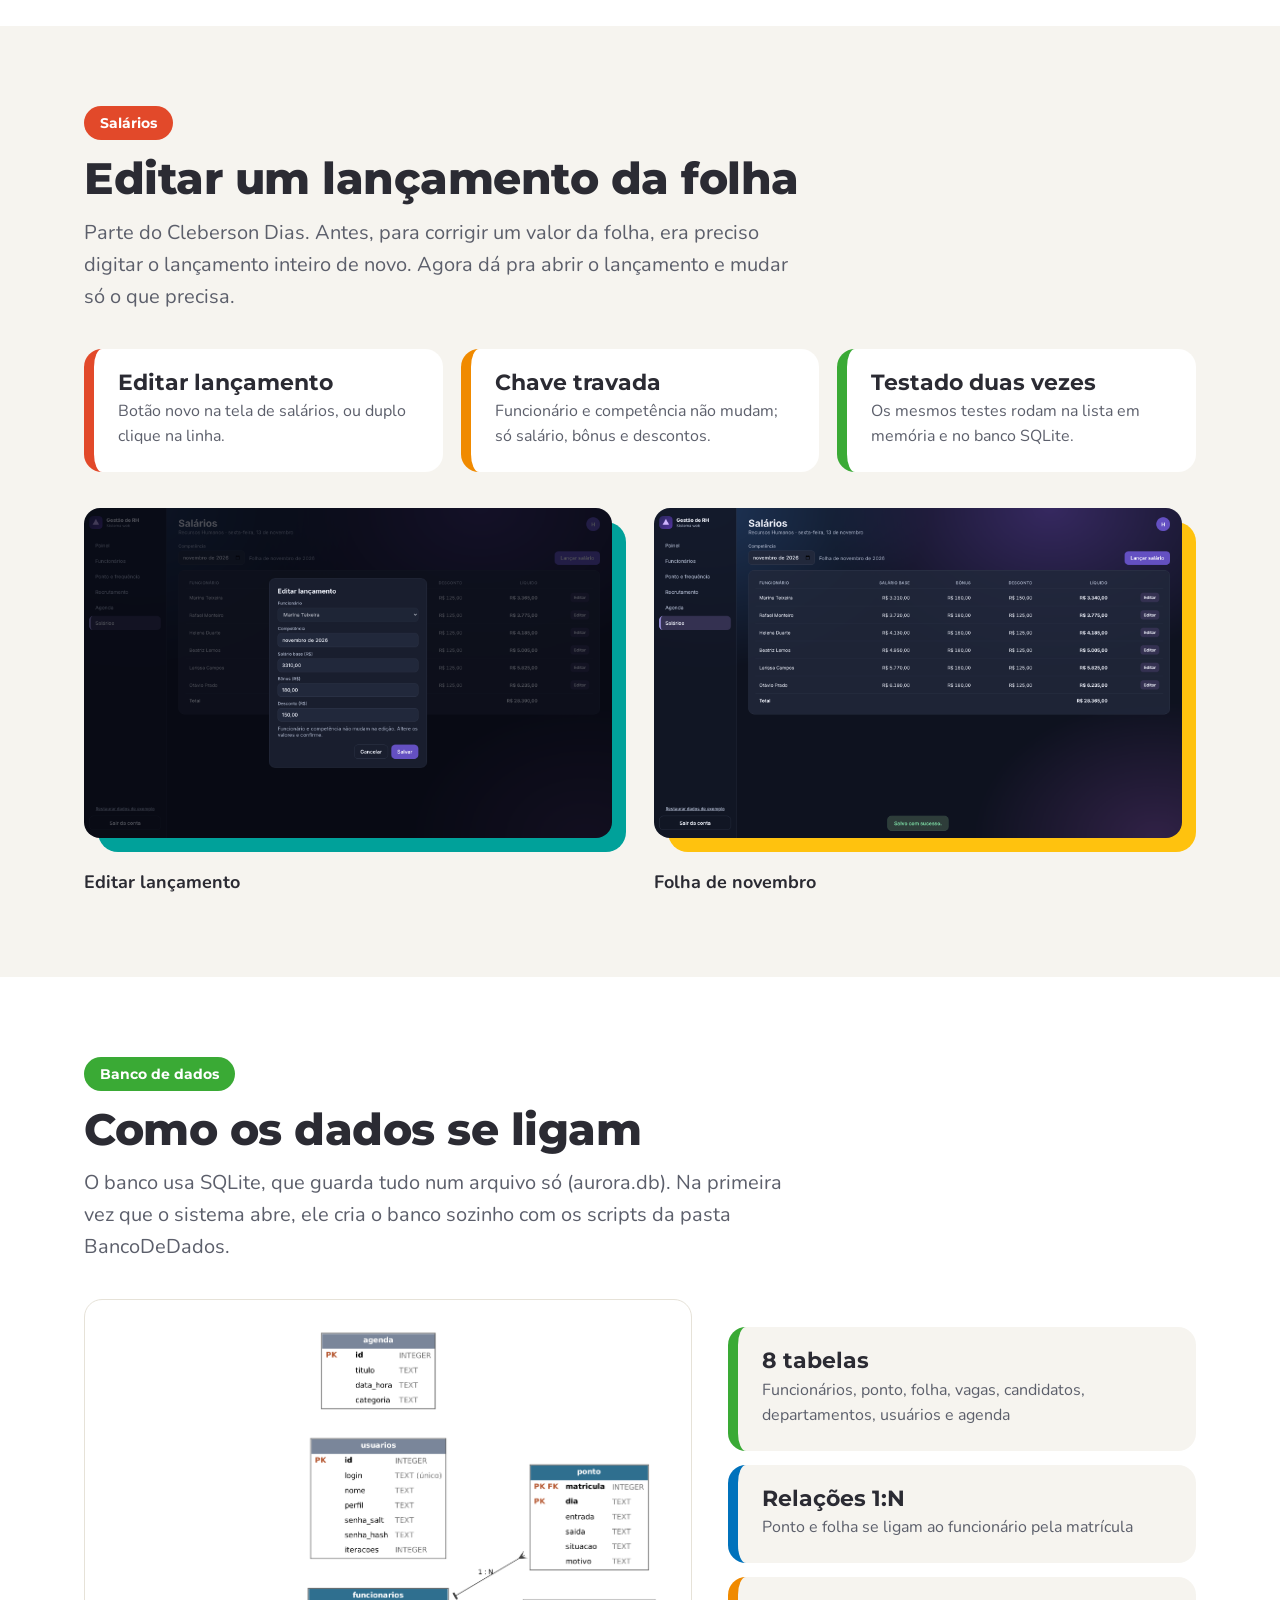
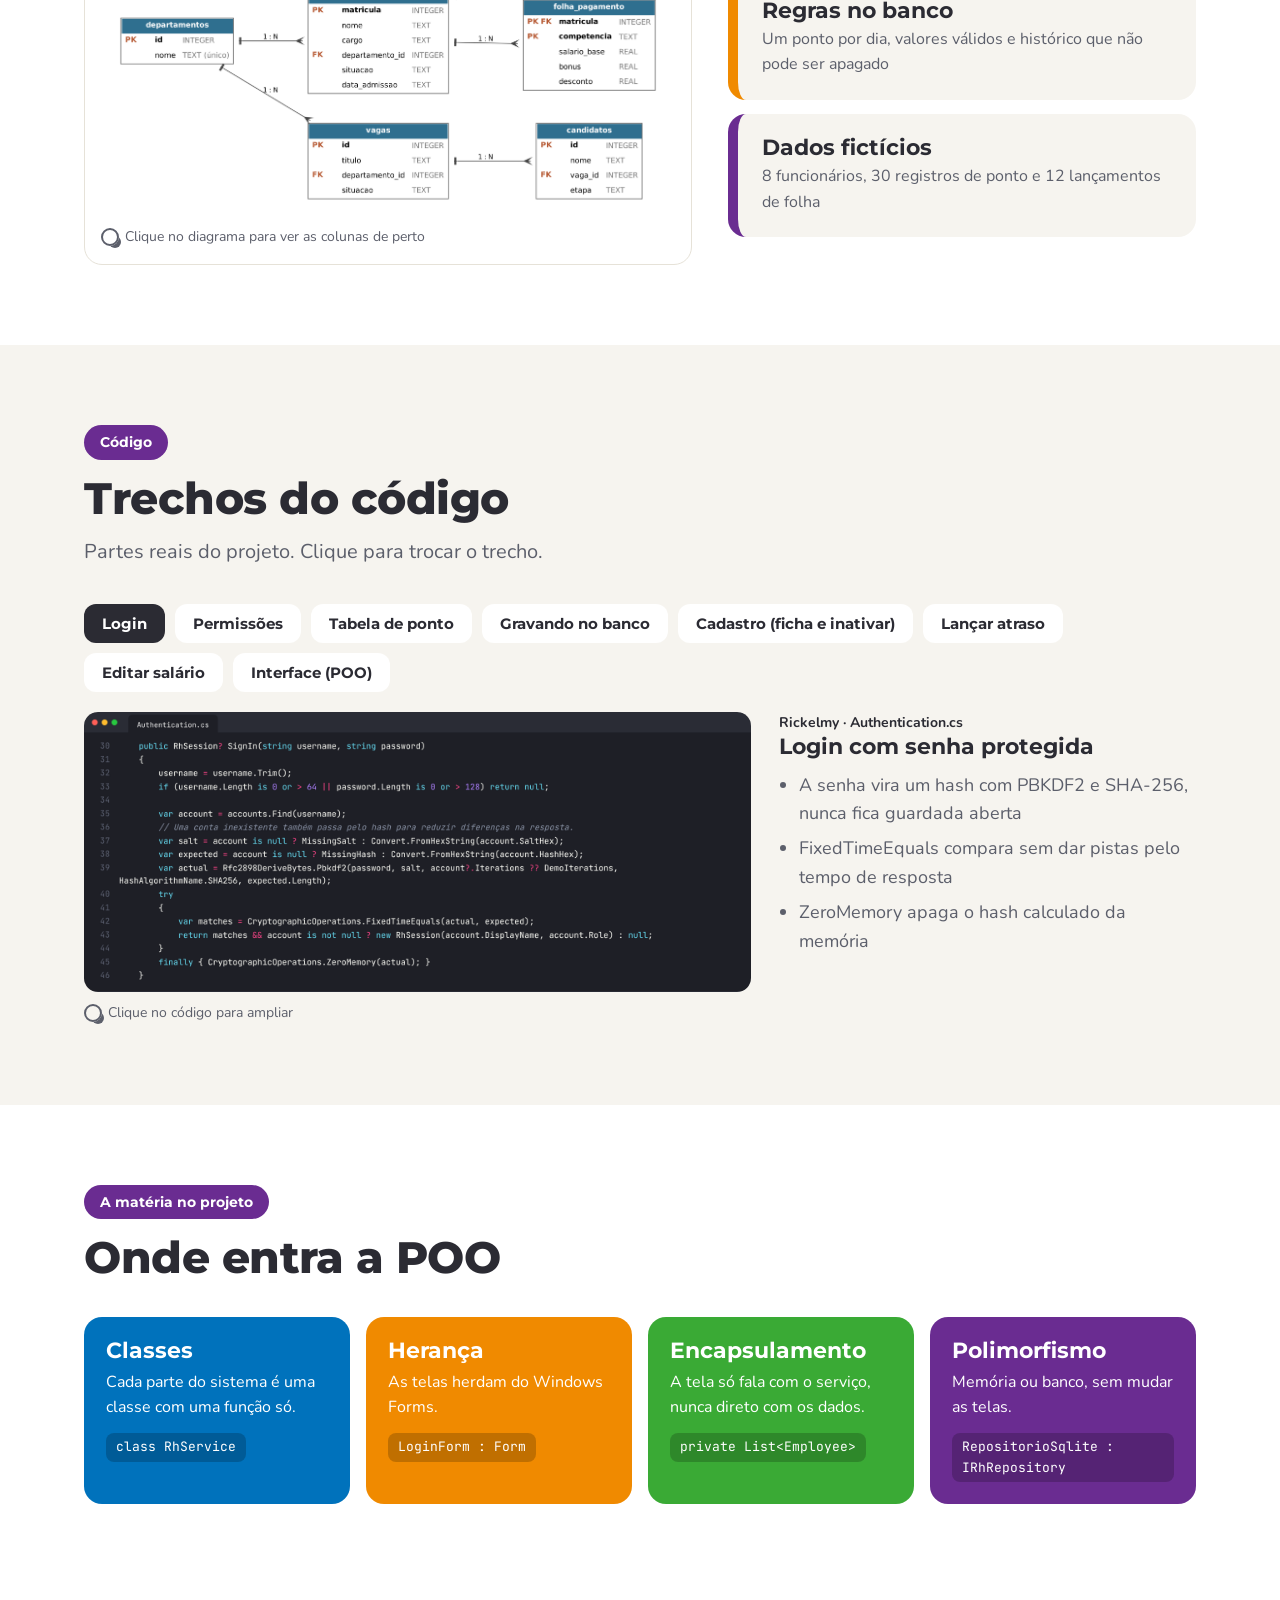
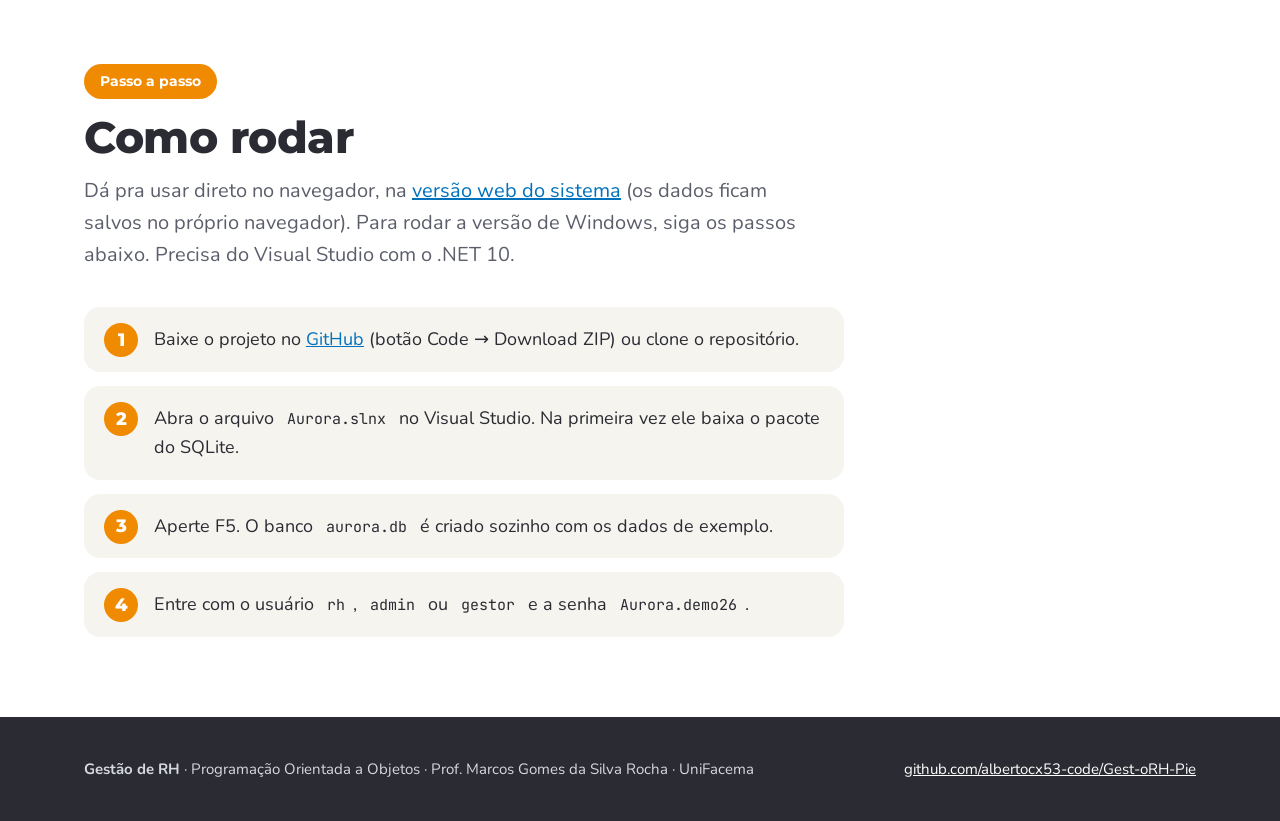
==== commit e57c509c: "Inclui a parte do Jefferson (cadastro de funcionários) no site e na versão web - Versão web: Consult" ====
--- a/site/index.html
+++ b/site/index.html
@@ -86,11 +86,11 @@
 @media(max-width:900px){.duo{grid-template-columns:1fr}}
 .diag{background:#fff;border-radius:18px;padding:16px;border:1px solid #eee}
 .lista{display:flex;flex-direction:column;gap:14px}
-.lista .area{background:#fff}
+.lista .area{background:var(--bgsoft)}
 
 /* código */
 .tabs{display:flex;gap:10px;flex-wrap:wrap;margin-top:36px}
-.tabs button{font-family:"Montserrat",sans-serif;font-weight:700;font-size:15px;border:0;border-radius:12px;padding:10px 18px;background:var(--bgsoft);color:var(--ink);cursor:pointer}
+.tabs button{font-family:"Montserrat",sans-serif;font-weight:700;font-size:15px;border:0;border-radius:12px;padding:10px 18px;background:#fff;color:var(--ink);cursor:pointer}
 .tabs button.on{background:var(--ink);color:#fff}
 .code-box{margin-top:20px;display:grid;grid-template-columns:1.6fr 1fr;gap:28px;align-items:start}
 @media(max-width:900px){.code-box{grid-template-columns:1fr}}
@@ -110,7 +110,7 @@
 
 /* rodar */
 ol.passos{counter-reset:p;list-style:none;padding:0;margin:36px 0 0;display:grid;gap:14px;max-width:760px}
-ol.passos li{counter-increment:p;background:#fff;border-radius:16px;padding:18px 22px 18px 70px;position:relative}
+ol.passos li{counter-increment:p;background:var(--bgsoft);border-radius:16px;padding:18px 22px 18px 70px;position:relative}
 ol.passos li::before{content:counter(p);position:absolute;left:20px;top:16px;width:34px;height:34px;border-radius:50%;background:var(--orange);color:#fff;font-family:"Montserrat",sans-serif;font-weight:800;display:flex;align-items:center;justify-content:center}
 code.inline{font-family:"JetBrains Mono",monospace;font-size:15px;background:var(--bgsoft);padding:2px 8px;border-radius:6px}
 ol.passos code.inline{background:var(--bgsoft)}
@@ -145,6 +145,7 @@
       <li><a href="#sistema">Sistema</a></li>
       <li><a href="#telas">Telas</a></li>
       <li><a href="#equipe">Equipe</a></li>
+      <li><a href="#cadastro">Cadastro</a></li>
       <li><a href="#frequencia">Frequência</a></li>
       <li><a href="#banco">Banco</a></li>
       <li><a href="#codigo">Código</a></li>
@@ -178,7 +179,7 @@
     <h2>Tudo o que o RH faz, num lugar só</h2>
     <p class="lead">Um programa de computador para Windows, feito em C# com Windows Forms. Cada pessoa entra com o próprio login e vê só o que o perfil dela permite.</p>
     <div class="grid3">
-      <div class="area"><h3>Funcionários</h3><p>Cadastro, cargo, departamento e situação</p></div>
+      <div class="area"><h3>Funcionários</h3><p>Cadastro com ficha do funcionário, inativação e sugestão de cargos</p></div>
       <div class="area l-green"><h3>Ponto e frequência</h3><p>Entrada, saída, falta e atraso, com motivo, e frequência de qualquer período</p></div>
       <div class="area l-orange"><h3>Recrutamento</h3><p>Vagas abertas e etapa de cada candidato</p></div>
       <div class="area l-purple"><h3>Agenda</h3><p>Compromissos do RH por dia</p></div>
@@ -223,7 +224,25 @@
   </div>
 </section>
 
-<section id="frequencia" class="soft">
+<section id="cadastro" class="soft">
+  <div class="wrap">
+    <span class="tab t-purple">Cadastro de funcionários</span>
+    <h2>Ficha do funcionário e inativação</h2>
+    <p class="lead">Parte do Jefferson. A tela de funcionários ganhou a matrícula na tabela, a ficha completa de cada pessoa, o botão Inativar e a sugestão de cargos no cadastro.</p>
+    <div class="grid3">
+      <div class="area l-purple"><h3>Consultar ficha</h3><p>Cadastro, tempo de casa, ponto do mês, último ponto e último salário.</p></div>
+      <div class="area l-orange"><h3>Inativar</h3><p>Quem tem histórico não pode ser excluído; vira Inativo e o histórico fica.</p></div>
+      <div class="area l-teal"><h3>Sugestão de cargos</h3><p>O campo Cargo sugere os cargos que já existem enquanto a pessoa digita.</p></div>
+    </div>
+    <div class="perfis"><b>Gestor:</b><span class="chip">consulta a ficha, mas não vê salário nem inativa</span></div>
+    <div class="telas" style="grid-template-columns:1fr 1fr">
+      <figure class="shot a" style="margin:0"><div class="frame"><img src="img/telas/jef_ficha.png" alt="Ficha do funcionário na versão web"></div><figcaption>Ficha do funcionário</figcaption></figure>
+      <figure class="shot b" style="margin:0"><div class="frame"><img src="img/telas/jef_lista.png" alt="Lista de funcionários com filtros e botões"></div><figcaption>Lista com filtros, ficha e Inativar</figcaption></figure>
+    </div>
+  </div>
+</section>
+
+<section id="frequencia">
   <div class="wrap">
     <span class="tab t-pink">Ponto e frequência</span>
     <h2>Faltas, atrasos e frequência por período</h2>
@@ -241,7 +260,7 @@
   </div>
 </section>
 
-<section id="salarios">
+<section id="salarios" class="soft">
   <div class="wrap">
     <span class="tab" style="background:var(--red)">Salários</span>
     <h2>Editar um lançamento da folha</h2>
@@ -258,7 +277,7 @@
   </div>
 </section>
 
-<section id="banco" class="soft">
+<section id="banco">
   <div class="wrap">
     <span class="tab t-green">Banco de dados</span>
     <h2>Como os dados se ligam</h2>
@@ -275,7 +294,7 @@
   </div>
 </section>
 
-<section id="codigo">
+<section id="codigo" class="soft">
   <div class="wrap">
     <span class="tab t-purple">Código</span>
     <h2>Trechos do código</h2>
@@ -285,9 +304,10 @@
       <button data-i="1">Permissões</button>
       <button data-i="2">Tabela de ponto</button>
       <button data-i="3">Gravando no banco</button>
-      <button data-i="4">Lançar atraso</button>
-      <button data-i="5">Editar salário</button>
-      <button data-i="6">Interface (POO)</button>
+      <button data-i="4">Cadastro (ficha e inativar)</button>
+      <button data-i="5">Lançar atraso</button>
+      <button data-i="6">Editar salário</button>
+      <button data-i="7">Interface (POO)</button>
     </div>
     <div class="code-box">
       <div><img id="code-img" src="img/code_login.png" alt="Código do método SignIn"><p class="dica-zoom">Clique no código para ampliar</p></div>
@@ -296,7 +316,7 @@
   </div>
 </section>
 
-<section class="soft">
+<section>
   <div class="wrap">
     <span class="tab t-purple">A matéria no projeto</span>
     <h2>Onde entra a POO</h2>
@@ -352,6 +372,8 @@
    l:["Chave dupla (matrícula + dia): um ponto por pessoa por dia","CHECK só aceita Presença, Atraso ou Falta","ON DELETE RESTRICT protege o histórico"]},
   {img:"img/code_repositorio.png", alt:"Código C# que grava o ponto no banco", t:"Gravando no banco", w:"Alberto · RepositorioSqlite.cs",
    l:["Valores vão por parâmetro, o que protege contra SQL Injection","Entrada e saída vazias viram NULL na falta","Se o banco recusar, aparece uma mensagem clara na tela"]},
+  {img:"img/code_cadastro.png", alt:"Código da ficha e do MudarSituacao em CadastroDeFuncionarios.cs", t:"Ficha e Inativar", w:"Jefferson · CadastroDeFuncionarios.cs",
+   l:["O salário só é buscado se o perfil pode ver a folha","Inativar troca só a situação e mantém o histórico","As regras de perfil vêm do SaveEmployee do RhService"]},
   {img:"img/code_frequencia.png", alt:"Código do método LancarAtraso em FrequenciaDePonto.cs", t:"Lançar atraso", w:"Clóvis · FrequenciaDePonto.cs",
    l:["Método de extensão: o RhService não precisou mudar","Só aceita entrada depois das 08:00","As outras regras vêm do SaveAttendance do RhService"]},
   {img:"img/code_salarios.png", alt:"Código do botão Editar lançamento em AuroraForm.Modules.cs", t:"Editar lançamento", w:"Cleberson Dias · AuroraForm.Modules.cs",
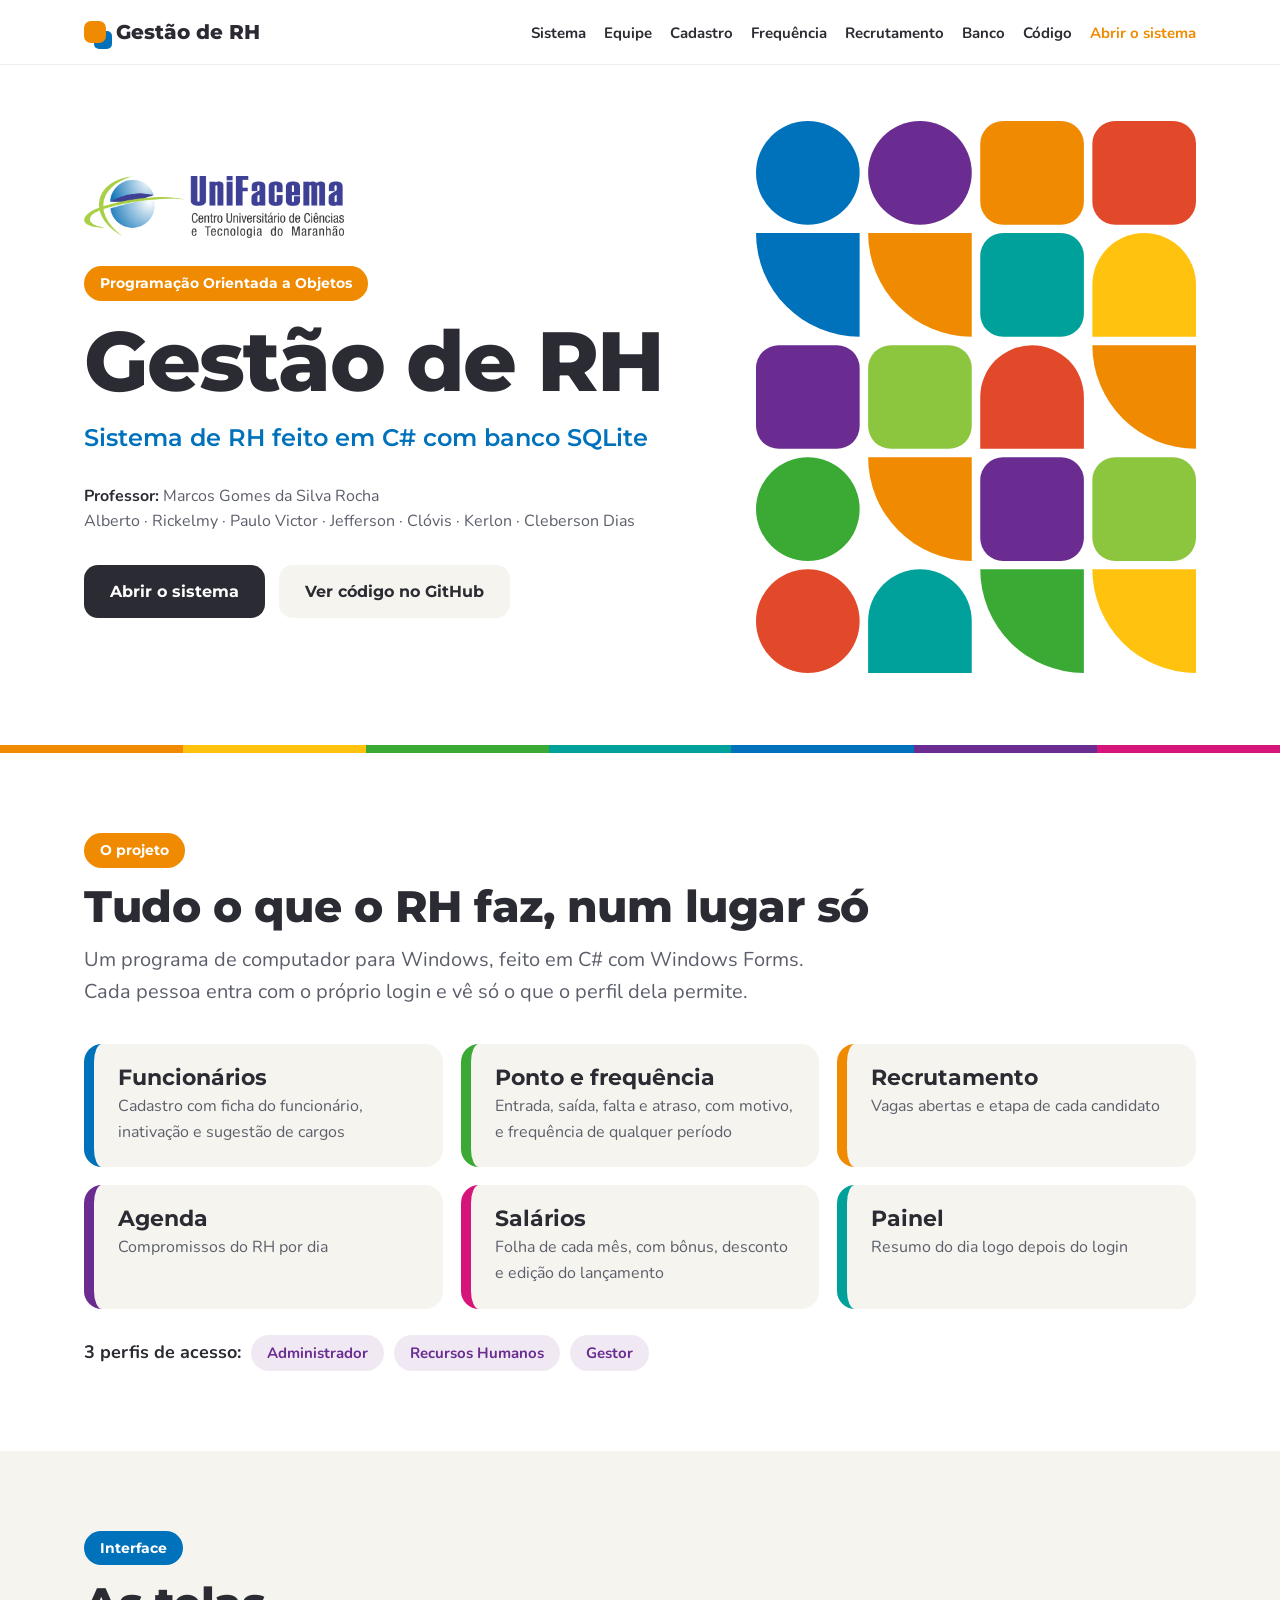
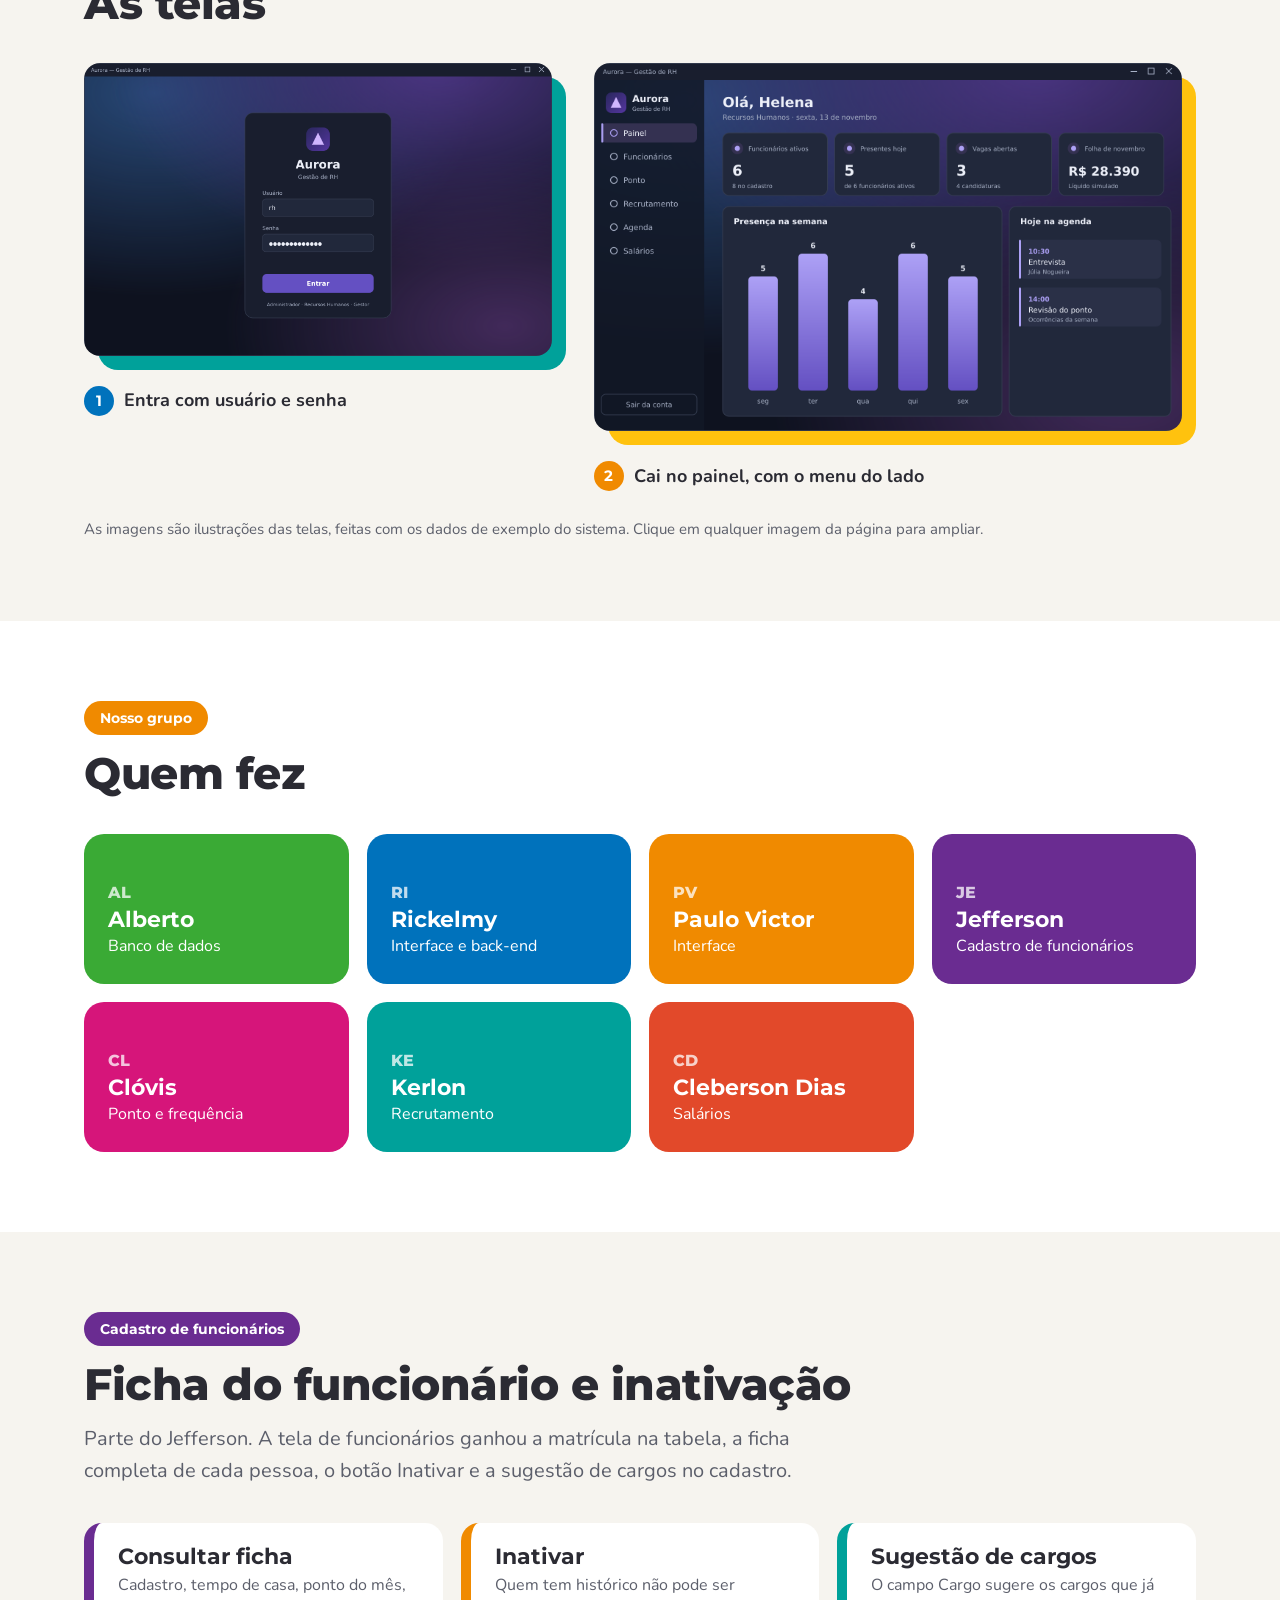
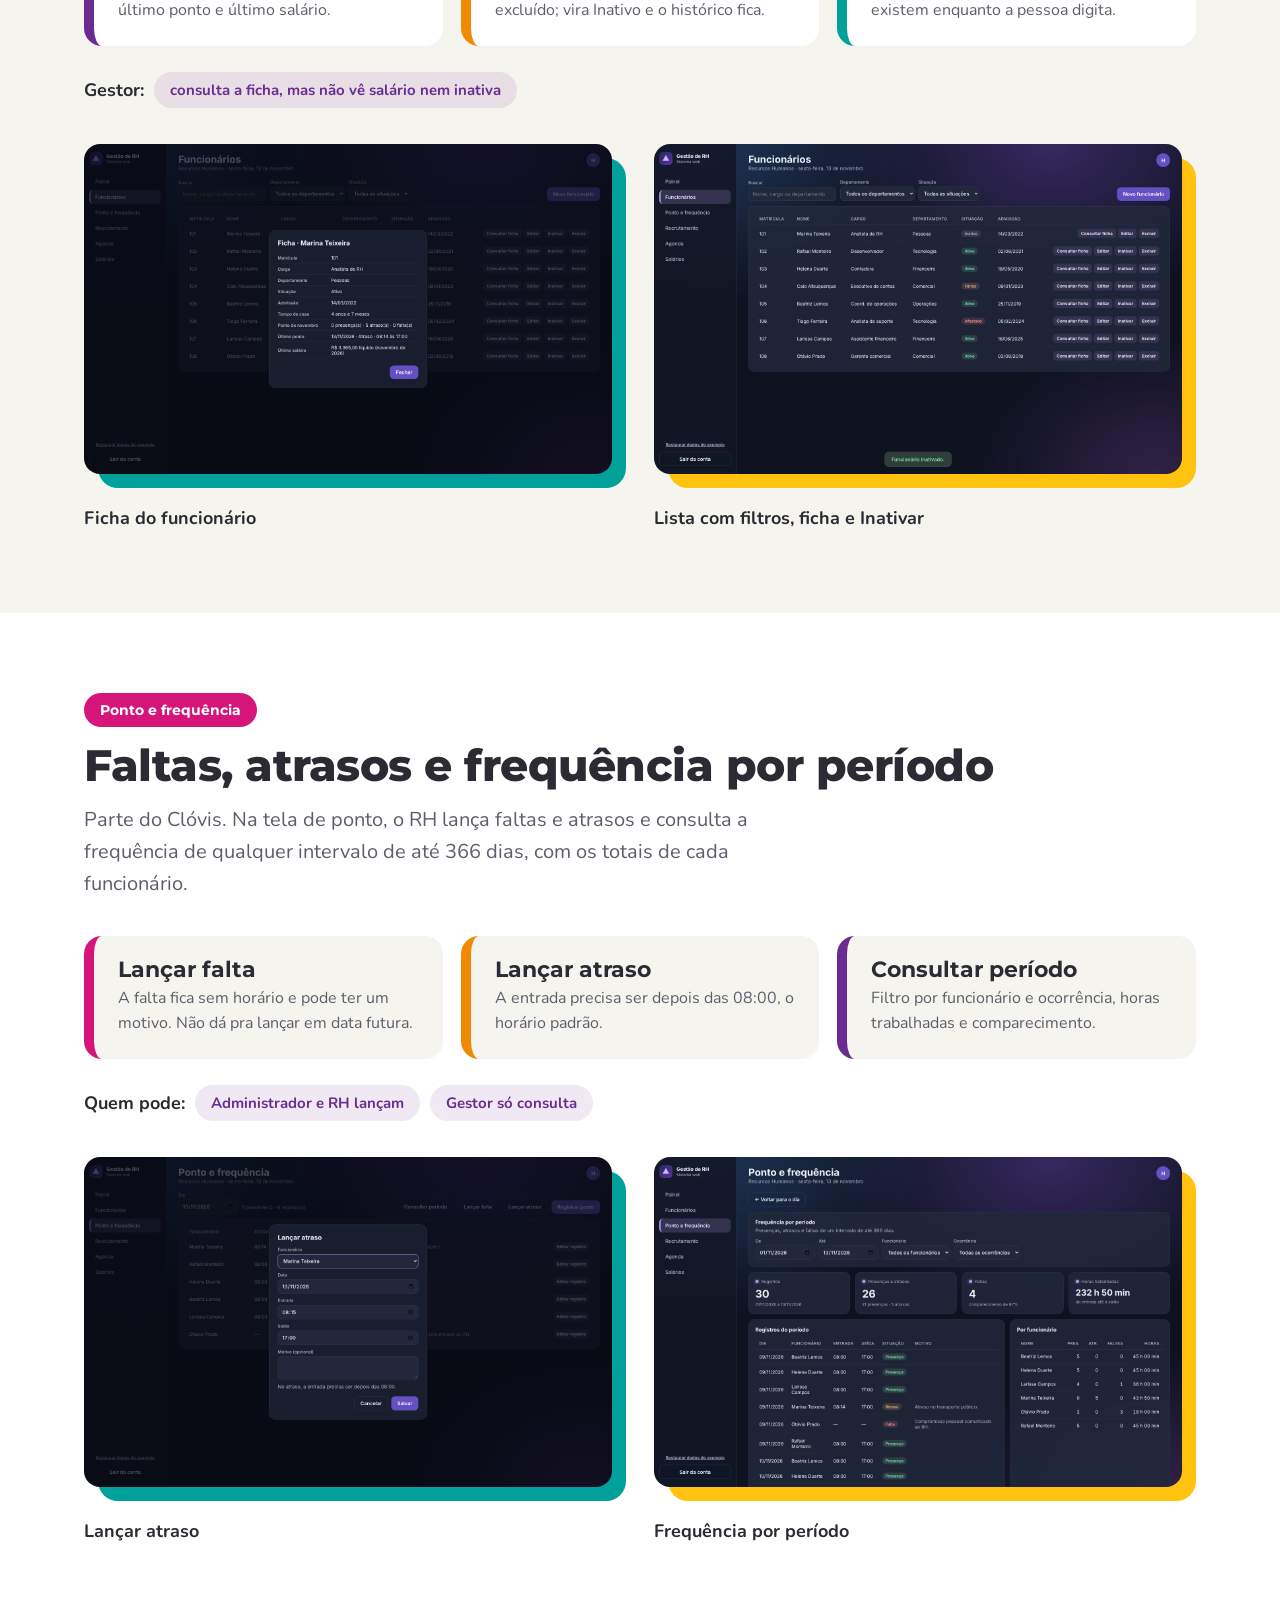
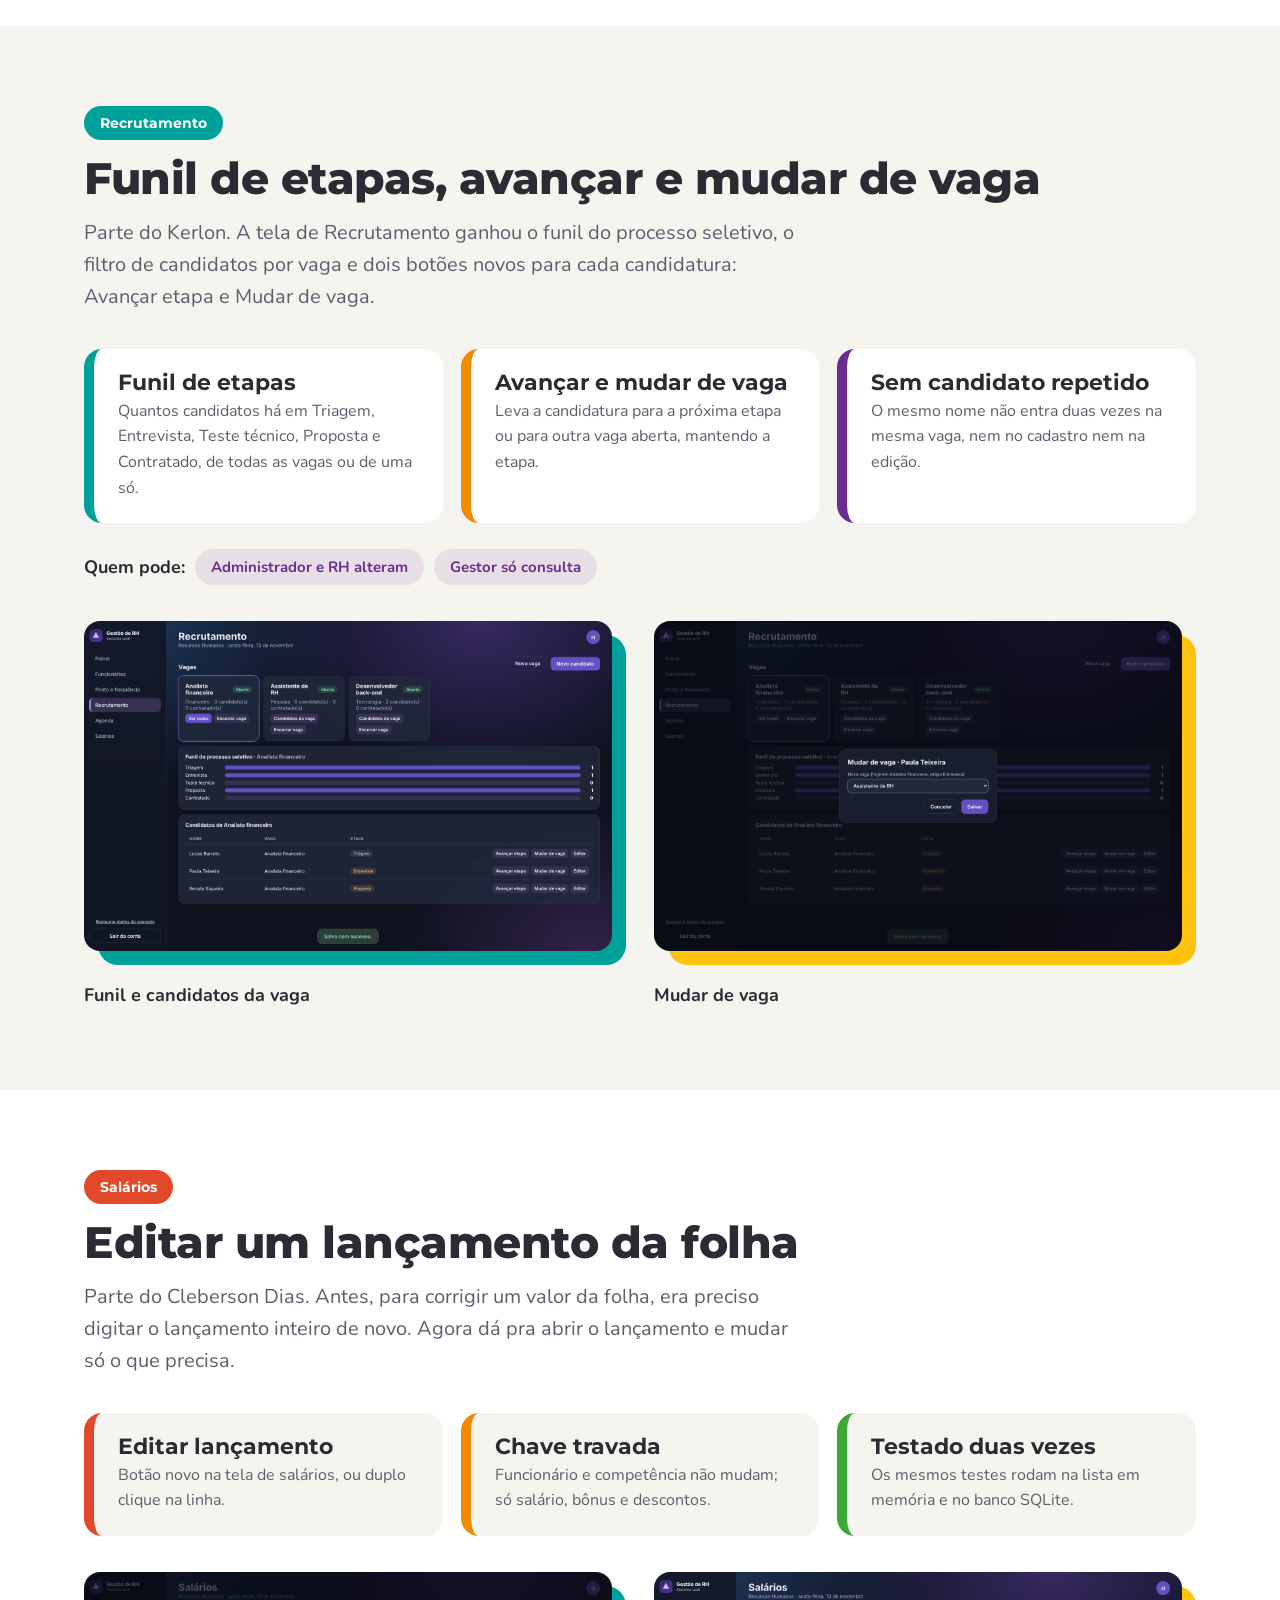
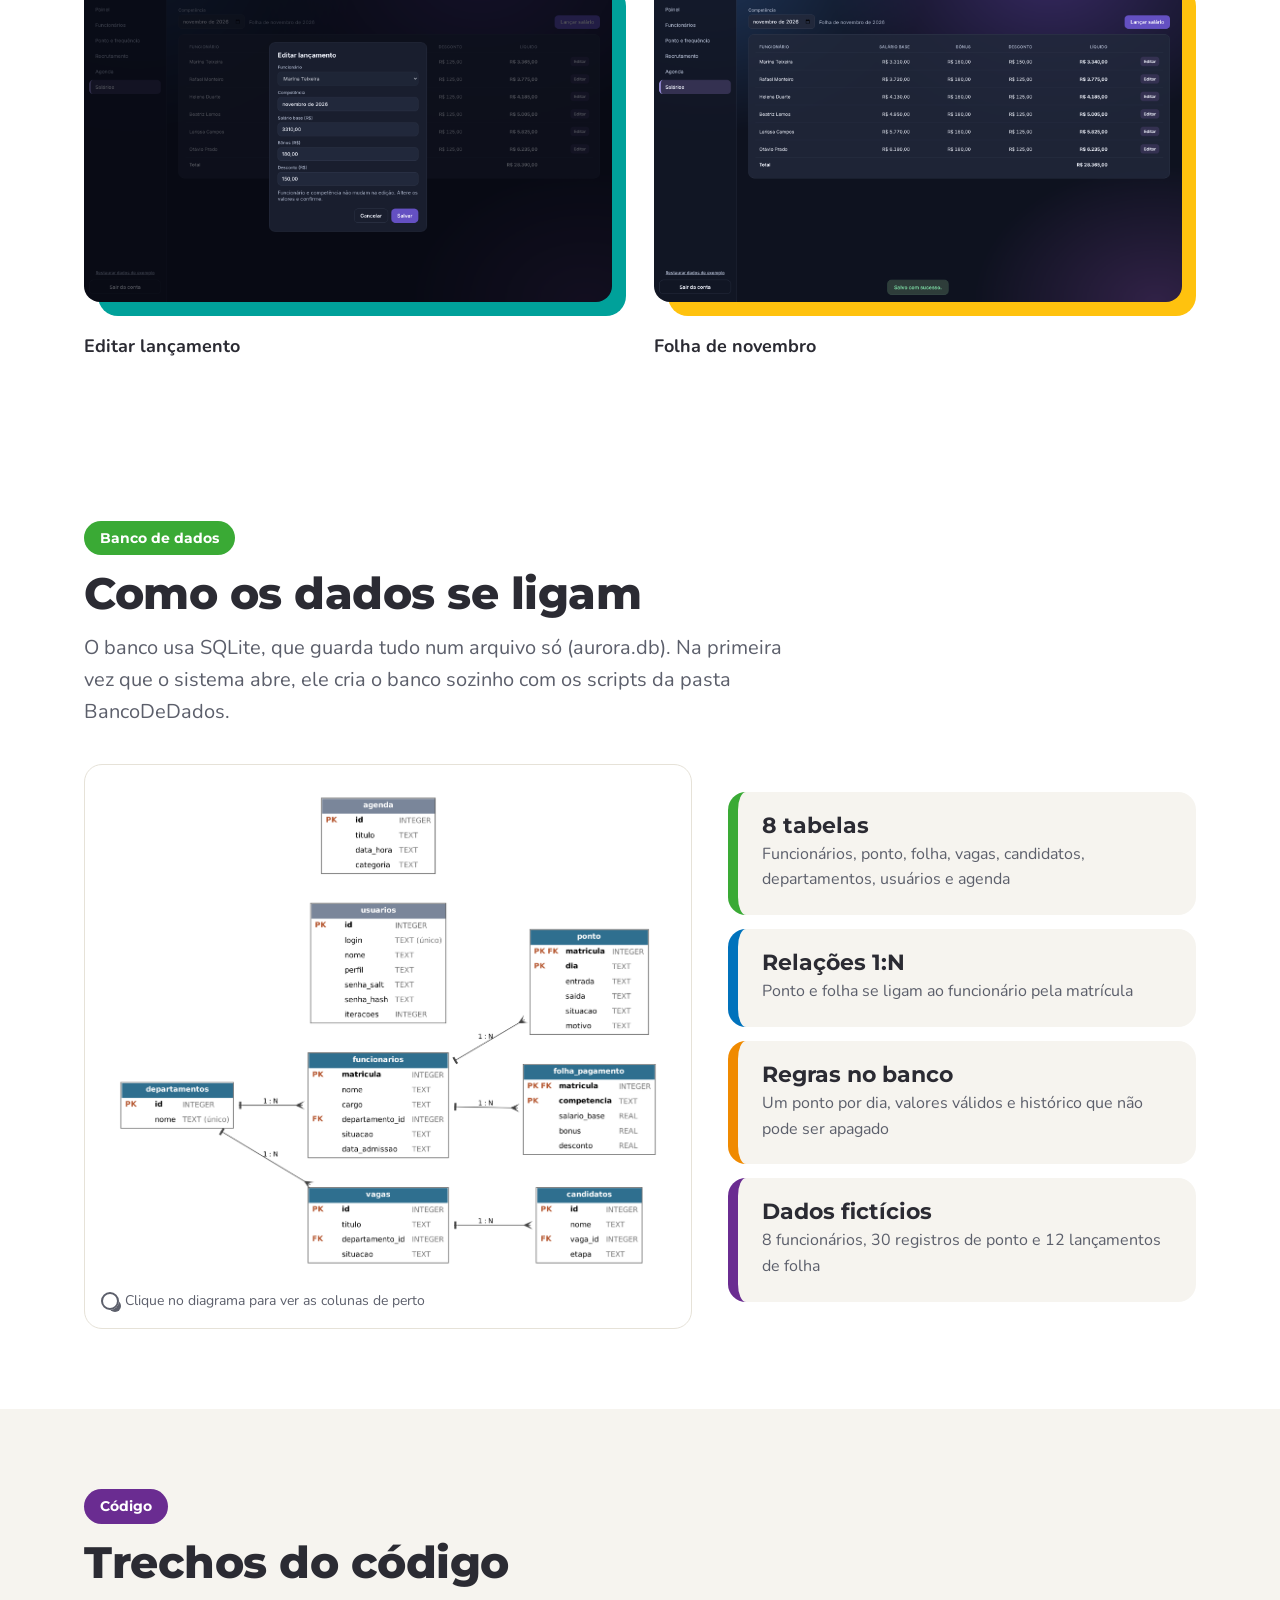
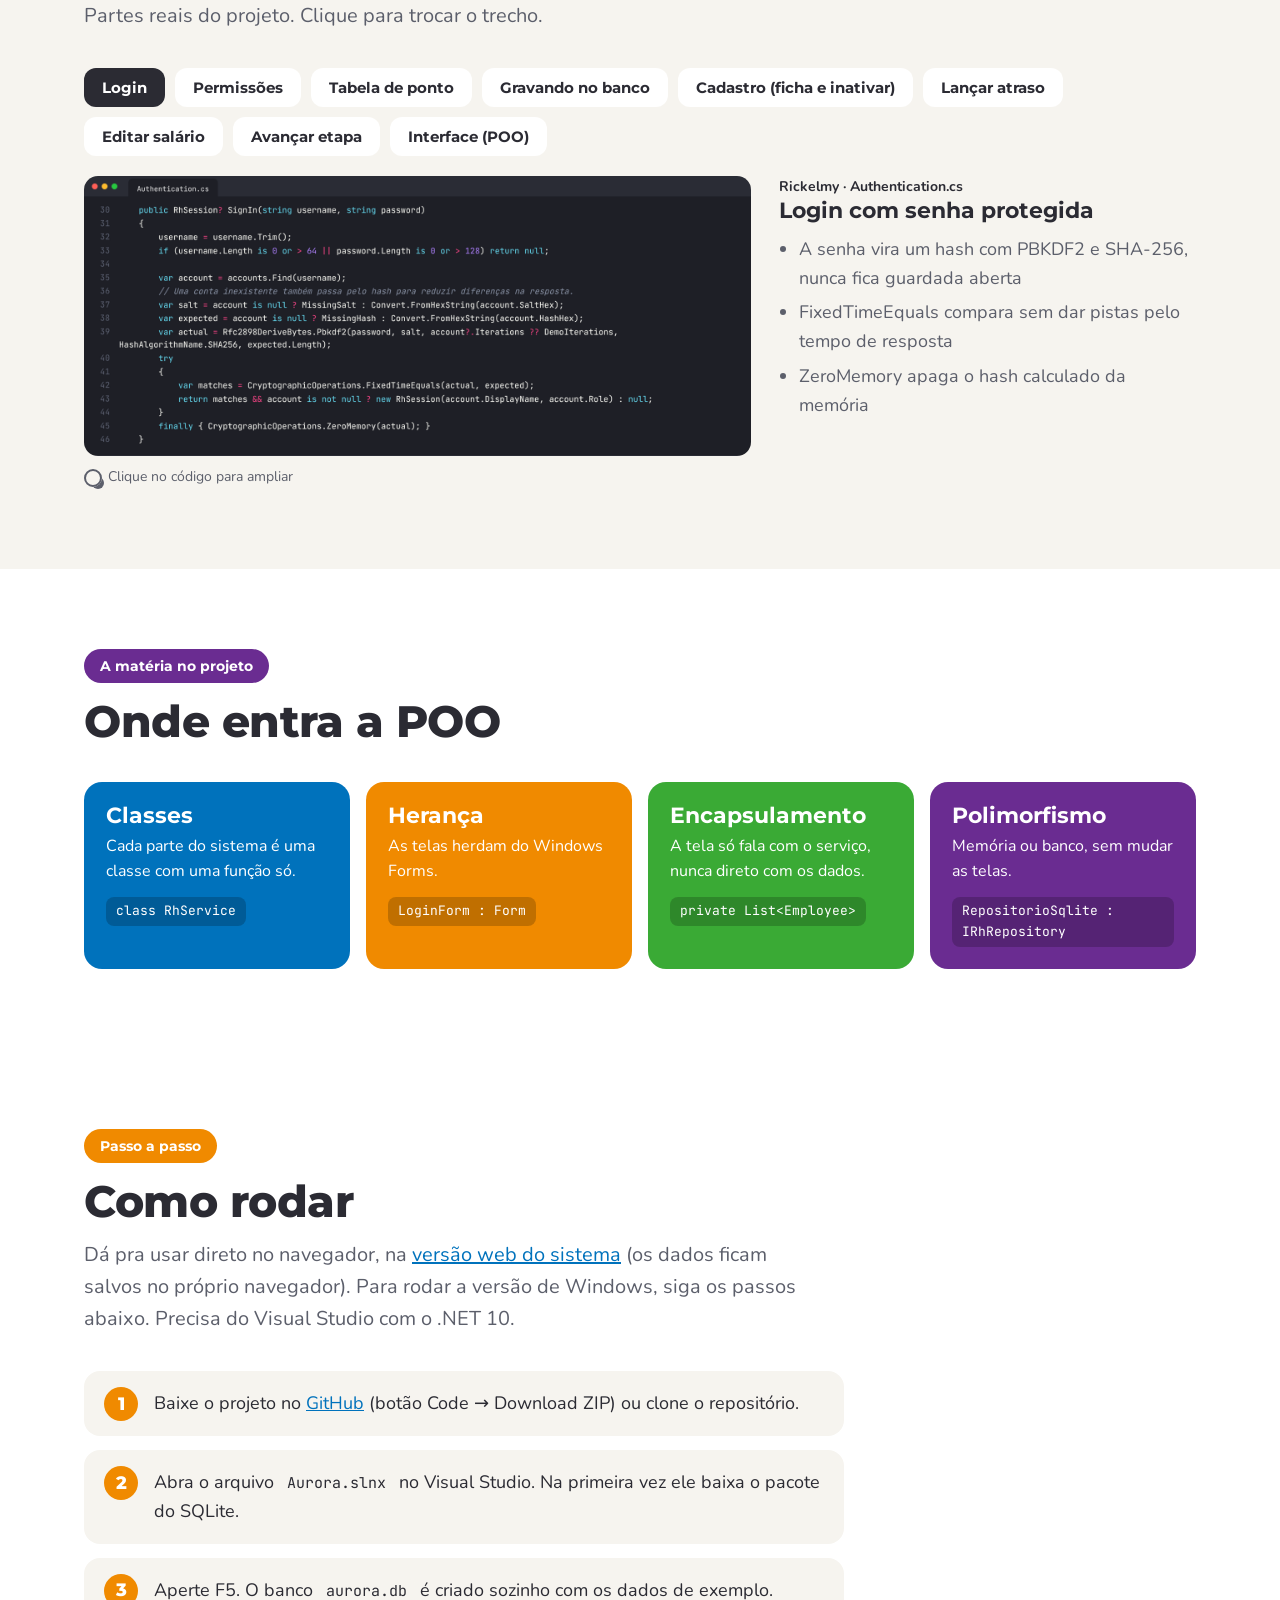
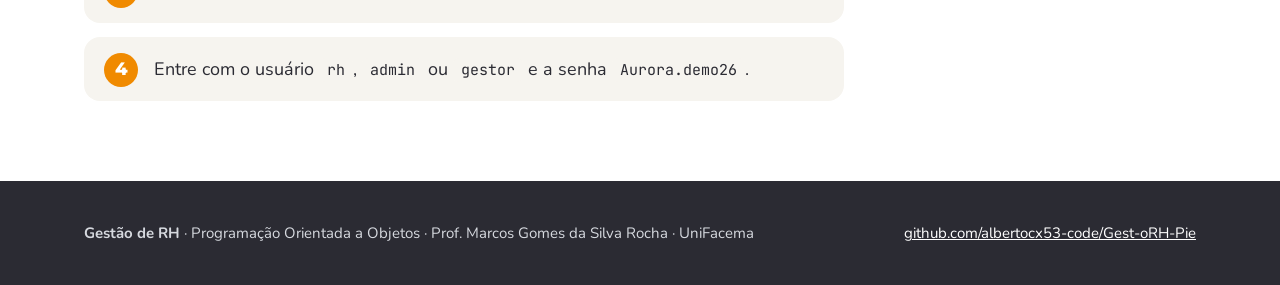
==== commit cc954b27: "Integra a parte do Kerlon (Recrutamento) no site e na versão web - Versão web: funil de etapas, cand" ====
--- a/site/index.html
+++ b/site/index.html
@@ -21,7 +21,7 @@
 img{max-width:100%;display:block}
 .wrap{max-width:1160px;margin:0 auto;padding:0 24px}
 .tab{display:inline-block;font-family:"Montserrat",sans-serif;font-weight:700;font-size:14px;color:#fff;padding:6px 16px;border-radius:999px;margin-bottom:14px}
-.t-orange{background:var(--orange)}.t-blue{background:var(--blue)}.t-green{background:var(--green)}.t-purple{background:var(--purple)}.t-pink{background:var(--pink)}
+.t-orange{background:var(--orange)}.t-blue{background:var(--blue)}.t-green{background:var(--green)}.t-purple{background:var(--purple)}.t-pink{background:var(--pink)}.t-teal{background:var(--teal)}
 section{padding:80px 0}
 section.soft{background:var(--bgsoft)}
 .lead{font-size:20px;color:var(--soft);max-width:720px;margin-top:14px}
@@ -29,10 +29,12 @@
 /* topo */
 nav{position:sticky;top:0;z-index:10;background:rgba(255,255,255,.94);backdrop-filter:blur(6px);border-bottom:1px solid #eee}
 nav .wrap{display:flex;align-items:center;justify-content:space-between;height:64px;gap:16px}
-nav .logo{font-family:"Montserrat",sans-serif;font-weight:800;font-size:20px;color:var(--ink);text-decoration:none;display:flex;align-items:center;gap:10px}
+nav .logo{white-space:nowrap;flex-shrink:0;font-family:"Montserrat",sans-serif;font-weight:800;font-size:20px;color:var(--ink);text-decoration:none;display:flex;align-items:center;gap:10px}
 nav .logo span{display:inline-block;width:22px;height:22px;border-radius:7px;background:var(--orange);box-shadow:8px 8px 0 -2px var(--blue)}
-nav ul{display:flex;gap:22px;list-style:none;margin:0;padding:0}
-nav ul a{color:var(--ink);text-decoration:none;font-weight:700;font-size:16px}
+nav ul{display:flex;gap:18px;list-style:none;margin:0;padding:0}
+nav ul a{color:var(--ink);text-decoration:none;font-weight:700;font-size:15px;white-space:nowrap}
+nav .wrap > a:last-child, nav .wrap > .btn{white-space:nowrap}
+@media(max-width:1280px){nav ul li.extra{display:none}}
 nav ul a:hover{color:var(--orange)}
 @media(max-width:820px){nav ul{display:none}}
 
@@ -143,13 +145,14 @@
     <a class="logo" href="#topo"><span></span>Gestão de RH</a>
     <ul>
       <li><a href="#sistema">Sistema</a></li>
-      <li><a href="#telas">Telas</a></li>
+      <li class="extra"><a href="#telas">Telas</a></li>
       <li><a href="#equipe">Equipe</a></li>
       <li><a href="#cadastro">Cadastro</a></li>
       <li><a href="#frequencia">Frequência</a></li>
+      <li><a href="#recrutamento">Recrutamento</a></li>
       <li><a href="#banco">Banco</a></li>
       <li><a href="#codigo">Código</a></li>
-      <li><a href="#rodar">Como rodar</a></li>
+      <li class="extra"><a href="#rodar">Como rodar</a></li>
       <li><a href="sistema/" style="color:var(--orange)">Abrir o sistema</a></li>
     </ul>
   </div>
@@ -218,7 +221,7 @@
       <div class="mb b-orange"><span class="ini">PV</span><h3>Paulo Victor</h3><p>Interface</p></div>
       <div class="mb b-purple"><span class="ini">JE</span><h3>Jefferson</h3><p>Cadastro de funcionários</p></div>
       <div class="mb b-pink"><span class="ini">CL</span><h3>Clóvis</h3><p>Ponto e frequência</p></div>
-      <div class="mb b-teal"><span class="ini">KE</span><h3>Kerlon</h3></div>
+      <div class="mb b-teal"><span class="ini">KE</span><h3>Kerlon</h3><p>Recrutamento</p></div>
       <div class="mb b-red"><span class="ini">CD</span><h3>Cleberson Dias</h3><p>Salários</p></div>
     </div>
   </div>
@@ -260,7 +263,25 @@
   </div>
 </section>
 
-<section id="salarios" class="soft">
+<section id="recrutamento" class="soft">
+  <div class="wrap">
+    <span class="tab t-teal">Recrutamento</span>
+    <h2>Funil de etapas, avançar e mudar de vaga</h2>
+    <p class="lead">Parte do Kerlon. A tela de Recrutamento ganhou o funil do processo seletivo, o filtro de candidatos por vaga e dois botões novos para cada candidatura: Avançar etapa e Mudar de vaga.</p>
+    <div class="grid3">
+      <div class="area l-teal"><h3>Funil de etapas</h3><p>Quantos candidatos há em Triagem, Entrevista, Teste técnico, Proposta e Contratado, de todas as vagas ou de uma só.</p></div>
+      <div class="area l-orange"><h3>Avançar e mudar de vaga</h3><p>Leva a candidatura para a próxima etapa ou para outra vaga aberta, mantendo a etapa.</p></div>
+      <div class="area l-purple"><h3>Sem candidato repetido</h3><p>O mesmo nome não entra duas vezes na mesma vaga, nem no cadastro nem na edição.</p></div>
+    </div>
+    <div class="perfis"><b>Quem pode:</b><span class="chip">Administrador e RH alteram</span><span class="chip">Gestor só consulta</span></div>
+    <div class="telas" style="grid-template-columns:1fr 1fr">
+      <figure class="shot a" style="margin:0"><div class="frame"><img src="img/telas/ker_recrutamento.png" alt="Tela de Recrutamento com o funil e o filtro por vaga"></div><figcaption>Funil e candidatos da vaga</figcaption></figure>
+      <figure class="shot b" style="margin:0"><div class="frame"><img src="img/telas/ker_mudar.png" alt="Janela Mudar de vaga da versão web"></div><figcaption>Mudar de vaga</figcaption></figure>
+    </div>
+  </div>
+</section>
+
+<section id="salarios">
   <div class="wrap">
     <span class="tab" style="background:var(--red)">Salários</span>
     <h2>Editar um lançamento da folha</h2>
@@ -307,7 +328,8 @@
       <button data-i="4">Cadastro (ficha e inativar)</button>
       <button data-i="5">Lançar atraso</button>
       <button data-i="6">Editar salário</button>
-      <button data-i="7">Interface (POO)</button>
+      <button data-i="7">Avançar etapa</button>
+      <button data-i="8">Interface (POO)</button>
     </div>
     <div class="code-box">
       <div><img id="code-img" src="img/code_login.png" alt="Código do método SignIn"><p class="dica-zoom">Clique no código para ampliar</p></div>
@@ -378,6 +400,8 @@
    l:["Método de extensão: o RhService não precisou mudar","Só aceita entrada depois das 08:00","As outras regras vêm do SaveAttendance do RhService"]},
   {img:"img/code_salarios.png", alt:"Código do botão Editar lançamento em AuroraForm.Modules.cs", t:"Editar lançamento", w:"Cleberson Dias · AuroraForm.Modules.cs",
    l:["O mesmo formulário serve para novo lançamento e para edição","Na edição, funcionário e competência ficam travados","Duplo clique na linha também abre a edição"]},
+  {img:"img/code_recrutamento.png", alt:"Código do AvancarEtapa e da conferência de duplicidade em Recrutamento.cs", t:"Avançar etapa", w:"Kerlon · Recrutamento.cs",
+   l:["A etapa seguinte vem da lista RhOptions.Stages","Quem já foi contratado não tem etapa seguinte","O mesmo nome não entra duas vezes na mesma vaga"]},
   {img:"img/code_interface.png", alt:"Código da interface IRhRepository", t:"Interface IRhRepository", w:"Equipe · IRhRepository.cs",
    l:["Define o que o repositório precisa fazer","DemoRh guarda na memória, RepositorioSqlite guarda no banco","As telas funcionam com qualquer um dos dois"]}
 ];
